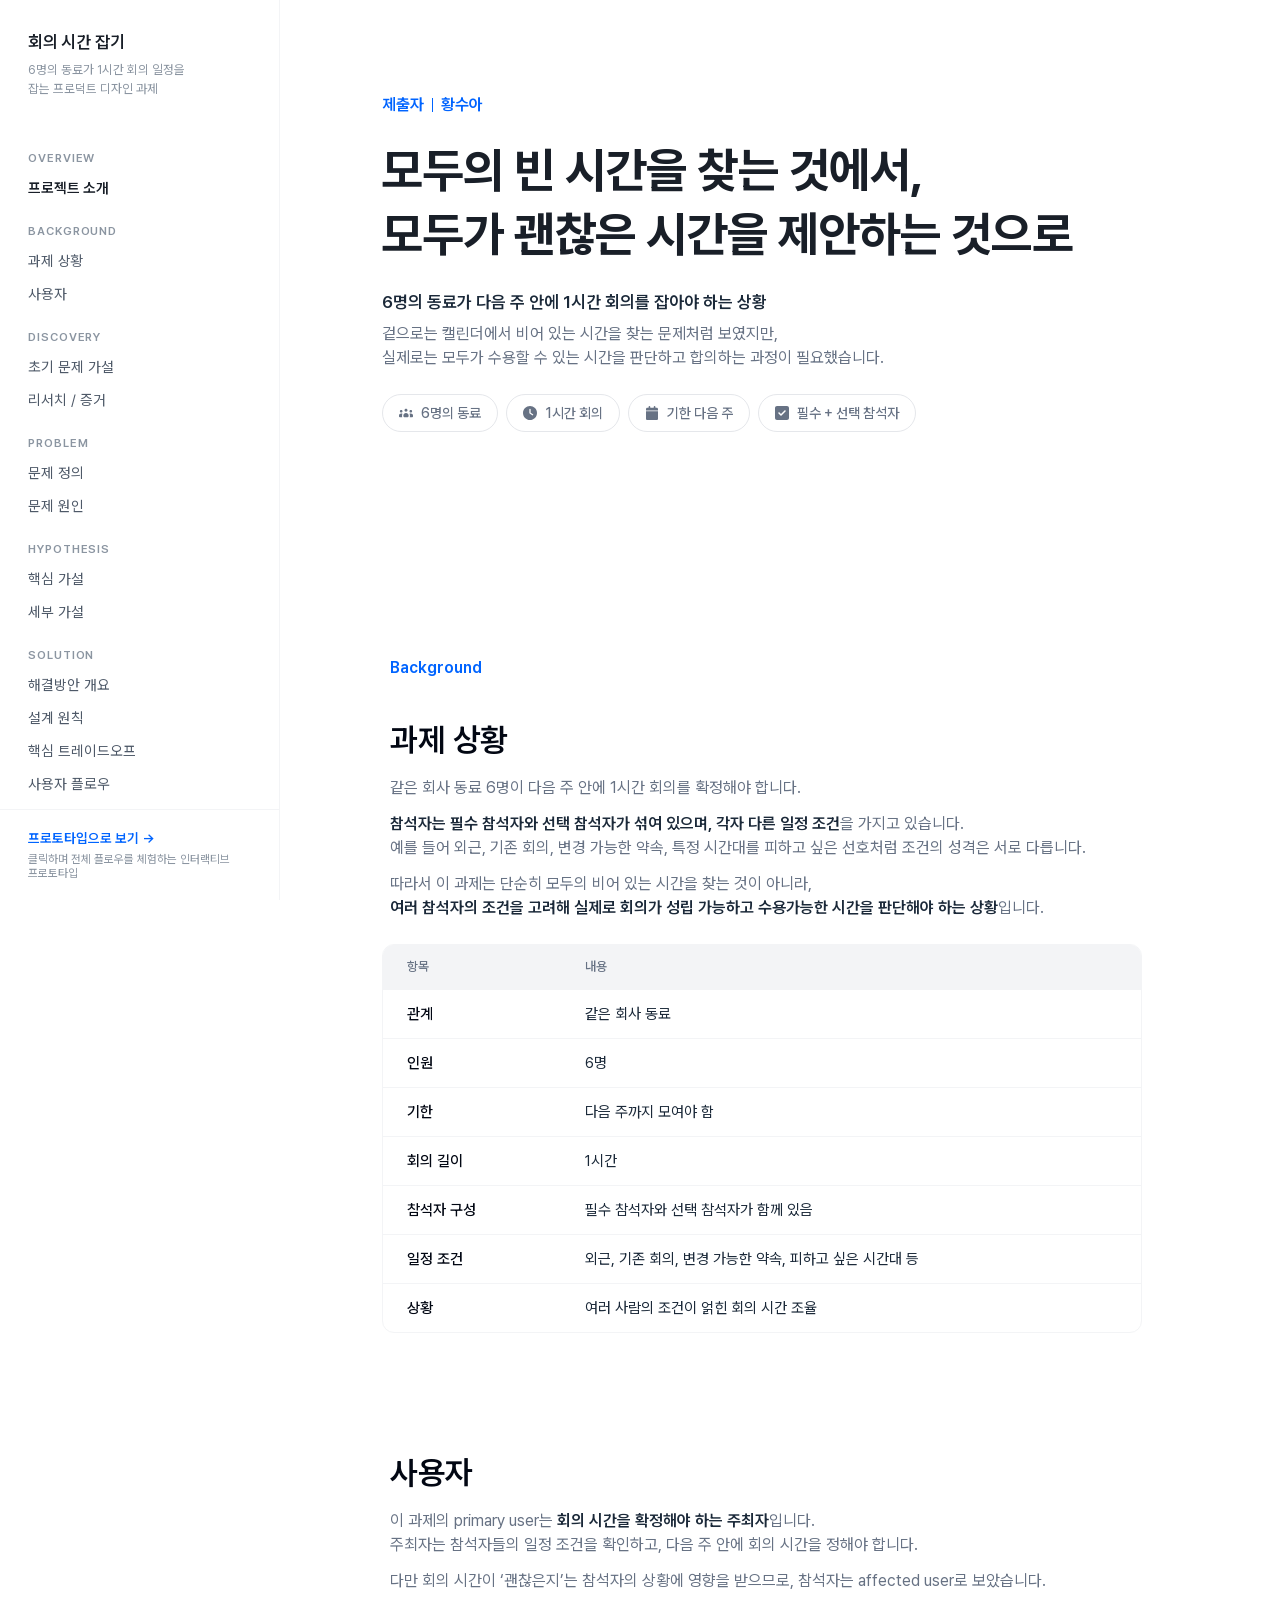
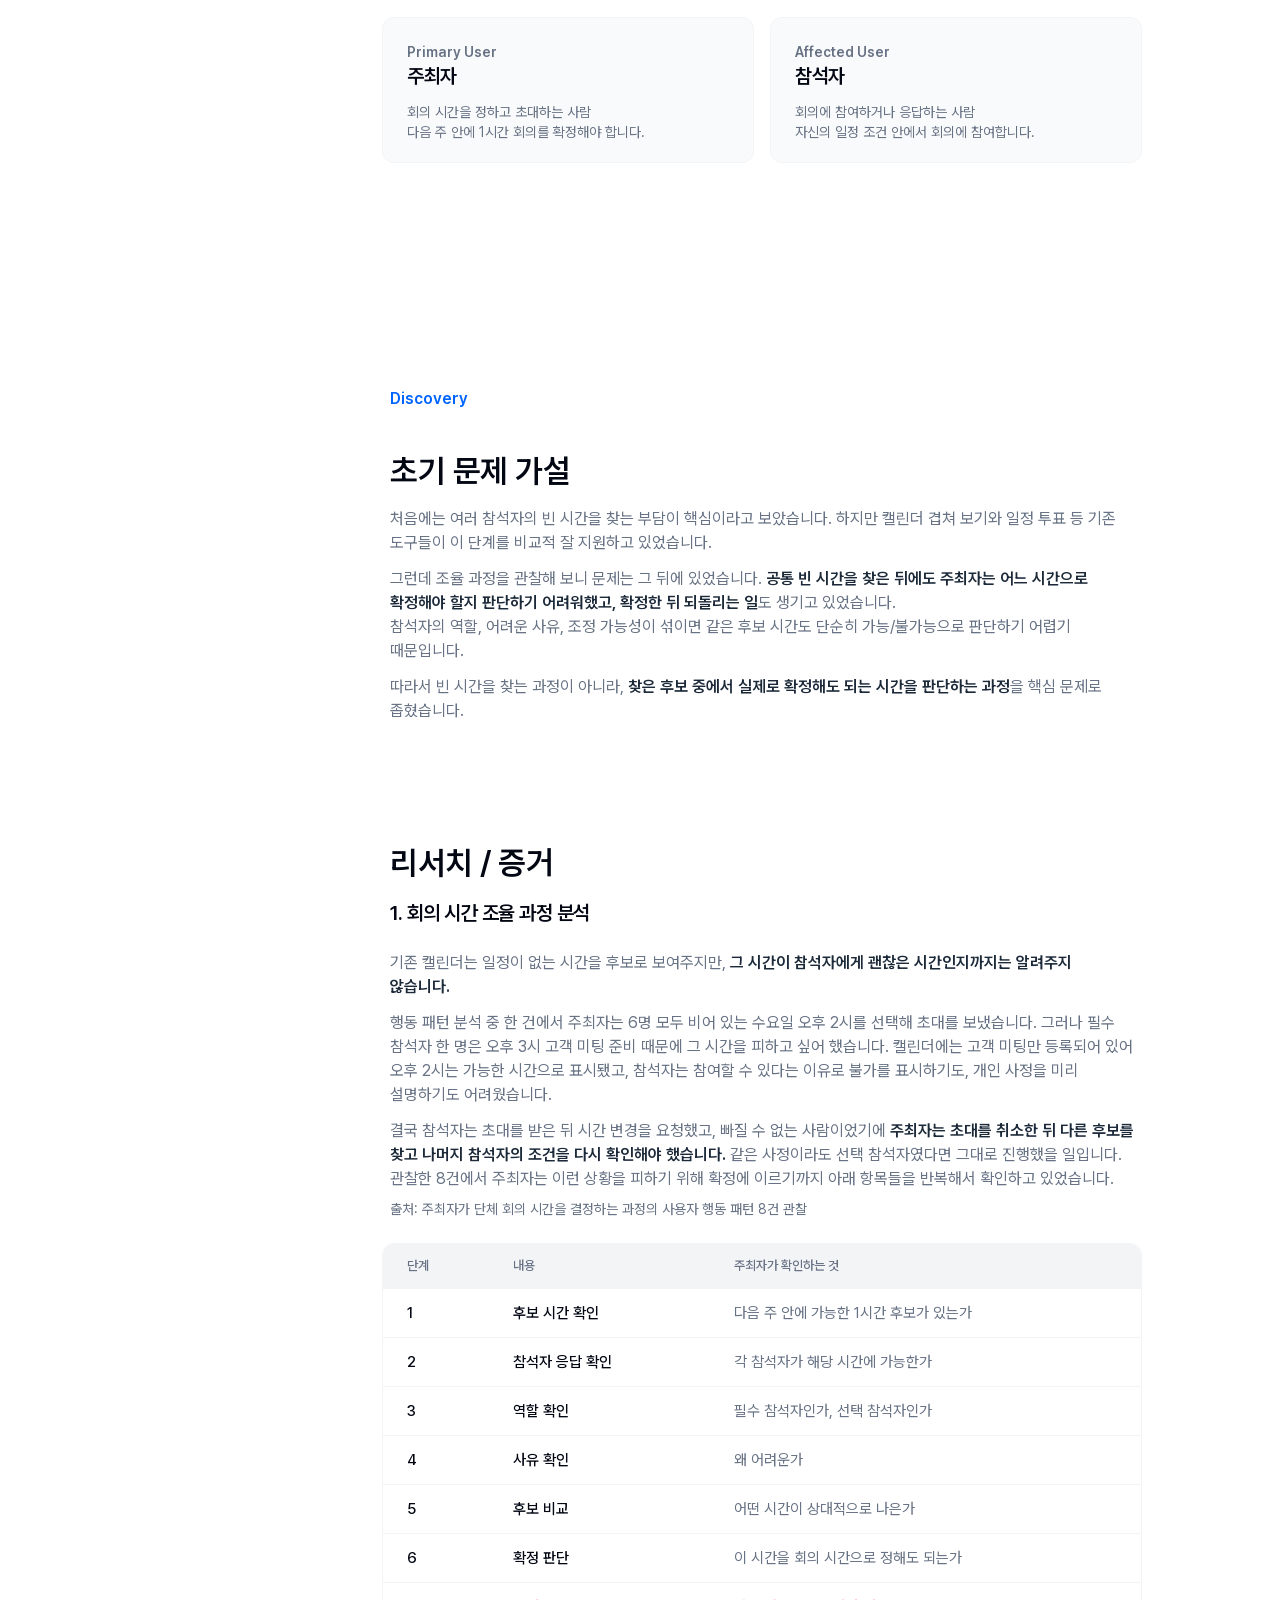
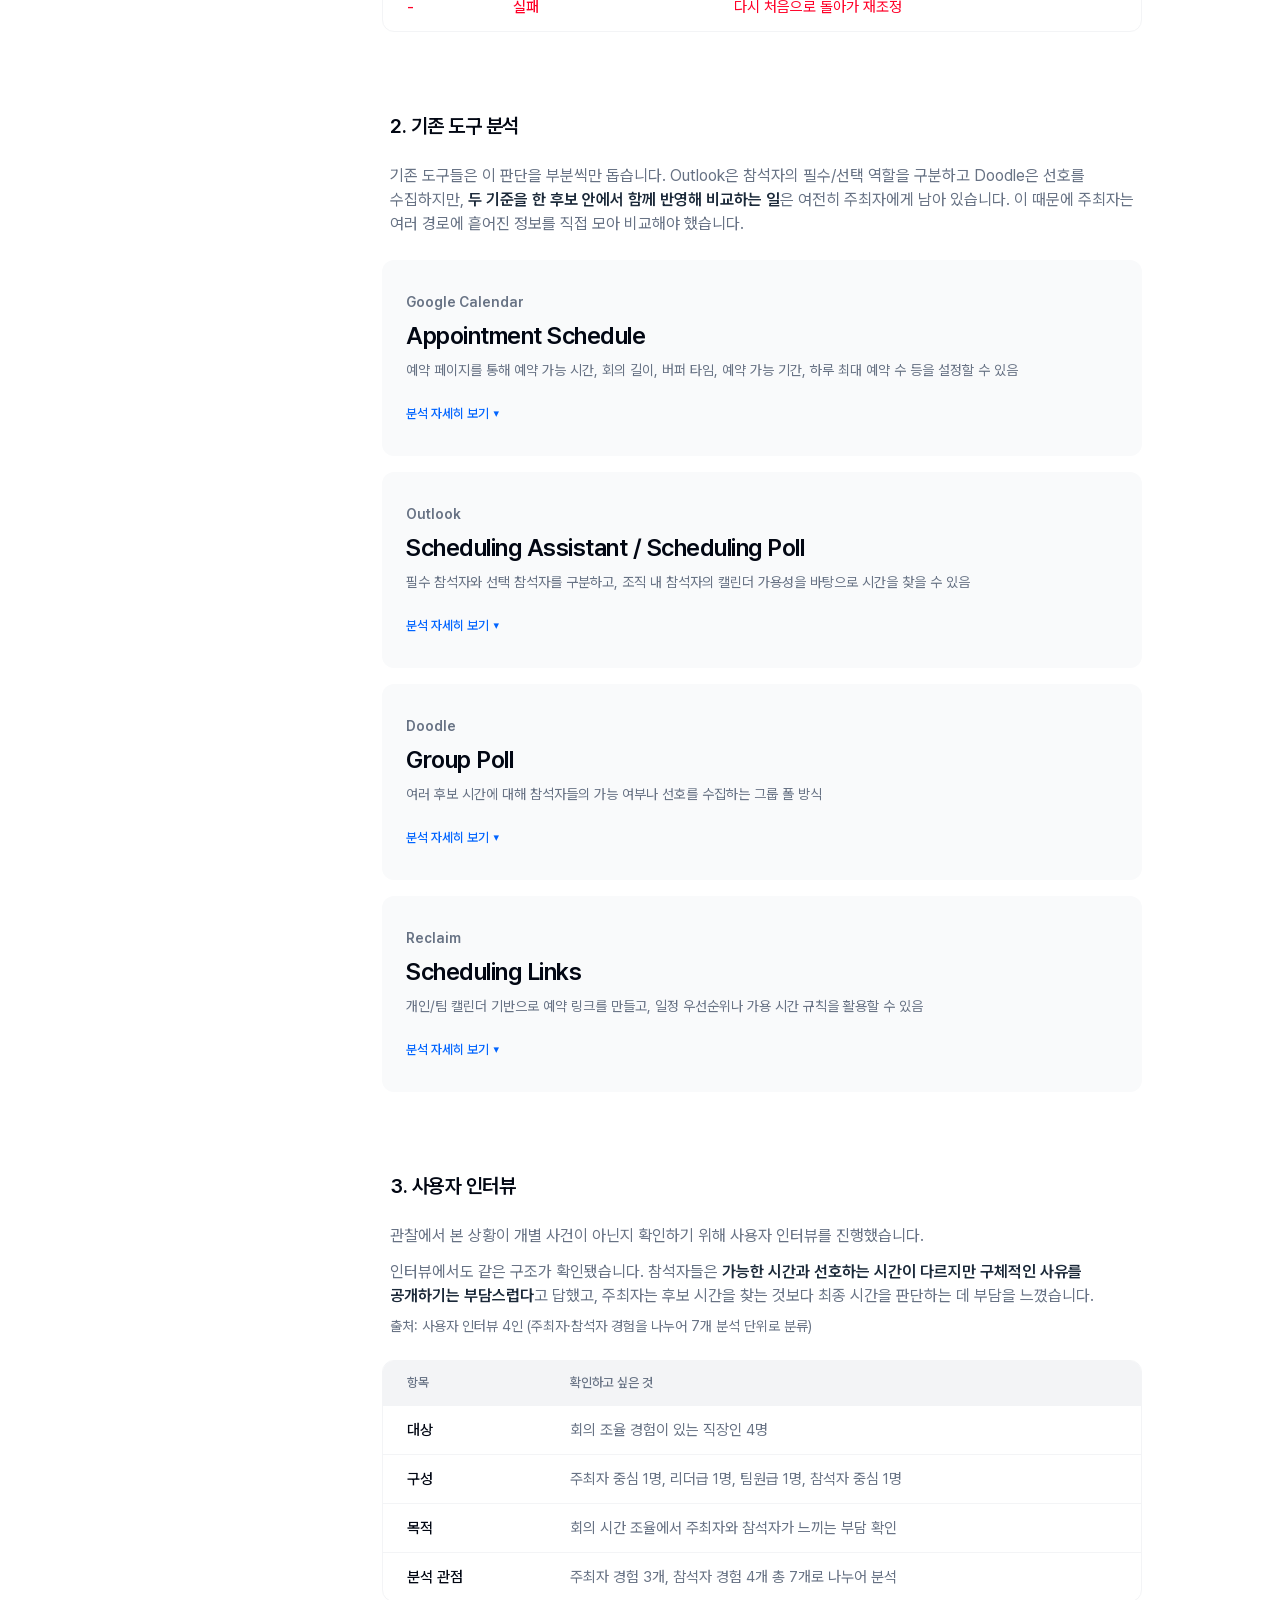
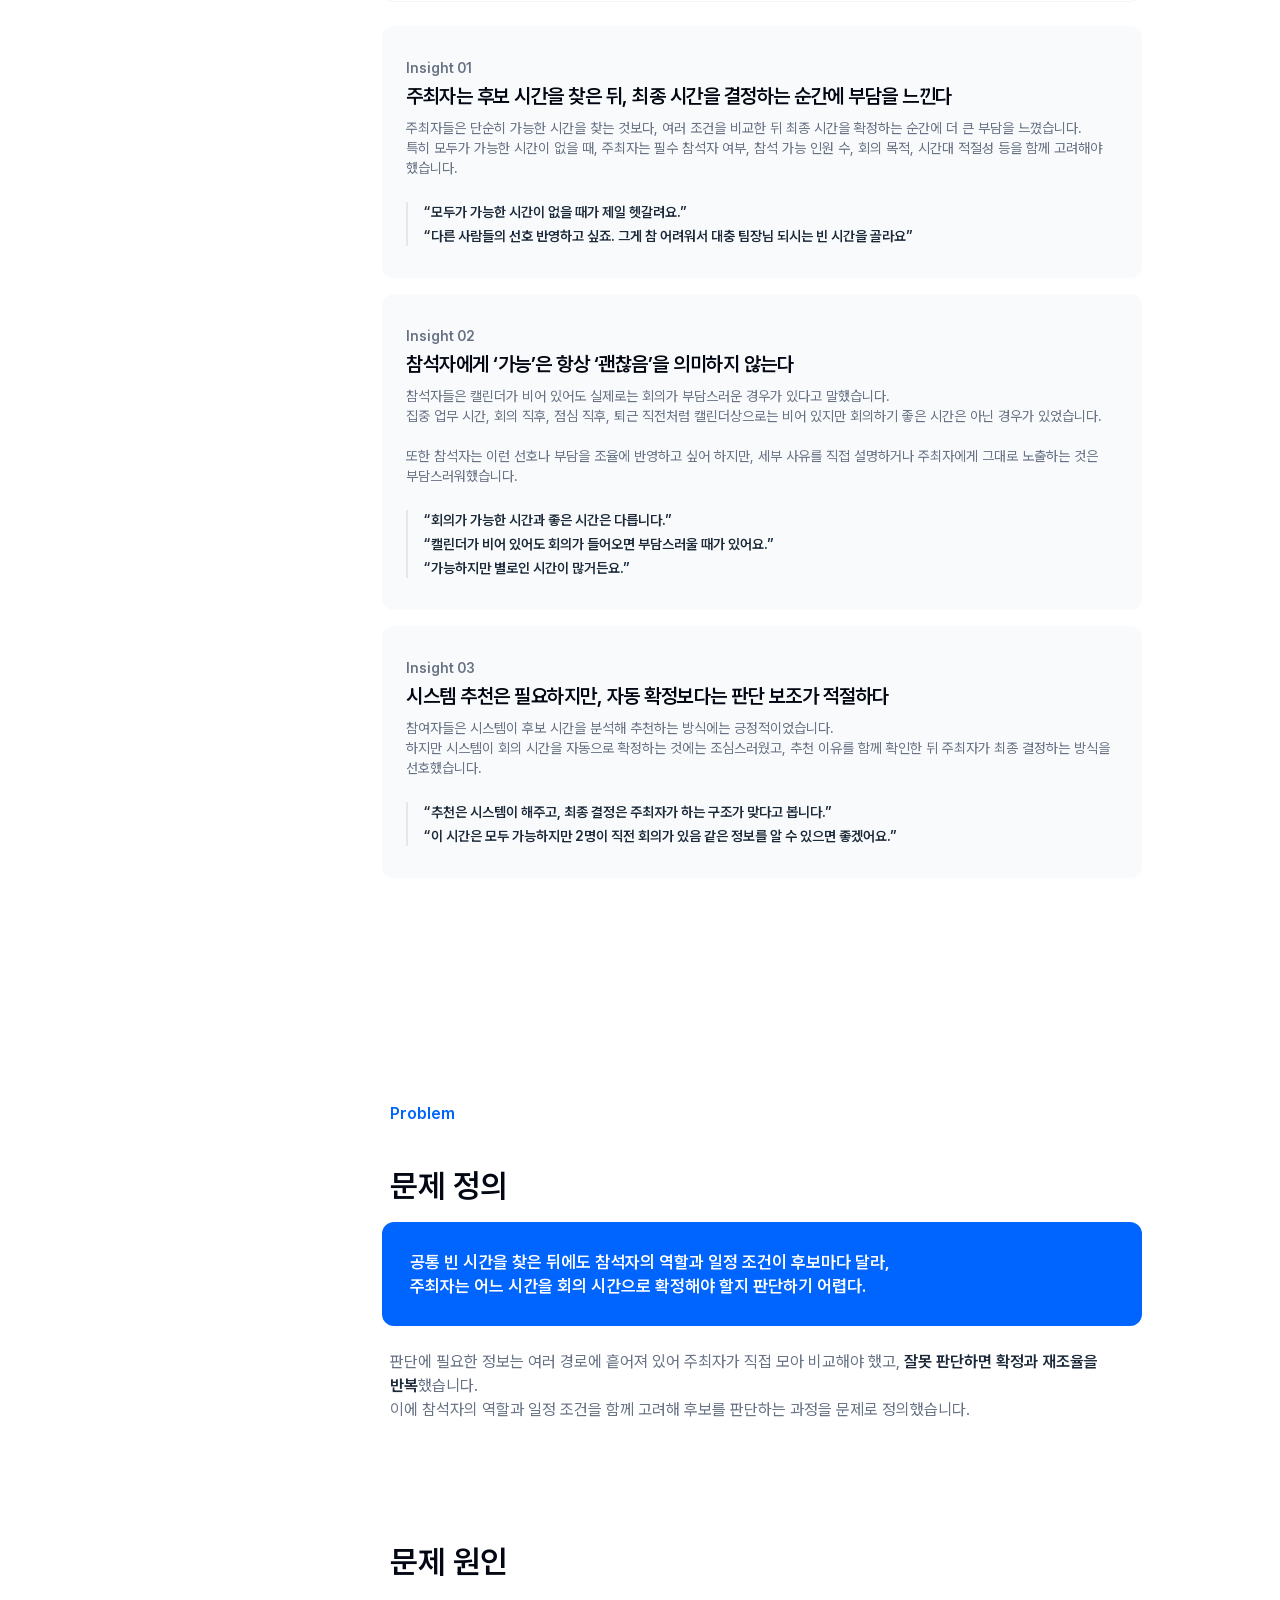
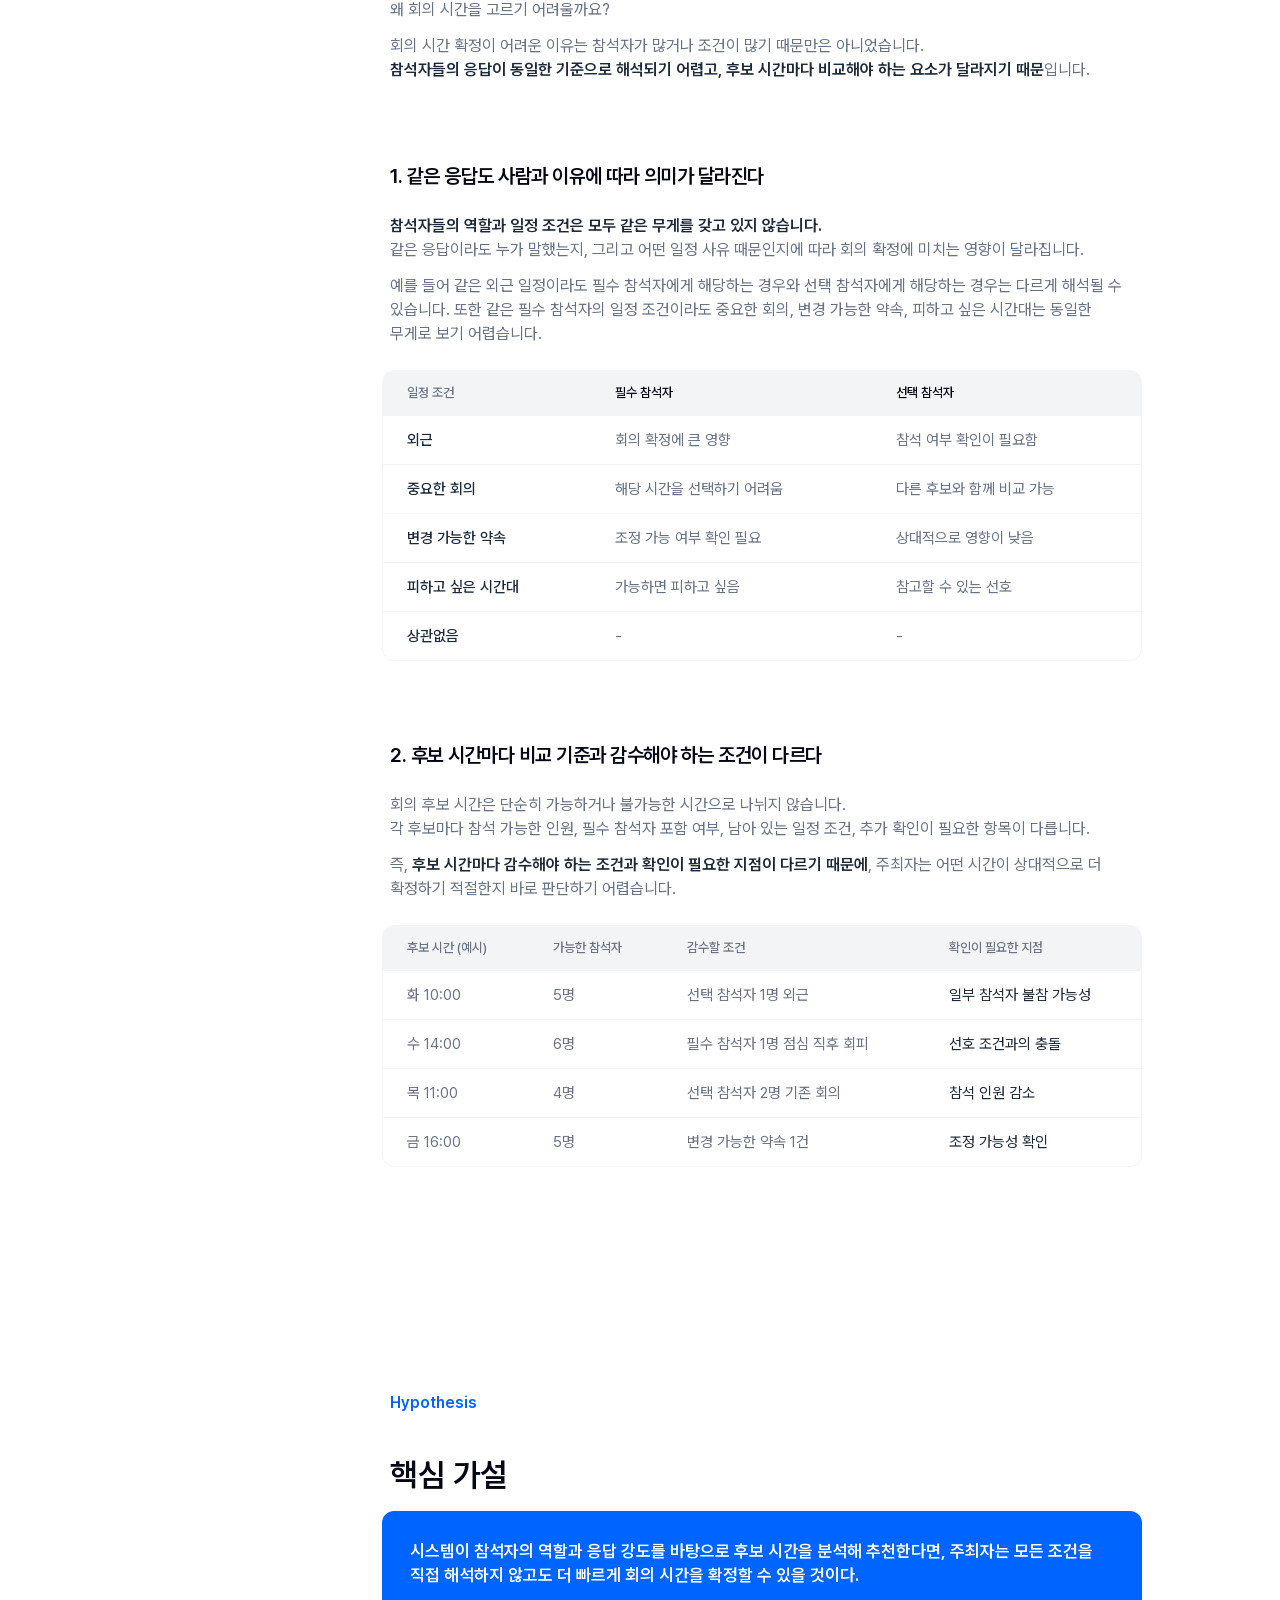
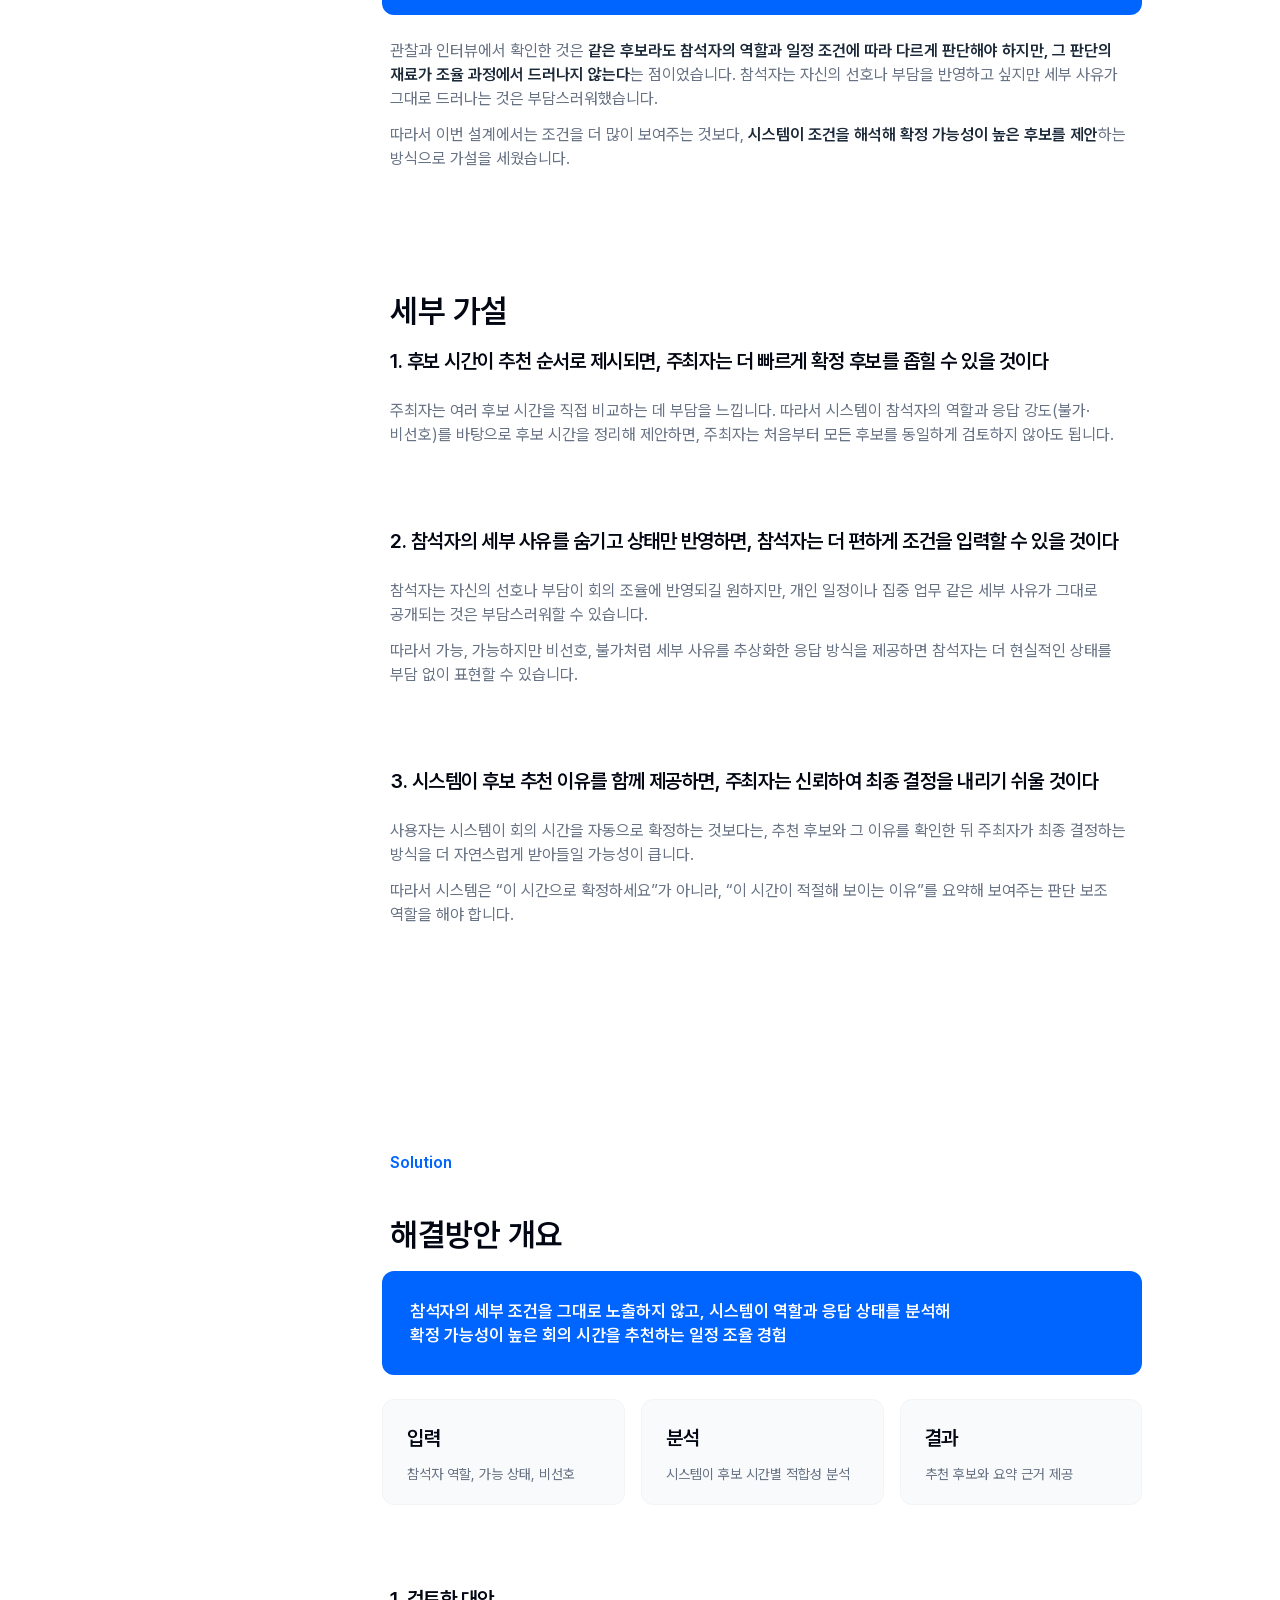
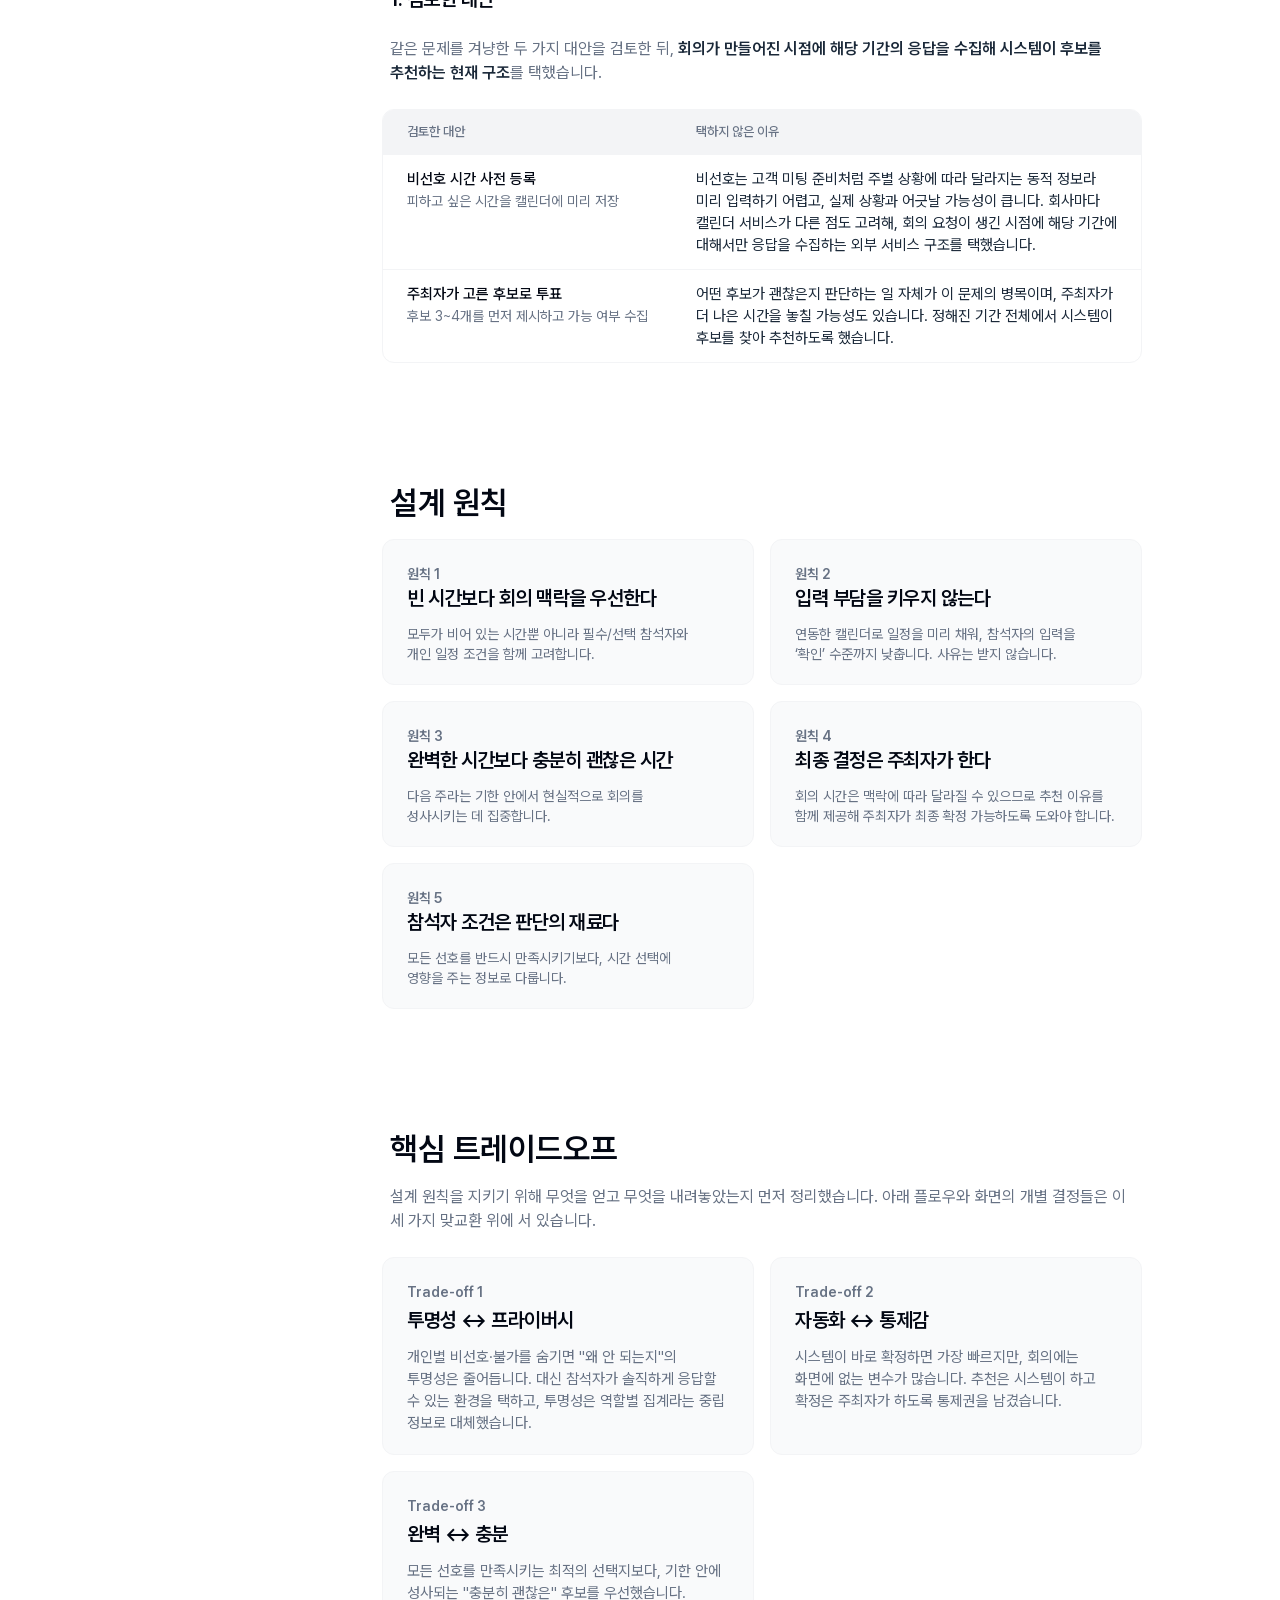
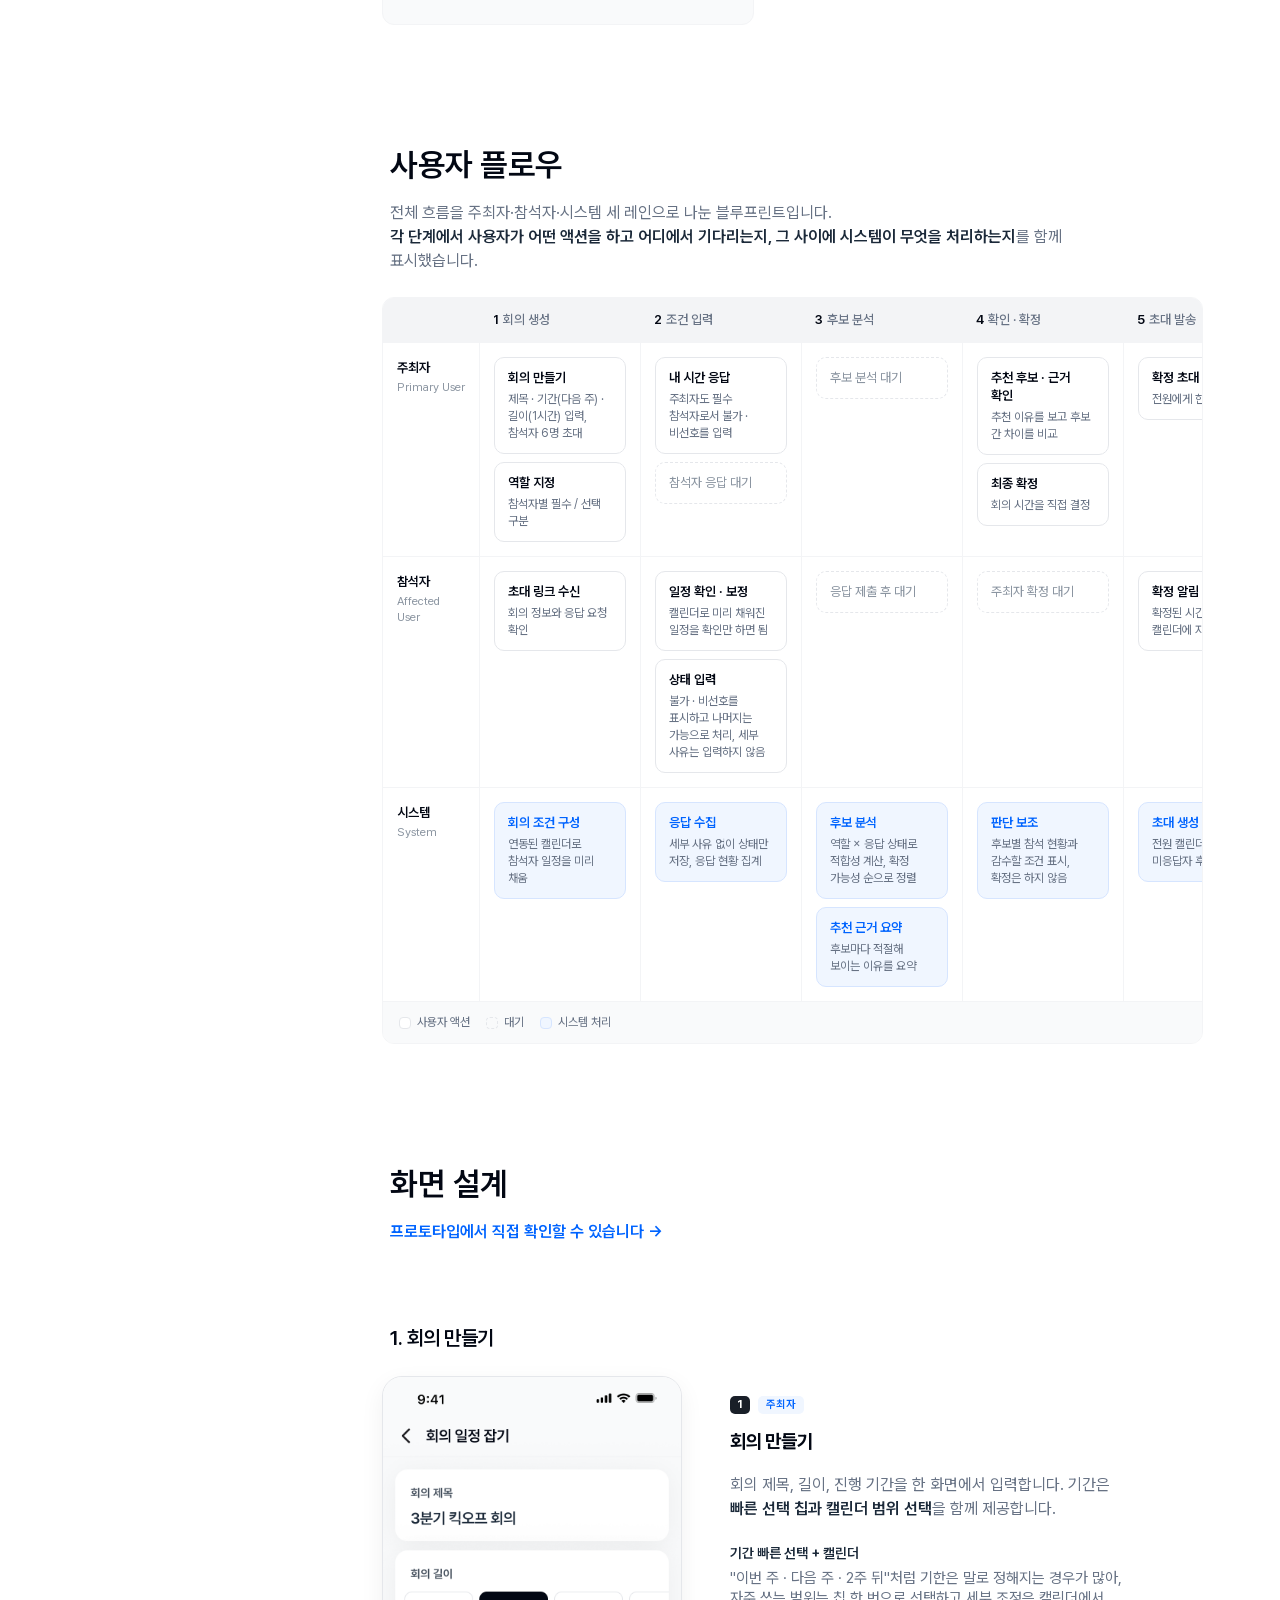
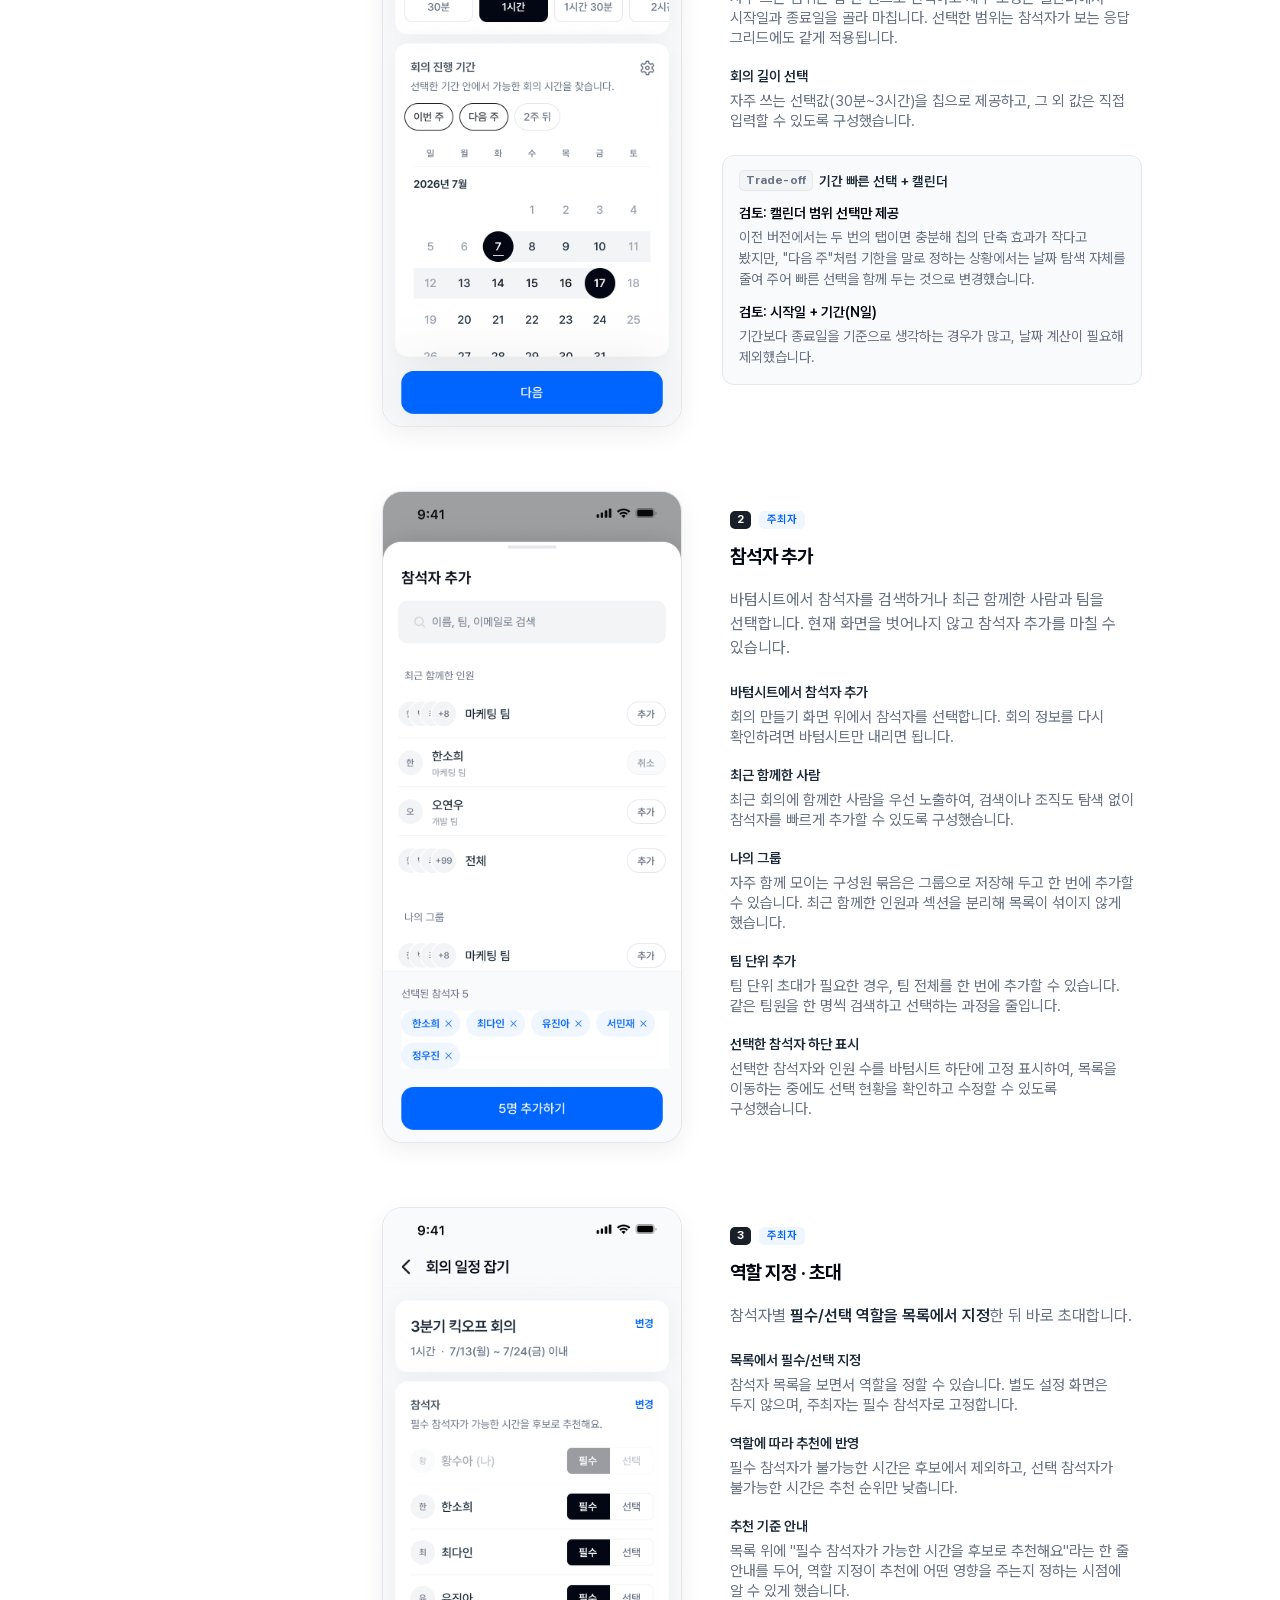
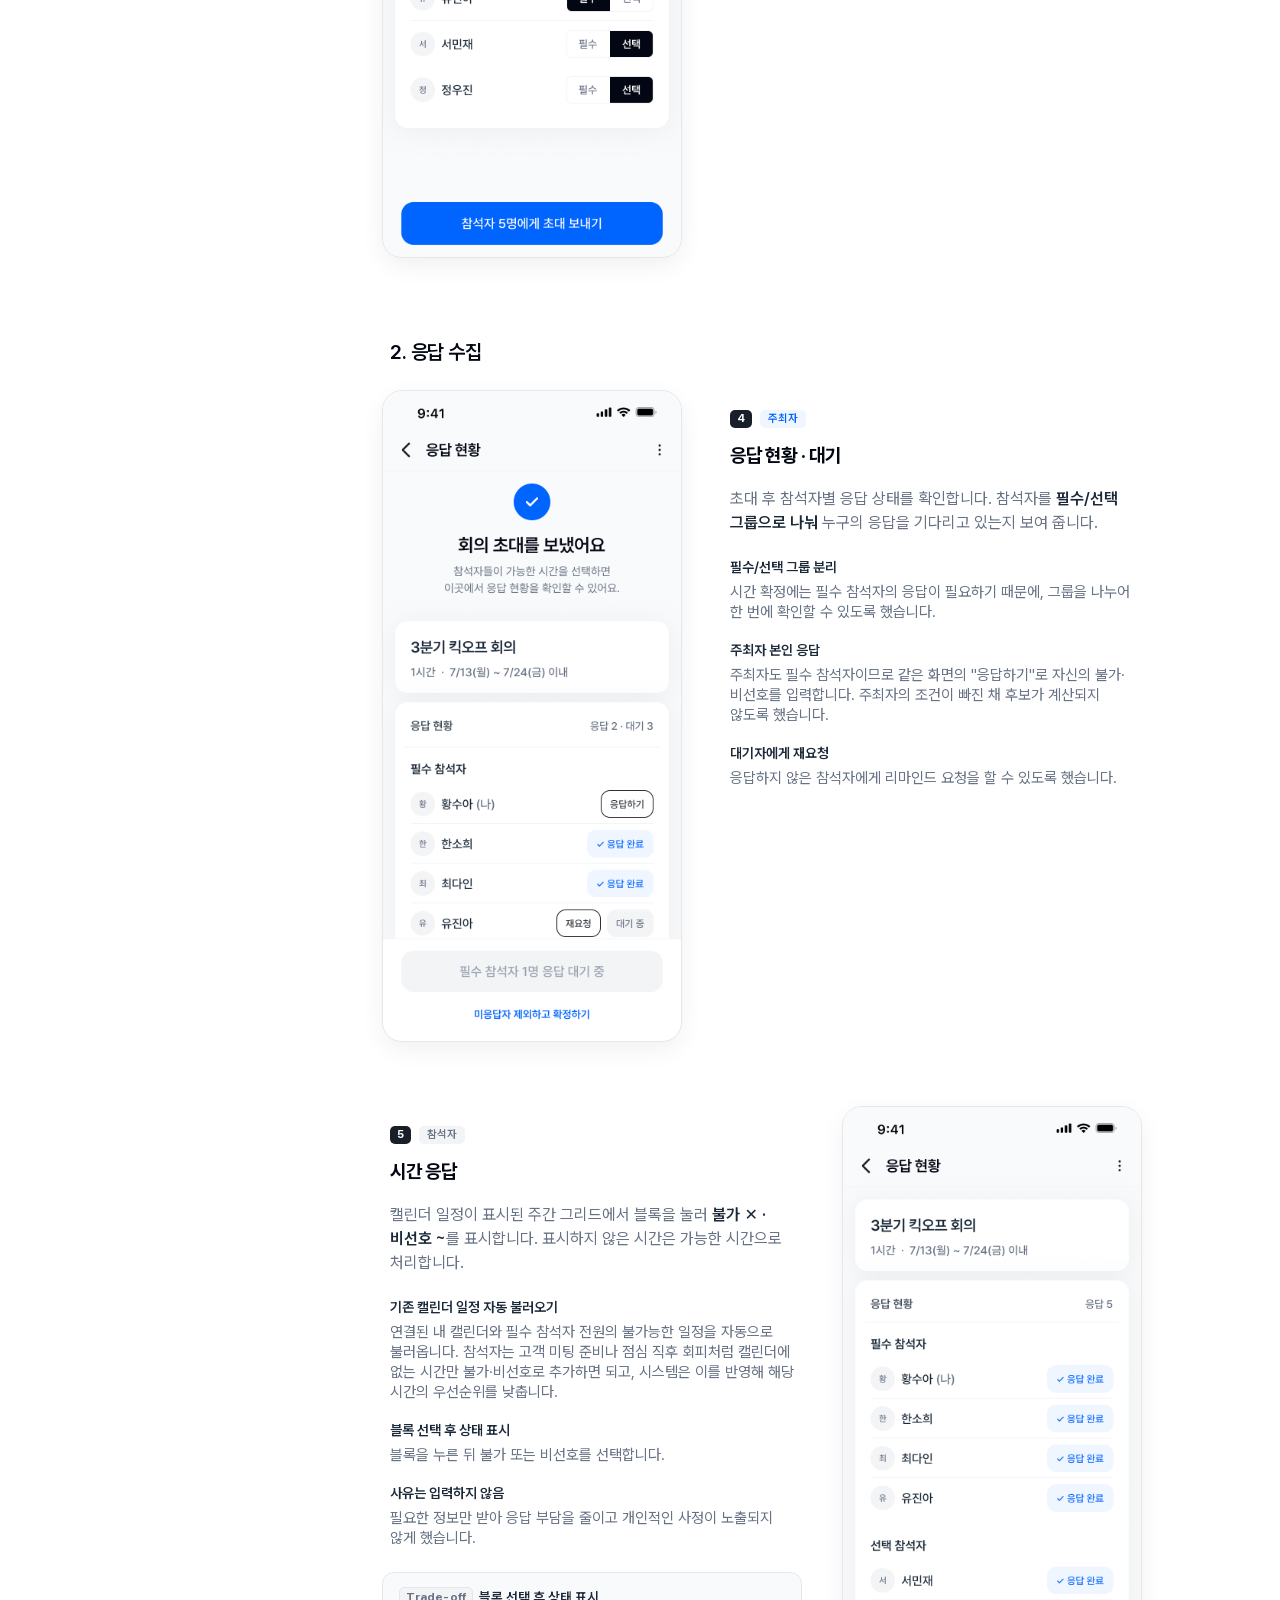
==== final.html @ 7e04132f "Add ver5 case study with new Figma flow images and stable final.html entry - ver3/ver4: snapshots re" ====
<!DOCTYPE html>
<html lang="ko">
<head>
<meta charset="UTF-8">
<meta name="viewport" content="width=device-width, initial-scale=1.0">
<title>회의 시간 잡기 — 프로덕트 디자인 과제</title>
<style>
@font-face{
  font-family:'Pretendard Variable';
  font-weight:45 920;
  font-style:normal;
  font-display:swap;
  src:local('Pretendard Variable'),url('fonts/PretendardVariable.woff2') format('woff2-variations');
}
:root{
  /* Figma Design System tokens */
  --blue:#0064FF;              /* color/azure/50 · Blue Ribbon */
  --text-default:#020713;      /* Typography/default */
  --text-secondary:#1B2939;    /* Typography/secondary */
  --text-subtle:#677284;       /* Typography/subtle */
  --text-error:#FF0028;        /* Typography/error */
  --mirage:#191F28;            /* Mirage */
  --regent:#8B95A1;            /* Regent Gray */
  --trout:#4E5968;             /* Trout */
  --border-default:#E5E7EB;    /* Border/default */
  --border-subtle:#F3F4F6;     /* Border/subtle */
  --surface:#F9FAFB;           /* Fill/surface */
  --surface-raised:#F3F4F6;    /* Fill/surface-raised */
  --sidebar-w:280px;
  --radius:12px;
}
*{margin:0;padding:0;box-sizing:border-box}
html{scroll-behavior:smooth}
body{
  font-family:"Pretendard Variable",Pretendard,-apple-system,BlinkMacSystemFont,"Apple SD Gothic Neo","Malgun Gothic",system-ui,sans-serif;
  font-weight:400;color:var(--text-secondary);background:#fff;
  word-break:keep-all;-webkit-font-smoothing:antialiased;
}
::selection{background:#E8F1FF}
a{color:inherit;text-decoration:none}
img{max-width:100%;display:block}

/* ---------- 타이포 토큰 ---------- */
.h-xl{font-size:32px;line-height:40px;font-weight:600;letter-spacing:-.5px;color:var(--text-default)}
.h-base{font-size:24px;line-height:32px;font-weight:600;letter-spacing:-.5px;color:var(--text-default)}
.h-sm{font-size:20px;line-height:28px;font-weight:600;letter-spacing:-.5px;color:var(--text-default)}
.b-lg-sb{font-size:17px;line-height:24px;font-weight:600}
.b-base{font-size:16px;line-height:24px;font-weight:400;color:var(--text-subtle)}
.b-base-sb{font-size:16px;line-height:24px;font-weight:600}
.b-sm{font-size:15px;line-height:22px;font-weight:400}
.b-sm-md{font-size:15px;line-height:22px;font-weight:500}
.b-xs{font-size:14px;line-height:20px;font-weight:400;color:var(--text-subtle)}
.b-xs-sb{font-size:14px;line-height:20px;font-weight:600}
.b-xs-md{font-size:14px;line-height:20px;font-weight:500}
.cap{font-size:13px;line-height:20px;font-weight:500}
.hl{color:var(--text-secondary);font-weight:600}

/* ---------- 사이드바 ---------- */
#sidebar{
  position:fixed;top:0;left:0;bottom:0;width:var(--sidebar-w);
  border-right:1px solid var(--border-subtle);background:#fff;
  display:flex;flex-direction:column;z-index:50;
}
#sidebar .brand{padding:32px 28px 24px}
#sidebar .brand .logo{font-size:17px;font-weight:600;color:var(--mirage);letter-spacing:-.01em}
#sidebar .brand .sub{font-size:12.5px;line-height:1.55;color:var(--regent);margin-top:8px}
#sidebar nav{flex:1;overflow-y:auto;padding:8px 16px 24px}
#sidebar nav::-webkit-scrollbar{width:4px}
#sidebar nav::-webkit-scrollbar-thumb{background:var(--border-subtle);border-radius:4px}
.nav-group{margin-top:20px}
.nav-group .label{font-size:11.5px;font-weight:600;color:var(--regent);letter-spacing:.08em;padding:0 12px;margin-bottom:6px;text-transform:uppercase}
.nav-item{
  display:block;padding:8px 12px;border-radius:9px;font-size:14.5px;font-weight:400;
  color:var(--trout);transition:background .15s,color .15s;cursor:pointer;
}
.nav-item:hover{background:var(--surface);color:var(--mirage)}
.nav-item.active{color:var(--mirage);font-weight:600}
#sidebar .foot{padding:20px 28px;border-top:1px solid var(--border-subtle)}
#sidebar .foot a{display:flex;align-items:center;gap:6px;font-size:13.5px;font-weight:600;color:var(--blue)}
#sidebar .foot .note{font-size:11.5px;color:var(--regent);margin-top:6px}

/* 모바일 상단바 */
#mobilebar{
  display:none;position:fixed;top:0;left:0;right:0;height:56px;z-index:60;
  background:rgba(255,255,255,.92);backdrop-filter:blur(12px);
  border-bottom:1px solid var(--border-subtle);
  align-items:center;justify-content:space-between;padding:0 20px;
}
#mobilebar .logo{font-size:15px;font-weight:600;color:var(--mirage)}
#menuBtn{border:1px solid var(--border-default);background:#fff;border-radius:9px;padding:7px 14px;font-size:13.5px;font-weight:600;color:var(--text-secondary);font-family:inherit;cursor:pointer}
@media (max-width:960px){
  #sidebar{z-index:70;transform:translateX(-100%);transition:transform .25s ease}
  #sidebar.open{transform:none;box-shadow:0 0 60px rgba(0,0,0,.15)}
  #mobilebar{display:flex}
}

/* ---------- 콘텐츠 레이아웃 ---------- */
#content{margin-left:var(--sidebar-w);padding:0 clamp(28px,6vw,96px) 120px clamp(48px,8vw,128px)}
@media (max-width:960px){#content{margin-left:0;padding-top:56px}}
.doc{max-width:760px;display:flex;flex-direction:column;gap:160px}

/* kicker 섹션 */
.ksec{display:flex;flex-direction:column;gap:40px;padding-top:64px}
.kicker{font-size:16px;line-height:24px;font-weight:600;color:var(--blue);padding:0 8px}
.ksec .contents{display:flex;flex-direction:column;gap:120px}

/* h2 서브섹션 */
.sec{display:flex;flex-direction:column;gap:16px;scroll-margin-top:40px}
#intro{scroll-margin-top:40px}
@media (max-width:960px){.sec,#intro{scroll-margin-top:72px}}
.sec>h2{padding:0 8px}
.sec .body{display:flex;flex-direction:column;gap:80px;counter-reset:h3num}
.sec p{white-space:pre-line}
/* 그룹(소제목 + 관련 콘텐츠 전체) 내부 여백 — 그룹 간 여백(80px)과 분리 */
.grp{display:flex;flex-direction:column;gap:24px}
h3.h-sm{padding:0 8px;counter-increment:h3num}
.grp>h3.h-sm{margin-bottom:0}
h3.h-sm::before{content:counter(h3num)". "}
.pgroup{display:flex;flex-direction:column;gap:12px;padding:0 8px}
.src{margin-top:-16px;padding:0 8px}

/* ---------- 인트로 ---------- */
#intro{padding-top:95px;display:flex;flex-direction:column;gap:24px}
#intro .submitter{display:flex;align-items:center;gap:8px;font-size:16px;font-weight:600;color:var(--blue)}
#intro .submitter .bar{width:1px;height:14px;background:var(--blue)}
#intro h1{font-size:48px;line-height:64px;font-weight:700;letter-spacing:-.5px;color:var(--mirage);white-space:pre-line}
@media (max-width:768px){#intro h1{font-size:34px;line-height:46px}}
#intro .lead{display:flex;flex-direction:column;gap:8px}
#intro .lead .strong{color:var(--text-secondary)}
.tagbar{display:flex;flex-wrap:wrap;gap:8px}
.tag{
  display:flex;align-items:center;gap:8px;padding:8px 16px;
  border:1px solid var(--border-default);border-radius:999px;background:#fff;
}
.tag img{width:14px;height:14px}
.tag span{font-size:14px;line-height:20px;font-weight:500;color:var(--text-subtle)}

/* ---------- 표 ---------- */
.tbl{border:1px solid var(--border-subtle);border-radius:var(--radius);overflow:hidden}
.tbl-scroll{overflow-x:auto}
table{border-collapse:collapse;width:100%}
th{background:var(--surface-raised);padding:12px 24px;text-align:left;font-size:13px;line-height:20px;font-weight:500;color:var(--text-subtle);white-space:nowrap}
th.dark{color:var(--text-default)}
td{padding:13px 24px;border-top:1px solid var(--border-subtle);font-size:15px;line-height:22px;font-weight:400;color:var(--text-subtle);vertical-align:top}
td.key{font-weight:500;color:var(--text-default);white-space:nowrap}
td.key2{font-weight:500;color:var(--text-secondary);white-space:nowrap}
td.hl2{color:var(--text-secondary)}
tr.fail td{color:var(--text-error)}
tr.fail td.key{color:var(--text-error)}
@media (max-width:768px){th,td{padding:12px 16px}}

/* ---------- 카드 ---------- */
.cards2{display:grid;grid-template-columns:1fr 1fr;gap:16px}
.cards1{display:flex;flex-direction:column;gap:16px}
.cards3{display:grid;grid-template-columns:1fr 1fr 1fr;gap:16px}
@media (max-width:768px){.cards2,.cards3{grid-template-columns:1fr}}
.card{
  background:var(--surface);border:1px solid var(--border-subtle);border-radius:var(--radius);
  padding:24px 24px 20px;display:flex;flex-direction:column;gap:12px;
}
.card .label{font-size:14px;line-height:20px;font-weight:600;color:var(--text-subtle)}
.card h4{font-size:20px;line-height:28px;font-weight:600;letter-spacing:-.5px;color:var(--text-default)}
.card p{font-size:14px;line-height:20px;font-weight:400;color:var(--text-subtle);white-space:pre-line}
#edge-cases .cards1 .card p{font-size:15px;line-height:22px}
#tradeoffs .card p{font-size:15px;line-height:22px}
#tradeoffs .card .label{margin-bottom:4px}
.limit-list{display:flex;flex-direction:column;gap:8px;list-style:none}
.limit-list li{position:relative;padding-left:14px;font-size:16px;line-height:24px;color:var(--text-subtle)}
.limit-list li::before{content:"-";position:absolute;left:0;color:var(--text-subtle)}

/* ---------- 콜아웃 ---------- */
.callout{
  background:var(--blue);border-radius:var(--radius);padding:28px;
}
.callout p{font-size:17px;line-height:24px;font-weight:600;color:#fff;white-space:pre-line}
.metric-callout{display:flex;flex-direction:column;gap:6px}
.metric-callout .metric-label{font-size:13px;line-height:20px;font-weight:600;color:rgba(255,255,255,.72)}
.metric-callout .metric-value{font-size:24px;line-height:32px;font-weight:700;letter-spacing:-.4px;color:#fff}
.metric-callout .metric-meta{display:flex;flex-direction:column;gap:8px;margin-top:10px;padding-top:12px;border-top:1px solid rgba(255,255,255,.2)}
.metric-callout .metric-detail{display:grid;grid-template-columns:56px 1fr;gap:10px;align-items:start}
.metric-callout .metric-detail span{font-size:12px;line-height:22px;font-weight:600;color:rgba(255,255,255,.68)}
.metric-callout .metric-detail p{font-size:15px;line-height:22px;font-weight:400;color:rgba(255,255,255,.9);white-space:normal}

/* ---------- 기존 도구 카드 (아코디언) ---------- */
.tools{display:flex;flex-direction:column;gap:16px}
.tool{
  background:var(--surface);border-radius:var(--radius);padding:32px 24px;
  display:flex;flex-direction:column;gap:24px;cursor:pointer;
}
.tool .head{display:flex;flex-direction:column;gap:4px}
.tool .svc{font-size:14px;line-height:20px;font-weight:600;color:var(--text-subtle)}
.tool .head h4{font-size:24px;line-height:32px;font-weight:600;letter-spacing:-.5px;color:var(--text-default);margin:4px 0}
.tool .head .desc{font-size:14px;line-height:20px;font-weight:400;color:var(--text-subtle)}
.tool .detail{display:none;flex-direction:column;gap:24px}
.tool.open .detail{display:flex}
.tool .aspects{display:flex;flex-direction:column;gap:24px}
.tool .aspect{display:flex;flex-direction:column;gap:4px}
.tool .aspect .at{font-size:14px;line-height:20px;font-weight:600;color:var(--text-secondary)}
.tool .aspect .ad{font-size:14px;line-height:20px;font-weight:400;color:var(--text-subtle)}
.tool .shot{border-radius:10px;width:100%;height:auto}
.tool .toggle{
  display:flex;align-items:center;gap:4px;background:none;border:none;cursor:pointer;
  font-family:inherit;font-size:13px;line-height:20px;font-weight:500;color:var(--blue);padding:0;
  align-self:flex-start;
}
.tool .toggle .chev{transition:transform .2s ease;font-size:11px}
.tool.open .toggle .chev{transform:rotate(180deg)}

/* ---------- 사용자 플로우 (블루프린트) ---------- */
.bp-wrap{border:1px solid var(--border-subtle);border-radius:var(--radius);overflow:hidden}
/* 블루프린트는 읽기 컬럼(760px)을 벗어나 오른쪽으로 넓게 펼친다 */
@media (min-width:961px){
  #userflow .bp-wrap{
    width:min(1040px, calc(100vw - var(--sidebar-w) - clamp(48px,8vw,128px) - clamp(28px,6vw,96px)));
  }
}
.bp-scroll{overflow-x:auto}
/* 최소 폭 아래로는 눌러 담지 않고 가로 스크롤로 처리 */
.bp{display:grid;grid-template-columns:96px repeat(5,minmax(0,1fr));min-width:900px}
.bp .bh{
  background:var(--surface-raised);padding:12px 14px;
  font-size:13px;line-height:20px;font-weight:500;color:var(--text-subtle);
}
.bp .bh .no{font-weight:600;color:var(--text-default);margin-right:4px}
.bp .lane{
  padding:16px 14px;border-top:1px solid var(--border-subtle);
  display:flex;flex-direction:column;gap:2px;justify-content:flex-start;
}
.bp .lane .who{font-size:13px;line-height:18px;font-weight:600;color:var(--text-default)}
.bp .lane .en{font-size:11.5px;line-height:16px;color:var(--regent)}
.bp .cell{
  padding:14px;border-top:1px solid var(--border-subtle);border-left:1px solid var(--border-subtle);
  display:flex;flex-direction:column;gap:8px;
}
.bpc{border-radius:10px;padding:11px 13px}
.bpc .t{font-size:13px;line-height:18px;font-weight:600;color:var(--text-default)}
.bpc .d{font-size:12px;line-height:17px;font-weight:400;color:var(--text-subtle);margin-top:4px}
.bpc.act{background:#fff;border:1px solid var(--border-default)}
.bpc.wait{
  border:1px dashed var(--border-default);background:transparent;
  font-size:13px;line-height:18px;color:var(--regent);
}
.bpc.sys{background:#F0F6FF;border:1px solid #D6E5FF}
.bpc.sys .t{color:var(--blue)}
.bp-legend{
  display:flex;flex-wrap:wrap;gap:16px;padding:12px 16px;
  border-top:1px solid var(--border-subtle);background:var(--surface);
}
.bp-legend span{display:flex;align-items:center;gap:6px;font-size:12px;line-height:17px;color:var(--text-subtle)}
.bp-legend i{width:12px;height:12px;border-radius:4px;display:inline-block;flex:none}
.bp-legend .l-act{background:#fff;border:1px solid var(--border-default)}
.bp-legend .l-wait{background:transparent;border:1px dashed var(--border-default)}
.bp-legend .l-sys{background:#F0F6FF;border:1px solid #D6E5FF}

/* ---------- 화면 설계 · 최종 플로우 (이미지 좌 · 설명 우) ---------- */
.flow-stack{display:flex;flex-direction:column;gap:64px}
.flow-block{display:flex;flex-direction:row;gap:40px;align-items:flex-start}
.flow-block.rev{flex-direction:row-reverse}
@media (max-width:768px){.flow-block,.flow-block.rev{flex-direction:column;gap:20px}}
.flow-block .shot{width:100%;max-width:300px;flex:none;border:1px solid var(--border-default);border-radius:20px;display:block;background:#F4F5F7;box-shadow:0 8px 24px rgba(2,7,19,.06)}
.flow-block .finfo{display:flex;flex-direction:column;gap:14px;flex:1;min-width:0;margin-top:20px}
.flow-block .fhead{display:flex;align-items:center;gap:8px;padding:0 8px}
.flow-block .no{font-size:11px;line-height:16px;font-weight:700;color:#fff;background:var(--mirage);border-radius:5px;padding:1px 7px}
.flow-block .fb{font-size:11px;line-height:16px;font-weight:600;border-radius:5px;padding:1px 8px}
.fb.host{background:#F0F6FF;color:var(--blue)}
.fb.guest{background:var(--surface-raised);color:var(--text-subtle)}
.flow-block .ftitle{font-size:19px;line-height:27px;font-weight:700;letter-spacing:-.3px;color:var(--text-default);padding:0 8px}
.flow-block .flead{padding:0 8px;margin-top:4px}
.flow-block ul{list-style:none;margin:8px 0 0;padding:0 8px;display:flex;flex-direction:column;gap:18px}
.flow-block li{font-size:14px;line-height:20px;color:var(--text-subtle)}
.flow-block .ll{display:block;font-weight:600;color:var(--text-secondary);margin-bottom:5px}
.flow-block .ld{display:block;font-size:15px;color:var(--text-subtle)}
/* 화면별 트레이드오프 — 콘텐츠 컬럼 우측 바깥의 사이드 노트 */
.flow-block{position:relative}
.txside{
  position:absolute;left:100%;top:20px;margin-left:40px;width:260px;
  padding:14px 16px 16px;background:var(--surface);border:1px solid var(--border-default);border-radius:12px;
  display:flex;flex-direction:column;gap:12px;
}
.tx-head{display:flex;align-items:center;gap:6px}
.tx-tag{font-size:11.5px;line-height:17px;font-weight:700;letter-spacing:.2px;color:var(--text-subtle);background:var(--surface-raised);border:1px solid var(--border-default);border-radius:5px;padding:1px 6px}
.tx-of{font-size:13.5px;line-height:20px;font-weight:600;color:var(--text-secondary)}
.txitem .alt{font-size:14px;line-height:20px;font-weight:600;color:var(--text-default);margin-bottom:4px}
.txitem p{font-size:14px;line-height:21px;color:var(--text-subtle);margin:0}
/* 우측 여백이 부족하면 본문 아래 인라인 카드로 */
@media (max-width:1459px){
  .txside{position:static;width:auto;margin:10px 0 0}
}
.plink{color:var(--blue);font-weight:600}
.end-proto{display:flex;justify-content:center;margin-top:-64px;padding:0 8px 40px}
.end-proto a{
  position:relative;display:inline-flex;align-items:center;justify-content:center;
  padding:15px 24px;border-radius:10px;background:var(--blue);color:#fff;
  font-size:18px;line-height:26px;font-weight:700;letter-spacing:-.2px;
  box-shadow:0 12px 28px rgba(0,100,255,.24);transition:transform .18s ease,box-shadow .18s ease;
}
.end-proto a:hover{transform:translateY(-2px);box-shadow:0 16px 32px rgba(0,100,255,.3)}

/* ---------- 인사이트 카드 ---------- */
.insights{display:flex;flex-direction:column;gap:16px}
.insight{
  background:var(--surface);border-radius:var(--radius);padding:32px 24px;
  display:flex;flex-direction:column;gap:24px;
}
.insight .label{font-size:14px;line-height:20px;font-weight:600;color:var(--text-subtle)}
.insight h4{font-size:20px;line-height:28px;font-weight:600;letter-spacing:-.5px;color:var(--text-default);margin:4px 0 8px}
.insight .desc{font-size:14px;line-height:20px;font-weight:400;color:var(--text-subtle);white-space:pre-line}
.insight .quotes{display:flex;flex-direction:column;gap:4px;border-left:2px solid var(--border-default);padding-left:16px}
.insight .quotes p{font-size:14px;line-height:20px;font-weight:600;color:var(--text-secondary)}
</style>
</head>
<body>

<!-- ============ 모바일 상단바 ============ -->
<div id="mobilebar">
  <span class="logo">회의 시간 잡기</span>
  <button id="menuBtn" type="button">목차</button>
</div>

<!-- ============ 사이드바 (우측 콘텐츠 구성 기반 목차) ============ -->
<aside id="sidebar">
  <div class="brand">
    <div class="logo">회의 시간 잡기</div>
    <div class="sub">6명의 동료가 1시간 회의 일정을<br>잡는 프로덕트 디자인 과제</div>
  </div>
  <nav id="toc">
    <div class="nav-group">
      <div class="label">OVERVIEW</div>
      <a class="nav-item" href="#intro">프로젝트 소개</a>
    </div>
    <div class="nav-group">
      <div class="label">Background</div>
      <a class="nav-item" href="#context">과제 상황</a>
      <a class="nav-item" href="#users">사용자</a>
    </div>
    <div class="nav-group">
      <div class="label">Discovery</div>
      <a class="nav-item" href="#early-hypothesis">초기 문제 가설</a>
      <a class="nav-item" href="#research">리서치 / 증거</a>
    </div>
    <div class="nav-group">
      <div class="label">Problem</div>
      <a class="nav-item" href="#problem-def">문제 정의</a>
      <a class="nav-item" href="#problem-cause">문제 원인</a>
    </div>
    <div class="nav-group">
      <div class="label">Hypothesis</div>
      <a class="nav-item" href="#hypothesis">핵심 가설</a>
      <a class="nav-item" href="#sub-hypothesis">세부 가설</a>
    </div>
    <div class="nav-group">
      <div class="label">Solution</div>
      <a class="nav-item" href="#solution">해결방안 개요</a>
      <a class="nav-item" href="#principles">설계 원칙</a>
      <a class="nav-item" href="#tradeoffs">핵심 트레이드오프</a>
      <a class="nav-item" href="#userflow">사용자 플로우</a>
      <a class="nav-item" href="#screens">화면 설계</a>
      <a class="nav-item" href="#edge-cases">예외 상황 및 고려사항</a>
    </div>
    <div class="nav-group">
      <div class="label">Measurement</div>
      <a class="nav-item" href="#metrics">성과 측정 기준</a>
    </div>
    <div class="nav-group">
      <div class="label">Reflection</div>
      <a class="nav-item" href="#limits">한계</a>
    </div>
  </nav>
  <div class="foot">
    <a href="prototype-final.html">프로토타입으로 보기 →</a>
    <div class="note">클릭하며 전체 플로우를 체험하는 인터랙티브 프로토타입</div>
  </div>
</aside>

<!-- ============ 콘텐츠 ============ -->
<main id="content">
  <div class="doc">

    <!-- ===== 개요 ===== -->
    <section id="intro">
      <div class="submitter">제출자 <span class="bar"></span> 황수아</div>
      <h1>모두의 빈 시간을 찾는 것에서,
모두가 괜찮은 시간을 제안하는 것으로</h1>
      <div class="lead">
        <p class="b-lg-sb hl">6명의 동료가 다음 주 안에 1시간 회의를 잡아야 하는 상황</p>
        <p class="b-base">겉으로는 캘린더에서 비어 있는 시간을 찾는 문제처럼 보였지만,<br>실제로는 모두가 수용할 수 있는 시간을 판단하고 합의하는 과정이 필요했습니다.</p>
      </div>
      <div class="tagbar">
        <div class="tag"><img src="figma-export/images/vector-21.svg" alt=""><span>6명의 동료</span></div>
        <div class="tag"><img src="figma-export/images/vector-25.svg" alt=""><span>1시간 회의</span></div>
        <div class="tag"><img src="figma-export/images/vector-29.svg" alt=""><span>기한 다음 주</span></div>
        <div class="tag"><img src="figma-export/images/vector-33.svg" alt=""><span>필수 + 선택 참석자</span></div>
      </div>
    </section>

    <!-- ===== Background ===== -->
    <div class="ksec">
      <div class="kicker">Background</div>
      <div class="contents">

        <section class="sec" id="context">
          <h2 class="h-xl">과제 상황</h2>
          <div class="body">
            <div class="grp">
              <div class="pgroup">
                <p class="b-base">같은 회사 동료 6명이 다음 주 안에 1시간 회의를 확정해야 합니다.</p>
                <p class="b-base"><span class="hl">참석자는 필수 참석자와 선택 참석자가 섞여 있으며, 각자 다른 일정 조건</span>을 가지고 있습니다.
예를 들어 외근, 기존 회의, 변경 가능한 약속, 특정 시간대를 피하고 싶은 선호처럼 조건의 성격은 서로 다릅니다.</p>
                <p class="b-base">따라서 이 과제는 단순히 모두의 비어 있는 시간을 찾는 것이 아니라,
<span class="hl">여러 참석자의 조건을 고려해 실제로 회의가 성립 가능하고 수용가능한 시간을 판단해야 하는 상황</span>입니다.</p>
              </div>
              <div class="tbl tbl-scroll">
                <table>
                  <thead><tr><th>항목</th><th>내용</th></tr></thead>
                  <tbody>
                    <tr><td class="key">관계</td><td class="hl2">같은 회사 동료</td></tr>
                    <tr><td class="key">인원</td><td class="hl2">6명</td></tr>
                    <tr><td class="key">기한</td><td class="hl2">다음 주까지 모여야 함</td></tr>
                    <tr><td class="key">회의 길이</td><td class="hl2">1시간</td></tr>
                    <tr><td class="key">참석자 구성</td><td class="hl2">필수 참석자와 선택 참석자가 함께 있음</td></tr>
                    <tr><td class="key">일정 조건</td><td class="hl2">외근, 기존 회의, 변경 가능한 약속, 피하고 싶은 시간대 등</td></tr>
                    <tr><td class="key">상황</td><td class="hl2">여러 사람의 조건이 얽힌 회의 시간 조율</td></tr>
                  </tbody>
                </table>
              </div>
            </div>
          </div>
        </section>

        <section class="sec" id="users">
          <h2 class="h-xl">사용자</h2>
          <div class="body">
            <div class="grp">
              <div class="pgroup">
                <p class="b-base">이 과제의 primary user는 <span class="hl">회의 시간을 확정해야 하는 주최자</span>입니다.
주최자는 참석자들의 일정 조건을 확인하고, 다음 주 안에 회의 시간을 정해야 합니다.</p>
                <p class="b-base">다만 회의 시간이 ‘괜찮은지’는 참석자의 상황에 영향을 받으므로, 참석자는 affected user로 보았습니다.</p>
              </div>
              <div class="cards2">
                <div class="card">
                  <div><div class="label">Primary User</div><h4>주최자</h4></div>
                  <p>회의 시간을 정하고 초대하는 사람
다음 주 안에 1시간 회의를 확정해야 합니다.</p>
                </div>
                <div class="card">
                  <div><div class="label">Affected User</div><h4>참석자</h4></div>
                  <p>회의에 참여하거나 응답하는 사람
자신의 일정 조건 안에서 회의에 참여합니다.</p>
                </div>
              </div>
            </div>
          </div>
        </section>

      </div>
    </div>

    <!-- ===== Discovery ===== -->
    <div class="ksec">
      <div class="kicker">Discovery</div>
      <div class="contents">

        <section class="sec" id="early-hypothesis">
          <h2 class="h-xl">초기 문제 가설</h2>
          <div class="body">
            <div class="grp">
              <div class="pgroup">
                <p class="b-base">처음에는 여러 참석자의 빈 시간을 찾는 부담이 핵심이라고 보았습니다. 하지만 캘린더 겹쳐 보기와 일정 투표 등 기존 도구들이 이 단계를 비교적 잘 지원하고 있었습니다.</p>
                <p class="b-base">그런데 조율 과정을 관찰해 보니 문제는 그 뒤에 있었습니다. <span class="hl">공통 빈 시간을 찾은 뒤에도 주최자는 어느 시간으로 확정해야 할지 판단하기 어려워했고, 확정한 뒤 되돌리는 일</span>도 생기고 있었습니다.
참석자의 역할, 어려운 사유, 조정 가능성이 섞이면 같은 후보 시간도 단순히 가능/불가능으로 판단하기 어렵기 때문입니다.</p>
                <p class="b-base">따라서 빈 시간을 찾는 과정이 아니라, <span class="hl">찾은 후보 중에서 실제로 확정해도 되는 시간을 판단하는 과정</span>을 핵심 문제로 좁혔습니다.</p>
              </div>
            </div>
          </div>
        </section>

        <section class="sec" id="research">
          <h2 class="h-xl">리서치 / 증거</h2>
          <div class="body">

            <div class="grp">
              <h3 class="h-sm">회의 시간 조율 과정 분석</h3>
              <div class="pgroup">
                <p class="b-base">기존 캘린더는 일정이 없는 시간을 후보로 보여주지만, <span class="hl">그 시간이 참석자에게 괜찮은 시간인지까지는 알려주지 않습니다.</span></p>
                <p class="b-base">행동 패턴 분석 중 한 건에서 주최자는 6명 모두 비어 있는 수요일 오후 2시를 선택해 초대를 보냈습니다. 그러나 필수 참석자 한 명은 오후 3시 고객 미팅 준비 때문에 그 시간을 피하고 싶어 했습니다. 캘린더에는 고객 미팅만 등록되어 있어 오후 2시는 가능한 시간으로 표시됐고, 참석자는 참여할 수 있다는 이유로 불가를 표시하기도, 개인 사정을 미리 설명하기도 어려웠습니다.</p>
                <p class="b-base">결국 참석자는 초대를 받은 뒤 시간 변경을 요청했고, 빠질 수 없는 사람이었기에 <span class="hl">주최자는 초대를 취소한 뒤 다른 후보를 찾고 나머지 참석자의 조건을 다시 확인해야 했습니다.</span> 같은 사정이라도 선택 참석자였다면 그대로 진행했을 일입니다. 관찰한 8건에서 주최자는 이런 상황을 피하기 위해 확정에 이르기까지 아래 항목들을 반복해서 확인하고 있었습니다.</p>
              </div>
              <p class="b-xs src">출처: 주최자가 단체 회의 시간을 결정하는 과정의 사용자 행동 패턴 8건 관찰</p>
              <div class="tbl tbl-scroll">
                <table>
                  <thead><tr><th>단계</th><th>내용</th><th>주최자가 확인하는 것</th></tr></thead>
                  <tbody>
                    <tr><td class="key">1</td><td class="key">후보 시간 확인</td><td>다음 주 안에 가능한 1시간 후보가 있는가</td></tr>
                    <tr><td class="key">2</td><td class="key">참석자 응답 확인</td><td>각 참석자가 해당 시간에 가능한가</td></tr>
                    <tr><td class="key">3</td><td class="key">역할 확인</td><td>필수 참석자인가, 선택 참석자인가</td></tr>
                    <tr><td class="key">4</td><td class="key">사유 확인</td><td>왜 어려운가</td></tr>
                    <tr><td class="key">5</td><td class="key">후보 비교</td><td>어떤 시간이 상대적으로 나은가</td></tr>
                    <tr><td class="key">6</td><td class="key">확정 판단</td><td>이 시간을 회의 시간으로 정해도 되는가</td></tr>
                    <tr class="fail"><td class="key">-</td><td class="key">실패</td><td>다시 처음으로 돌아가 재조정</td></tr>
                  </tbody>
                </table>
              </div>
            </div>

            <div class="grp">
              <h3 class="h-sm">기존 도구 분석</h3>
              <div class="pgroup">
                <p class="b-base">기존 도구들은 이 판단을 부분씩만 돕습니다. Outlook은 참석자의 필수/선택 역할을 구분하고 Doodle은 선호를 수집하지만, <span class="hl">두 기준을 한 후보 안에서 함께 반영해 비교하는 일</span>은 여전히 주최자에게 남아 있습니다. 이 때문에 주최자는 여러 경로에 흩어진 정보를 직접 모아 비교해야 했습니다.</p>
              </div>
              <div class="tools">
              <div class="tool">
                <div class="head">
                  <div class="svc">Google Calendar</div>
                  <h4>Appointment Schedule</h4>
                  <p class="desc">예약 페이지를 통해 예약 가능 시간, 회의 길이, 버퍼 타임, 예약 가능 기간, 하루 최대 예약 수 등을 설정할 수 있음</p>
                </div>
                <div class="detail">
                  <div class="aspects">
                    <div class="aspect"><div class="at">이 과제에서 도움 되는 점</div><div class="ad">주최자가 미리 가능한 시간대를 열어두고 상대가 그중 선택하게 하는 흐름으로, 선호시간이나 일정을 반영할 수 있음</div></div>
                    <div class="aspect"><div class="at">이 과제에서 남는 지점</div><div class="ad">6명이 각자의 조건을 내고 필수/선택 역할까지 함께 고려하는 상황에는 한계가 있음</div></div>
                  </div>
                  <img class="shot" src="figma-export/images/image-232.png" alt="Google Calendar Appointment Schedule 화면">
                </div>
                <button class="toggle" type="button"><span class="tlabel">분석 자세히 보기</span> <span class="chev">▾</span></button>
              </div>

              <div class="tool">
                <div class="head">
                  <div class="svc">Outlook</div>
                  <h4>Scheduling Assistant / Scheduling Poll</h4>
                  <p class="desc">필수 참석자와 선택 참석자를 구분하고, 조직 내 참석자의 캘린더 가용성을 바탕으로 시간을 찾을 수 있음</p>
                </div>
                <div class="detail">
                  <div class="aspects">
                    <div class="aspect"><div class="at">이 과제에서 도움 되는 점</div><div class="ad">회사 내부 회의에서 참석자들의 캘린더 기반 가능 시간을 확인하기 좋음</div></div>
                    <div class="aspect"><div class="at">이 과제에서 남는 지점</div><div class="ad">캘린더에 등록된 일정 중심으로 판단하기 때문에, 맥락이 필요한 조건은 별도로 해석해야 함</div></div>
                  </div>
                  <img class="shot" src="figma-export/images/image-251.png" alt="Outlook Scheduling Assistant 화면">
                </div>
                <button class="toggle" type="button"><span class="tlabel">분석 자세히 보기</span> <span class="chev">▾</span></button>
              </div>

              <div class="tool">
                <div class="head">
                  <div class="svc">Doodle</div>
                  <h4>Group Poll</h4>
                  <p class="desc">여러 후보 시간에 대해 참석자들의 가능 여부나 선호를 수집하는 그룹 폴 방식</p>
                </div>
                <div class="detail">
                  <div class="aspects">
                    <div class="aspect"><div class="at">이 과제에서 도움 되는 점</div><div class="ad">참석자 응답을 한곳에 모으고, 후보 시간별 선호를 비교하기 좋음</div></div>
                    <div class="aspect"><div class="at">이 과제에서 남는 지점</div><div class="ad">참석자가 필수인지 선택인지, 같은 불가능 응답이 어떤 사유에서 나온 것인지까지 반영하기는 어려움</div></div>
                  </div>
                  <img class="shot" src="figma-export/images/image-270.png" alt="Doodle Group Poll 화면">
                </div>
                <button class="toggle" type="button"><span class="tlabel">분석 자세히 보기</span> <span class="chev">▾</span></button>
              </div>

              <div class="tool">
                <div class="head">
                  <div class="svc">Reclaim</div>
                  <h4>Scheduling Links</h4>
                  <p class="desc">개인/팀 캘린더 기반으로 예약 링크를 만들고, 일정 우선순위나 가용 시간 규칙을 활용할 수 있음</p>
                </div>
                <div class="detail">
                  <div class="aspects">
                    <div class="aspect"><div class="at">이 과제에서 도움 되는 점</div><div class="ad">개인의 일정 우선순위와 가용 시간 관리를 세밀하게 다루는 데 강함</div></div>
                    <div class="aspect"><div class="at">이 과제에서 남는 지점</div><div class="ad">특정 회의 안에서 참석자별 역할과 사유를 함께 해석해, 후보 시간의 적절성을 설명하는 데는 추가 판단이 필요함</div></div>
                  </div>
                  <img class="shot" src="figma-export/images/image-289.png" alt="Reclaim Scheduling Links 화면">
                </div>
                <button class="toggle" type="button"><span class="tlabel">분석 자세히 보기</span> <span class="chev">▾</span></button>
              </div>
              </div>
            </div>

            <div class="grp">
              <h3 class="h-sm">사용자 인터뷰</h3>
              <div class="pgroup">
                <p class="b-base">관찰에서 본 상황이 개별 사건이 아닌지 확인하기 위해 사용자 인터뷰를 진행했습니다.</p>
                <p class="b-base">인터뷰에서도 같은 구조가 확인됐습니다. 참석자들은 <span class="hl">가능한 시간과 선호하는 시간이 다르지만 구체적인 사유를 공개하기는 부담스럽다</span>고 답했고, 주최자는 후보 시간을 찾는 것보다 최종 시간을 판단하는 데 부담을 느꼈습니다.</p>
              </div>
              <p class="b-xs src">출처: 사용자 인터뷰 4인 (주최자·참석자 경험을 나누어 7개 분석 단위로 분류)</p>
              <div class="tbl tbl-scroll">
                <table>
                  <thead><tr><th>항목</th><th>확인하고 싶은 것</th></tr></thead>
                  <tbody>
                    <tr><td class="key">대상</td><td>회의 조율 경험이 있는 직장인 4명</td></tr>
                    <tr><td class="key">구성</td><td>주최자 중심 1명, 리더급 1명, 팀원급 1명, 참석자 중심 1명</td></tr>
                    <tr><td class="key">목적</td><td>회의 시간 조율에서 주최자와 참석자가 느끼는 부담 확인</td></tr>
                    <tr><td class="key">분석 관점</td><td>주최자 경험 3개, 참석자 경험 4개 총 7개로 나누어 분석</td></tr>
                  </tbody>
                </table>
              </div>

              <div class="insights">
              <div class="insight">
                <div>
                  <div class="label">Insight 01</div>
                  <h4>주최자는 후보 시간을 찾은 뒤, 최종 시간을 결정하는 순간에 부담을 느낀다</h4>
                  <p class="desc">주최자들은 단순히 가능한 시간을 찾는 것보다, 여러 조건을 비교한 뒤 최종 시간을 확정하는 순간에 더 큰 부담을 느꼈습니다.
특히 모두가 가능한 시간이 없을 때, 주최자는 필수 참석자 여부, 참석 가능 인원 수, 회의 목적, 시간대 적절성 등을 함께 고려해야 했습니다.</p>
                </div>
                <div class="quotes">
                  <p>“모두가 가능한 시간이 없을 때가 제일 헷갈려요.”</p>
                  <p>“다른 사람들의 선호 반영하고 싶죠. 그게 참 어려워서 대충 팀장님 되시는 빈 시간을 골라요”</p>
                </div>
              </div>
              <div class="insight">
                <div>
                  <div class="label">Insight 02</div>
                  <h4>참석자에게 ‘가능’은 항상 ‘괜찮음’을 의미하지 않는다</h4>
                  <p class="desc">참석자들은 캘린더가 비어 있어도 실제로는 회의가 부담스러운 경우가 있다고 말했습니다.
집중 업무 시간, 회의 직후, 점심 직후, 퇴근 직전처럼 캘린더상으로는 비어 있지만 회의하기 좋은 시간은 아닌 경우가 있었습니다.

또한 참석자는 이런 선호나 부담을 조율에 반영하고 싶어 하지만, 세부 사유를 직접 설명하거나 주최자에게 그대로 노출하는 것은 부담스러워했습니다.</p>
                </div>
                <div class="quotes">
                  <p>“회의가 가능한 시간과 좋은 시간은 다릅니다.”</p>
                  <p>“캘린더가 비어 있어도 회의가 들어오면 부담스러울 때가 있어요.”</p>
                  <p>“가능하지만 별로인 시간이 많거든요.”</p>
                </div>
              </div>
              <div class="insight">
                <div>
                  <div class="label">Insight 03</div>
                  <h4>시스템 추천은 필요하지만, 자동 확정보다는 판단 보조가 적절하다</h4>
                  <p class="desc">참여자들은 시스템이 후보 시간을 분석해 추천하는 방식에는 긍정적이었습니다.
하지만 시스템이 회의 시간을 자동으로 확정하는 것에는 조심스러웠고, 추천 이유를 함께 확인한 뒤 주최자가 최종 결정하는 방식을 선호했습니다.</p>
                </div>
                <div class="quotes">
                  <p>“추천은 시스템이 해주고, 최종 결정은 주최자가 하는 구조가 맞다고 봅니다.”</p>
                  <p>“이 시간은 모두 가능하지만 2명이 직전 회의가 있음 같은 정보를 알 수 있으면 좋겠어요.”</p>
                </div>
              </div>
              </div>
            </div>

          </div>
        </section>

      </div>
    </div>

    <!-- ===== Problem ===== -->
    <div class="ksec">
      <div class="kicker">Problem</div>
      <div class="contents">

        <section class="sec" id="problem-def">
          <h2 class="h-xl">문제 정의</h2>
          <div class="body">
            <div class="grp">
              <div class="callout">
                <p>공통 빈 시간을 찾은 뒤에도 참석자의 역할과 일정 조건이 후보마다 달라,
주최자는 어느 시간을 회의 시간으로 확정해야 할지 판단하기 어렵다.</p>
              </div>
              <div class="pgroup">
                <p class="b-base">판단에 필요한 정보는 여러 경로에 흩어져 있어 주최자가 직접 모아 비교해야 했고, <span class="hl">잘못 판단하면 확정과 재조율을 반복</span>했습니다.
이에 참석자의 역할과 일정 조건을 함께 고려해 후보를 판단하는 과정을 문제로 정의했습니다.</p>
              </div>
            </div>
          </div>
        </section>

        <section class="sec" id="problem-cause">
          <h2 class="h-xl">문제 원인</h2>
          <div class="body">
            <div class="grp">
              <div class="pgroup">
                <p class="b-base">왜 회의 시간을 고르기 어려울까요?</p>
                <p class="b-base">회의 시간 확정이 어려운 이유는 참석자가 많거나 조건이 많기 때문만은 아니었습니다.
<span class="hl">참석자들의 응답이 동일한 기준으로 해석되기 어렵고, 후보 시간마다 비교해야 하는 요소가 달라지기 때문</span>입니다.</p>
              </div>
            </div>

            <div class="grp">
              <h3 class="h-sm">같은 응답도 사람과 이유에 따라 의미가 달라진다</h3>
              <div class="pgroup">
                <p class="b-base"><span class="hl">참석자들의 역할과 일정 조건은 모두 같은 무게를 갖고 있지 않습니다.</span>
같은 응답이라도 누가 말했는지, 그리고 어떤 일정 사유 때문인지에 따라 회의 확정에 미치는 영향이 달라집니다.</p>
                <p class="b-base">예를 들어 같은 외근 일정이라도 필수 참석자에게 해당하는 경우와 선택 참석자에게 해당하는 경우는 다르게 해석될 수 있습니다. 또한 같은 필수 참석자의 일정 조건이라도 중요한 회의, 변경 가능한 약속, 피하고 싶은 시간대는 동일한 무게로 보기 어렵습니다.</p>
              </div>
              <div class="tbl tbl-scroll">
                <table>
                  <thead><tr><th>일정 조건</th><th class="dark">필수 참석자</th><th class="dark">선택 참석자</th></tr></thead>
                  <tbody>
                    <tr><td class="key2">외근</td><td>회의 확정에 큰 영향</td><td>참석 여부 확인이 필요함</td></tr>
                    <tr><td class="key2">중요한 회의</td><td>해당 시간을 선택하기 어려움</td><td>다른 후보와 함께 비교 가능</td></tr>
                    <tr><td class="key2">변경 가능한 약속</td><td>조정 가능 여부 확인 필요</td><td>상대적으로 영향이 낮음</td></tr>
                    <tr><td class="key2">피하고 싶은 시간대</td><td>가능하면 피하고 싶음</td><td>참고할 수 있는 선호</td></tr>
                    <tr><td class="key2">상관없음</td><td>-</td><td>-</td></tr>
                  </tbody>
                </table>
              </div>
            </div>

            <div class="grp">
              <h3 class="h-sm">후보 시간마다 비교 기준과 감수해야 하는 조건이 다르다</h3>
              <div class="pgroup">
                <p class="b-base">회의 후보 시간은 단순히 가능하거나 불가능한 시간으로 나뉘지 않습니다.
각 후보마다 참석 가능한 인원, 필수 참석자 포함 여부, 남아 있는 일정 조건, 추가 확인이 필요한 항목이 다릅니다.</p>
                <p class="b-base">즉, <span class="hl">후보 시간마다 감수해야 하는 조건과 확인이 필요한 지점이 다르기 때문에</span>, 주최자는 어떤 시간이 상대적으로 더 확정하기 적절한지 바로 판단하기 어렵습니다.</p>
              </div>
              <div class="tbl tbl-scroll">
                <table>
                  <thead><tr><th>후보 시간 (예시)</th><th>가능한 참석자</th><th>감수할 조건</th><th>확인이 필요한 지점</th></tr></thead>
                  <tbody>
                    <tr><td>화 10:00</td><td>5명</td><td>선택 참석자 1명 외근</td><td class="hl2">일부 참석자 불참 가능성</td></tr>
                    <tr><td>수 14:00</td><td>6명</td><td>필수 참석자 1명 점심 직후 회피</td><td class="hl2">선호 조건과의 충돌</td></tr>
                    <tr><td>목 11:00</td><td>4명</td><td>선택 참석자 2명 기존 회의</td><td class="hl2">참석 인원 감소</td></tr>
                    <tr><td>금 16:00</td><td>5명</td><td>변경 가능한 약속 1건</td><td class="hl2">조정 가능성 확인</td></tr>
                  </tbody>
                </table>
              </div>
            </div>

          </div>
        </section>

      </div>
    </div>

    <!-- ===== Hypothesis ===== -->
    <div class="ksec">
      <div class="kicker">Hypothesis</div>
      <div class="contents">

        <section class="sec" id="hypothesis">
          <h2 class="h-xl">핵심 가설</h2>
          <div class="body">
            <div class="grp">
              <div class="callout">
                <p>시스템이 참석자의 역할과 응답 강도를 바탕으로 후보 시간을 분석해 추천한다면, 주최자는 모든 조건을 직접 해석하지 않고도 더 빠르게 회의 시간을 확정할 수 있을 것이다.</p>
              </div>
              <div class="pgroup">
                <p class="b-base">관찰과 인터뷰에서 확인한 것은 <span class="hl">같은 후보라도 참석자의 역할과 일정 조건에 따라 다르게 판단해야 하지만, 그 판단의 재료가 조율 과정에서 드러나지 않는다</span>는 점이었습니다. 참석자는 자신의 선호나 부담을 반영하고 싶지만 세부 사유가 그대로 드러나는 것은 부담스러워했습니다.</p>
                <p class="b-base">따라서 이번 설계에서는 조건을 더 많이 보여주는 것보다, <span class="hl">시스템이 조건을 해석해 확정 가능성이 높은 후보를 제안</span>하는 방식으로 가설을 세웠습니다.</p>
              </div>
            </div>
          </div>
        </section>

        <section class="sec" id="sub-hypothesis">
          <h2 class="h-xl">세부 가설</h2>
          <div class="body">
            <div class="grp">
              <h3 class="h-sm">후보 시간이 추천 순서로 제시되면, 주최자는 더 빠르게 확정 후보를 좁힐 수 있을 것이다</h3>
              <div class="pgroup">
                <p class="b-base">주최자는 여러 후보 시간을 직접 비교하는 데 부담을 느낍니다. 따라서 시스템이 참석자의 역할과 응답 강도(불가·비선호)를 바탕으로 후보 시간을 정리해 제안하면, 주최자는 처음부터 모든 후보를 동일하게 검토하지 않아도 됩니다.</p>
              </div>
            </div>
            <div class="grp">
              <h3 class="h-sm">참석자의 세부 사유를 숨기고 상태만 반영하면, 참석자는 더 편하게 조건을 입력할 수 있을 것이다</h3>
              <div class="pgroup">
                <p class="b-base">참석자는 자신의 선호나 부담이 회의 조율에 반영되길 원하지만, 개인 일정이나 집중 업무 같은 세부 사유가 그대로 공개되는 것은 부담스러워할 수 있습니다.</p>
                <p class="b-base">따라서 가능, 가능하지만 비선호, 불가처럼 세부 사유를 추상화한 응답 방식을 제공하면 참석자는 더 현실적인 상태를 부담 없이 표현할 수 있습니다.</p>
              </div>
            </div>
            <div class="grp">
              <h3 class="h-sm">시스템이 후보 추천 이유를 함께 제공하면, 주최자는 신뢰하여 최종 결정을 내리기 쉬울 것이다</h3>
              <div class="pgroup">
                <p class="b-base">사용자는 시스템이 회의 시간을 자동으로 확정하는 것보다는, 추천 후보와 그 이유를 확인한 뒤 주최자가 최종 결정하는 방식을 더 자연스럽게 받아들일 가능성이 큽니다.</p>
                <p class="b-base">따라서 시스템은 “이 시간으로 확정하세요”가 아니라, “이 시간이 적절해 보이는 이유”를 요약해 보여주는 판단 보조 역할을 해야 합니다.</p>
              </div>
            </div>
          </div>
        </section>

      </div>
    </div>

    <!-- ===== Solution ===== -->
    <div class="ksec">
      <div class="kicker">Solution</div>
      <div class="contents">

        <section class="sec" id="solution">
          <h2 class="h-xl">해결방안 개요</h2>
          <div class="body">
            <div class="grp">
              <div class="callout">
                <p>참석자의 세부 조건을 그대로 노출하지 않고, 시스템이 역할과 응답 상태를 분석해
확정 가능성이 높은 회의 시간을 추천하는 일정 조율 경험</p>
              </div>
              <div class="cards3">
                <div class="card">
                  <h4 class="b-base-sb" style="color:var(--text-default)">입력</h4>
                  <p>참석자 역할, 가능 상태, 비선호</p>
                </div>
                <div class="card">
                  <h4 class="b-base-sb" style="color:var(--text-default)">분석</h4>
                  <p>시스템이 후보 시간별 적합성 분석</p>
                </div>
                <div class="card">
                  <h4 class="b-base-sb" style="color:var(--text-default)">결과</h4>
                  <p>추천 후보와 요약 근거 제공</p>
                </div>
              </div>
            </div>
            <div class="grp">
              <h3 class="h-sm">검토한 대안</h3>
              <div class="pgroup">
                <p class="b-base">같은 문제를 겨냥한 두 가지 대안을 검토한 뒤, <span class="hl">회의가 만들어진 시점에 해당 기간의 응답을 수집해 시스템이 후보를 추천하는 현재 구조</span>를 택했습니다.</p>
              </div>
              <div class="tbl tbl-scroll">
                <table>
                  <thead><tr><th>검토한 대안</th><th>택하지 않은 이유</th></tr></thead>
                  <tbody>
                    <tr><td class="key">비선호 시간 사전 등록<br><span class="b-xs">피하고 싶은 시간을 캘린더에 미리 저장</span></td><td class="hl2">비선호는 고객 미팅 준비처럼 주별 상황에 따라 달라지는 동적 정보라 미리 입력하기 어렵고, 실제 상황과 어긋날 가능성이 큽니다. 회사마다 캘린더 서비스가 다른 점도 고려해, 회의 요청이 생긴 시점에 해당 기간에 대해서만 응답을 수집하는 외부 서비스 구조를 택했습니다.</td></tr>
                    <tr><td class="key">주최자가 고른 후보로 투표<br><span class="b-xs">후보 3~4개를 먼저 제시하고 가능 여부 수집</span></td><td class="hl2">어떤 후보가 괜찮은지 판단하는 일 자체가 이 문제의 병목이며, 주최자가 더 나은 시간을 놓칠 가능성도 있습니다. 정해진 기간 전체에서 시스템이 후보를 찾아 추천하도록 했습니다.</td></tr>
                  </tbody>
                </table>
              </div>
            </div>
          </div>
        </section>

        <section class="sec" id="principles">
          <h2 class="h-xl">설계 원칙</h2>
          <div class="body">
            <div class="cards2">
              <div class="card">
                <div><div class="label">원칙 1</div><h4>빈 시간보다 회의 맥락을 우선한다</h4></div>
                <p>모두가 비어 있는 시간뿐 아니라 필수/선택 참석자와
개인 일정 조건을 함께 고려합니다.</p>
              </div>
              <div class="card">
                <div><div class="label">원칙 2</div><h4>입력 부담을 키우지 않는다</h4></div>
                <p>연동한 캘린더로 일정을 미리 채워, 참석자의 입력을
‘확인’ 수준까지 낮춥니다. 사유는 받지 않습니다.</p>
              </div>
              <div class="card">
                <div><div class="label">원칙 3</div><h4>완벽한 시간보다 충분히 괜찮은 시간</h4></div>
                <p>다음 주라는 기한 안에서 현실적으로 회의를
성사시키는 데 집중합니다.</p>
              </div>
              <div class="card">
                <div><div class="label">원칙 4</div><h4>최종 결정은 주최자가 한다</h4></div>
                <p>회의 시간은 맥락에 따라 달라질 수 있으므로 추천 이유를 함께 제공해 주최자가 최종 확정 가능하도록 도와야 합니다.</p>
              </div>
              <div class="card">
                <div><div class="label">원칙 5</div><h4>참석자 조건은 판단의 재료다</h4></div>
                <p>모든 선호를 반드시 만족시키기보다, 시간 선택에
영향을 주는 정보로 다룹니다.</p>
              </div>
            </div>
          </div>
        </section>

        <section class="sec" id="tradeoffs">
          <h2 class="h-xl">핵심 트레이드오프</h2>
          <div class="body">
            <div class="grp">
              <div class="pgroup">
                <p class="b-base">설계 원칙을 지키기 위해 무엇을 얻고 무엇을 내려놓았는지 먼저 정리했습니다. 아래 플로우와 화면의 개별 결정들은 이 세 가지 맞교환 위에 서 있습니다.</p>
              </div>
              <div class="cards2">
                <div class="card">
                  <div><div class="label">Trade-off 1</div><h4>투명성 ↔ 프라이버시</h4></div>
                  <p>개인별 비선호·불가를 숨기면 "왜 안 되는지"의 투명성은 줄어듭니다. 대신 참석자가 솔직하게 응답할 수 있는 환경을 택하고, 투명성은 역할별 집계라는 중립 정보로 대체했습니다.</p>
                </div>
                <div class="card">
                  <div><div class="label">Trade-off 2</div><h4>자동화 ↔ 통제감</h4></div>
                  <p>시스템이 바로 확정하면 가장 빠르지만, 회의에는 화면에 없는 변수가 많습니다. 추천은 시스템이 하고 확정은 주최자가 하도록 통제권을 남겼습니다.</p>
                </div>
                <div class="card">
                  <div><div class="label">Trade-off 3</div><h4>완벽 ↔ 충분</h4></div>
                  <p>모든 선호를 만족시키는 최적의 선택지보다, 기한 안에 성사되는 "충분히 괜찮은" 후보를 우선했습니다.</p>
                </div>
              </div>
            </div>
          </div>
        </section>

        <section class="sec" id="userflow">
          <h2 class="h-xl">사용자 플로우</h2>
          <div class="body">
            <div class="grp">
              <div class="pgroup">
                <p class="b-base">전체 흐름을 주최자·참석자·시스템 세 레인으로 나눈 블루프린트입니다.
<span class="hl">각 단계에서 사용자가 어떤 액션을 하고 어디에서 기다리는지, 그 사이에 시스템이 무엇을 처리하는지</span>를 함께 표시했습니다.</p>
              </div>
              <div class="bp-wrap">
              <div class="bp-scroll">
                <div class="bp">
                  <!-- 헤더 -->
                  <div class="bh"></div>
                  <div class="bh"><span class="no">1</span>회의 생성</div>
                  <div class="bh"><span class="no">2</span>조건 입력</div>
                  <div class="bh"><span class="no">3</span>후보 분석</div>
                  <div class="bh"><span class="no">4</span>확인 · 확정</div>
                  <div class="bh"><span class="no">5</span>초대 발송</div>

                  <!-- 주최자 레인 -->
                  <div class="lane"><span class="who">주최자</span><span class="en">Primary User</span></div>
                  <div class="cell">
                    <div class="bpc act"><div class="t">회의 만들기</div><div class="d">제목 · 기간(다음 주) · 길이(1시간) 입력, 참석자 6명 초대</div></div>
                    <div class="bpc act"><div class="t">역할 지정</div><div class="d">참석자별 필수 / 선택 구분</div></div>
                  </div>
                  <div class="cell">
                    <div class="bpc act"><div class="t">내 시간 응답</div><div class="d">주최자도 필수 참석자로서 불가 · 비선호를 입력</div></div>
                    <div class="bpc wait">참석자 응답 대기</div>
                  </div>
                  <div class="cell">
                    <div class="bpc wait">후보 분석 대기</div>
                  </div>
                  <div class="cell">
                    <div class="bpc act"><div class="t">추천 후보 · 근거 확인</div><div class="d">추천 이유를 보고 후보 간 차이를 비교</div></div>
                    <div class="bpc act"><div class="t">최종 확정</div><div class="d">회의 시간을 직접 결정</div></div>
                  </div>
                  <div class="cell">
                    <div class="bpc act"><div class="t">확정 초대 발송</div><div class="d">전원에게 한 번에 공유</div></div>
                  </div>

                  <!-- 참석자 레인 -->
                  <div class="lane"><span class="who">참석자</span><span class="en">Affected User</span></div>
                  <div class="cell">
                    <div class="bpc act"><div class="t">초대 링크 수신</div><div class="d">회의 정보와 응답 요청 확인</div></div>
                  </div>
                  <div class="cell">
                    <div class="bpc act"><div class="t">일정 확인 · 보정</div><div class="d">캘린더로 미리 채워진 일정을 확인만 하면 됨</div></div>
                    <div class="bpc act"><div class="t">상태 입력</div><div class="d">불가 · 비선호를 표시하고 나머지는 가능으로 처리, 세부 사유는 입력하지 않음</div></div>
                  </div>
                  <div class="cell">
                    <div class="bpc wait">응답 제출 후 대기</div>
                  </div>
                  <div class="cell">
                    <div class="bpc wait">주최자 확정 대기</div>
                  </div>
                  <div class="cell">
                    <div class="bpc act"><div class="t">확정 알림 수신</div><div class="d">확정된 시간이 캘린더에 자동 등록</div></div>
                  </div>

                  <!-- 시스템 레인 -->
                  <div class="lane"><span class="who">시스템</span><span class="en">System</span></div>
                  <div class="cell">
                    <div class="bpc sys"><div class="t">회의 조건 구성</div><div class="d">연동된 캘린더로 참석자 일정을 미리 채움</div></div>
                  </div>
                  <div class="cell">
                    <div class="bpc sys"><div class="t">응답 수집</div><div class="d">세부 사유 없이 상태만 저장, 응답 현황 집계</div></div>
                  </div>
                  <div class="cell">
                    <div class="bpc sys"><div class="t">후보 분석</div><div class="d">역할 × 응답 상태로 적합성 계산, 확정 가능성 순으로 정렬</div></div>
                    <div class="bpc sys"><div class="t">추천 근거 요약</div><div class="d">후보마다 적절해 보이는 이유를 요약</div></div>
                  </div>
                  <div class="cell">
                    <div class="bpc sys"><div class="t">판단 보조</div><div class="d">후보별 참석 현황과 감수할 조건 표시, 확정은 하지 않음</div></div>
                  </div>
                  <div class="cell">
                    <div class="bpc sys"><div class="t">초대 생성</div><div class="d">전원 캘린더 등록, 미응답자 후속 안내</div></div>
                  </div>
                </div>
              </div>
              <div class="bp-legend">
                <span><i class="l-act"></i>사용자 액션</span>
                <span><i class="l-wait"></i>대기</span>
                <span><i class="l-sys"></i>시스템 처리</span>
              </div>
              </div>
            </div>
          </div>
        </section>

        <section class="sec" id="screens">
          <h2 class="h-xl">화면 설계</h2>
          <div class="body">
            <div class="pgroup">
              <p class="b-base"><a class="plink" href="prototype-final.html">프로토타입에서 직접 확인할 수 있습니다 →</a></p>
            </div>

            <!-- 1~3 · 회의 만들기 -->
            <div class="grp">
              <h3 class="h-sm">회의 만들기</h3>
              <div class="flow-stack">

                <div class="flow-block">
                  <img class="shot" src="figma-flow-v5/flow-01.png" alt="1단계 회의 만들기 화면" loading="lazy">
                  <div class="finfo">
                      <div class="fhead"><span class="no">1</span><span class="fb host">주최자</span></div>

                      <div class="ftitle">회의 만들기</div>
                      <p class="b-base flead">회의 제목, 길이, 진행 기간을 한 화면에서 입력합니다. 기간은 <span class="hl">빠른 선택 칩과 캘린더 범위 선택</span>을 함께 제공합니다.</p>
                      <ul>
                      <li><span class="ll">기간 빠른 선택 + 캘린더</span><span class="ld">"이번 주 · 다음 주 · 2주 뒤"처럼 기한은 말로 정해지는 경우가 많아, 자주 쓰는 범위는 칩 한 번으로 선택하고 세부 조정은 캘린더에서 시작일과 종료일을 골라 마칩니다. 선택한 범위는 참석자가 보는 응답 그리드에도 같게 적용됩니다.</span></li>
                      <li><span class="ll">회의 길이 선택</span><span class="ld">자주 쓰는 선택값(30분~3시간)을 칩으로 제공하고, 그 외 값은 직접 입력할 수 있도록 구성했습니다.</span></li>
                      </ul>
                      <aside class="txside">
                        <div class="tx-head"><span class="tx-tag">Trade-off</span><span class="tx-of">기간 빠른 선택 + 캘린더</span></div>
                        <div class="txitem"><div class="alt">검토: 캘린더 범위 선택만 제공</div><p>이전 버전에서는 두 번의 탭이면 충분해 칩의 단축 효과가 작다고 봤지만, "다음 주"처럼 기한을 말로 정하는 상황에서는 날짜 탐색 자체를 줄여 주어 빠른 선택을 함께 두는 것으로 변경했습니다.</p></div>
                        <div class="txitem"><div class="alt">검토: 시작일 + 기간(N일)</div><p>기간보다 종료일을 기준으로 생각하는 경우가 많고, 날짜 계산이 필요해 제외했습니다.</p></div>
                      </aside>
                  </div>
                </div>

                <div class="flow-block">
                  <img class="shot" src="figma-flow-v5/flow-02.png" alt="2단계 참석자 추가 바텀시트" loading="lazy">
                  <div class="finfo">
                      <div class="fhead"><span class="no">2</span><span class="fb host">주최자</span></div>

                      <div class="ftitle">참석자 추가</div>
                      <p class="b-base flead">바텀시트에서 참석자를 검색하거나 최근 함께한 사람과 팀을 선택합니다. 현재 화면을 벗어나지 않고 참석자 추가를 마칠 수 있습니다.</p>
                      <ul>
                      <li><span class="ll">바텀시트에서 참석자 추가</span><span class="ld">회의 만들기 화면 위에서 참석자를 선택합니다. 회의 정보를 다시 확인하려면 바텀시트만 내리면 됩니다.</span></li>
                      <li><span class="ll">최근 함께한 사람</span><span class="ld">최근 회의에 함께한 사람을 우선 노출하여, 검색이나 조직도 탐색 없이 참석자를 빠르게 추가할 수 있도록 구성했습니다.</span></li>
                      <li><span class="ll">나의 그룹</span><span class="ld">자주 함께 모이는 구성원 묶음은 그룹으로 저장해 두고 한 번에 추가할 수 있습니다. 최근 함께한 인원과 섹션을 분리해 목록이 섞이지 않게 했습니다.</span></li>
                      <li><span class="ll">팀 단위 추가</span><span class="ld">팀 단위 초대가 필요한 경우, 팀 전체를 한 번에 추가할 수 있습니다. 같은 팀원을 한 명씩 검색하고 선택하는 과정을 줄입니다.</span></li>
                      <li><span class="ll">선택한 참석자 하단 표시</span><span class="ld">선택한 참석자와 인원 수를 바텀시트 하단에 고정 표시하여, 목록을 이동하는 중에도 선택 현황을 확인하고 수정할 수 있도록 구성했습니다.</span></li>
                      </ul>
                  </div>
                </div>

                <div class="flow-block">
                  <img class="shot" src="figma-flow-v5/flow-03.png" alt="3단계 역할 지정 및 초대 화면" loading="lazy">
                  <div class="finfo">
                      <div class="fhead"><span class="no">3</span><span class="fb host">주최자</span></div>

                      <div class="ftitle">역할 지정 · 초대</div>
                      <p class="b-base flead">참석자별 <span class="hl">필수/선택 역할을 목록에서 지정</span>한 뒤 바로 초대합니다.</p>
                      <ul>
                      <li><span class="ll">목록에서 필수/선택 지정</span><span class="ld">참석자 목록을 보면서 역할을 정할 수 있습니다. 별도 설정 화면은 두지 않으며, 주최자는 필수 참석자로 고정합니다.</span></li>
                      <li><span class="ll">역할에 따라 추천에 반영</span><span class="ld">필수 참석자가 불가능한 시간은 후보에서 제외하고, 선택 참석자가 불가능한 시간은 추천 순위만 낮춥니다.</span></li>
                      <li><span class="ll">추천 기준 안내</span><span class="ld">목록 위에 "필수 참석자가 가능한 시간을 후보로 추천해요"라는 한 줄 안내를 두어, 역할 지정이 추천에 어떤 영향을 주는지 정하는 시점에 알 수 있게 했습니다.</span></li>
                      </ul>
                  </div>
                </div>

              </div>
            </div>

            <!-- 4~6 · 응답 수집 -->
            <div class="grp">
              <h3 class="h-sm">응답 수집</h3>
              <div class="flow-stack">

                <div class="flow-block">
                  <img class="shot" src="figma-flow-v5/flow-04.png" alt="4단계 응답 현황 대기 화면" loading="lazy">
                  <div class="finfo">
                      <div class="fhead"><span class="no">4</span><span class="fb host">주최자</span></div>

                      <div class="ftitle">응답 현황 · 대기</div>
                      <p class="b-base flead">초대 후 참석자별 응답 상태를 확인합니다. 참석자를 <span class="hl">필수/선택 그룹으로 나눠</span> 누구의 응답을 기다리고 있는지 보여 줍니다.</p>
                      <ul>
                      <li><span class="ll">필수/선택 그룹 분리</span><span class="ld">시간 확정에는 필수 참석자의 응답이 필요하기 때문에, 그룹을 나누어 한 번에 확인할 수 있도록 했습니다.</span></li>
                      <li><span class="ll">주최자 본인 응답</span><span class="ld">주최자도 필수 참석자이므로 같은 화면의 "응답하기"로 자신의 불가·비선호를 입력합니다. 주최자의 조건이 빠진 채 후보가 계산되지 않도록 했습니다.</span></li>
                      <li><span class="ll">대기자에게 재요청</span><span class="ld">응답하지 않은 참석자에게 리마인드 요청을 할 수 있도록 했습니다.</span></li>
                      </ul>
                  </div>
                </div>

                <div class="flow-block rev">
                  <img class="shot" src="figma-flow-v5/flow-05.png" alt="5단계 참석자 시간 응답 화면" loading="lazy">
                  <div class="finfo">
                      <div class="fhead"><span class="no">5</span><span class="fb guest">참석자</span></div>

                      <div class="ftitle">시간 응답</div>
                      <p class="b-base flead">캘린더 일정이 표시된 주간 그리드에서 블록을 눌러 <span class="hl">불가 ✕ · 비선호 ~</span>를 표시합니다. 표시하지 않은 시간은 가능한 시간으로 처리합니다.</p>
                      <ul>
                      <li><span class="ll">기존 캘린더 일정 자동 불러오기</span><span class="ld">연결된 내 캘린더와 필수 참석자 전원의 불가능한 일정을 자동으로 불러옵니다. 참석자는 고객 미팅 준비나 점심 직후 회피처럼 캘린더에 없는 시간만 불가·비선호로 추가하면 되고, 시스템은 이를 반영해 해당 시간의 우선순위를 낮춥니다.</span></li>
                      <li><span class="ll">블록 선택 후 상태 표시</span><span class="ld">블록을 누른 뒤 불가 또는 비선호를 선택합니다.</span></li>
                      <li><span class="ll">사유는 입력하지 않음</span><span class="ld">필요한 정보만 받아 응답 부담을 줄이고 개인적인 사정이 노출되지 않게 했습니다.</span></li>
                      </ul>
                      <aside class="txside">
                        <div class="tx-head"><span class="tx-tag">Trade-off</span><span class="tx-of">블록 선택 후 상태 표시</span></div>
                        <div class="txitem"><div class="alt">검토: 상태 선택 후 여러 블록 표시</div><p>예외 시간은 일부만 입력할 가능성이 높아, 블록 선택 후 상태를 지정하도록 구성했습니다. (UT 검증 필요)</p></div>
                        <div class="txitem"><div class="alt">검토: 불가·비선호 사전 저장</div><p>비선호는 주별 상황에 따라 달라지는 동적 정보라 미리 저장한 값이 실제와 어긋나기 쉽습니다. 회의가 생긴 시점에 해당 기간만 응답받는 방식을 택했습니다.</p></div>
                      </aside>
                  </div>
                </div>

                <div class="flow-block">
                  <img class="shot" src="figma-flow-v5/flow-06.png" alt="6단계 응답 완료 화면" loading="lazy">
                  <div class="finfo">
                      <div class="fhead"><span class="no">6</span><span class="fb host">주최자</span></div>

                      <div class="ftitle">응답 현황 · 완료</div>
                      <p class="b-base flead">모든 참석자가 응답하면 같은 화면이 완료 상태로 바뀌고, "시간 확정하러 가기" 버튼이 활성화됩니다.</p>
                  </div>
                </div>

              </div>
            </div>

            <!-- 7~9 · 시간 확정 -->
            <div class="grp">
              <h3 class="h-sm">시간 확정</h3>
              <div class="flow-stack">

                <div class="flow-block">
                  <img class="shot" src="figma-flow-v5/flow-07.png" alt="7단계 시간 확정 화면" loading="lazy">
                  <div class="finfo">
                      <div class="fhead"><span class="no">7</span><span class="fb host">주최자</span></div>

                      <div class="ftitle">시간 확정</div>
                      <p class="b-base flead">모든 응답이 모이면 참석자 역할과 응답을 반영해 <span class="hl">추천 순서대로 시간 후보를 보여 주고, 후보마다 순위의 근거를 요약해 함께 표시합니다.</span></p>
                      <ul>
                      <li><span class="ll">역할별 집계 근거 표시</span><span class="ld">"비선호 없음", "필수 1명 비선호", "선택 1명 불참"처럼 개인을 특정하지 않는 집계 수준의 근거를 후보마다 붙입니다. 참석 인원이 같은 후보끼리 순위가 갈리는 이유를 주최자가 이해하고 결정할 수 있습니다.</span></li>
                      <li><span class="ll">개인별 응답은 비노출</span><span class="ld">누가 불가·비선호를 표시했는지는 보여 주지 않습니다. 개인 응답은 추천 순위와 집계 근거를 만드는 데만 사용합니다.</span></li>
                      <li><span class="ll">주최자가 직접 확정</span><span class="ld">첫 번째 후보를 자동으로 확정하지 않습니다. 화면에 담기 어려운 일정과 상황을 고려해 주최자가 최종 시간을 고릅니다.</span></li>
                      <li><span class="ll">선택한 시간을 버튼에 표시</span><span class="ld">버튼에 선택한 날짜와 시간을 표시합니다. 확정 전에 선택 내용을 최종적으로 확인할 수 있도록 했습니다.</span></li>
                      </ul>
                      <aside class="txside">
                        <div class="tx-head"><span class="tx-tag">Trade-off</span><span class="tx-of">역할별 집계 근거 표시</span></div>
                        <div class="txitem"><div class="alt">검토: 참석 가능 인원만 표시</div><p>이전 버전에서는 노출 부담을 줄이기 위해 인원수만 표시했지만, 인원이 같은 후보의 순위 차이를 설명하지 못해 추천을 신뢰하기 어려웠습니다. 개인을 특정하지 않는 집계 근거로 대체했습니다.</p></div>
                        <div class="txitem"><div class="alt">검토: 개인별 응답 표</div><p>개인별 응답이 노출되면 참석자가 비선호를 솔직하게 표시하기 어려워, 집계 수준까지만 보여 줍니다.</p></div>
                        <div class="txitem"><div class="alt">검토: 주간 히트맵</div><p>모든 시간대를 직접 비교해야 해 추천 후보 목록을 선택했습니다.</p></div>
                      </aside>
                  </div>
                </div>

                <div class="flow-block">
                  <img class="shot" src="figma-flow-v5/flow-08.png" alt="8단계 확정 확인 바텀시트" loading="lazy">
                  <div class="finfo">
                      <div class="fhead"><span class="no">8</span><span class="fb host">주최자</span></div>

                      <div class="ftitle">확정 확인</div>
                      <p class="b-base flead">확정 버튼을 누르면 바텀시트에서 선택한 시간과 처리 내용을 확인합니다.</p>
                      <ul>
                      <li><span class="ll">확정 전 최종 확인</span><span class="ld">확정하면 참석자 캘린더에 일정이 등록되고 알림이 발송됩니다. 되돌리기 어려운 작업이므로 실행 전에 한 번 확인합니다.</span></li>
                      </ul>
                  </div>
                </div>

                <div class="flow-block">
                  <img class="shot" src="figma-flow-v5/flow-09.png" alt="9단계 확정 완료 화면" loading="lazy">
                  <div class="finfo">
                      <div class="fhead"><span class="no">9</span><span class="fb host">주최자</span></div>

                      <div class="ftitle">확정 완료</div>
                      <p class="b-base flead">시간을 확정하면 참석자 캘린더 등록과 알림 발송을 함께 처리합니다. 주최자가 일정을 따로 공유할 필요가 없습니다.</p>
                  </div>
                </div>

              </div>
            </div>

          </div>
        </section>

        <section class="sec" id="edge-cases">
          <h2 class="h-xl">예외 상황 및 고려사항</h2>
          <div class="body">
            <div class="grp">
              <h3 class="h-sm">예외 상황</h3>
              <div class="pgroup">
                <p class="b-base">회의 조율 과정에서 예외 상황이 발생할 경우 <span class="hl">설계 원칙에 따라</span> 다음과 같은 설계로 대응하도록 정리했습니다.</p>
              </div>
              <div class="tbl tbl-scroll">
                <table>
                  <thead><tr><th>상황</th><th>설계 대응</th><th>적용 원칙</th></tr></thead>
                  <tbody>
                    <tr><td class="key">기한 내 전원 가능한 시간이 없음</td><td class="hl2">조건을 한 단계 완화한 차선 후보(예: 선택 참석자 1명 불참)를 참석 가능 인원과 함께 제시</td><td>완벽한 시간보다 충분히 괜찮은 시간</td></tr>
                    <tr><td class="key">필수 참석자가 끝내 무응답</td><td class="hl2">주최자가 "미응답자 제외하고 확정" 또는 "응답 마감"을 선택 (프로토타입에 구현)</td><td>최종 결정은 주최자가 한다</td></tr>
                    <tr><td class="key">불가 없이 비선호만 존재</td><td class="hl2">모든 후보가 성립 가능한 상태 (비선호가 가장 적은 시간을 1순위로 추천)</td><td>참석자 조건은 판단의 재료다</td></tr>
                    <tr><td class="key">확정 후 참석자 사정 변경</td><td class="hl2">확정 화면에서 재조율 진입점 제공 (다음 단계 후보)</td><td>최종 결정은 주최자가 한다</td></tr>
                  </tbody>
                </table>
              </div>
            </div>
            <div class="grp">
              <h3 class="h-sm">설계 고려사항</h3>
              <div class="pgroup">
                <p class="b-base">참석자가 이 경험에 진입하는 방식도 함께 고려하여 화면을 설계했습니다.</p>
              </div>
              <div class="cards1">
                <div class="card">
                  <div><div class="label">고려 1</div><h4>기존 캘린더 연동</h4></div>
                  <p>이미 다양한 캘린더 서비스가 널리 쓰이고 있는 상황에서, 별도의 독립 캘린더를 새로 만들지 않고<br>기존 캘린더(Google, Outlook 등)와 연동해 참석자의 일정을 가져오는 방식으로 구성했습니다.<br>회사·개인마다 쓰는 캘린더가 달라도 조율할 수 있도록, 회의 시점에 필요한 기간의 응답만 수집하는 외부 서비스 구조를 전제했습니다.</p>
                </div>
                <div class="card">
                  <div><div class="label">고려 2</div><h4>기존 알림 채널 활용</h4></div>
                  <p>초대·재요청·확정 알림을 위한 별도 알림 시스템을 새로 구축하지 않고,<br>조직이 이미 쓰는 채널(이메일, 사내 협업 툴 등)에 올라타는 방식을 전제했습니다.</p>
                </div>
              </div>
            </div>
          </div>
        </section>

      </div>
    </div>

    <!-- ===== Measurement ===== -->
    <div class="ksec">
      <div class="kicker">Measurement</div>
      <div class="contents">

        <section class="sec" id="metrics">
          <h2 class="h-xl">성과 측정 기준</h2>
          <div class="body">
            <div class="grp">
              <div class="pgroup">
                <p class="b-base">이 설계의 목표는 정해진 기간 안에 회의 시간을 빠르게 확정하면서도, 참석자의 응답 부담과 확정 후 재조율을 줄이는 것입니다. 이를 확인하기 위한 <span class="hl">성과 측정 기준</span>을 다음과 같이 정의했습니다.</p>
              </div>
              <div class="callout metric-callout">
                <span class="metric-label">핵심 성과 지표</span>
                <strong class="metric-value">기한 내 회의 확정률</strong>
                <div class="metric-meta">
                  <div class="metric-detail"><span>정의</span><p>초대를 보낸 회의 중 후보 기간이 끝나기 전까지 확정된 비율입니다. 회의 자체가 취소된 건은 별도로 구분합니다.</p></div>
                  <div class="metric-detail"><span>선정 이유</span><p>완벽한 시간을 찾는 것보다 정해진 기간 안에 회의를 성사시키는 것이 이번 설계의 핵심이기 때문입니다.</p></div>
                </div>
              </div>
              <div class="tbl tbl-scroll">
                <table>
                  <thead><tr><th>항목</th><th>지표</th><th>설정 이유</th></tr></thead>
                  <tbody>
                    <tr><td class="key">세부 지표 1</td><td>추천 후보 확인 후 확정까지 걸린 시간</td><td class="hl2">응답 대기를 제외하고, 주최자가 후보를 비교하고 결정하는 데 걸린 시간을 확인하기 위해</td></tr>
                    <tr><td class="key">세부 지표 2</td><td>확정 후 시간 변경률<br><span class="b-xs">확정된 회의 중 시작 전에 시간이 변경된 비율</span></td><td class="hl2">빠른 확정이 다시 시간을 조율하는 상황으로 이어지지 않았는지 확인하기 위해</td></tr>
                  </tbody>
                </table>
              </div>
              <div class="pgroup">
                <p class="b-base">참석자의 응답 부담과 주최자의 추천 이유 이해도는 로그만으로 판단하기 어려워, UT나 설문을 통해 보조적으로 확인할 수 있습니다.</p>
              </div>
            </div>
          </div>
        </section>

      </div>
    </div>

    <!-- ===== Reflection ===== -->
    <div class="ksec">
      <div class="kicker">Reflection</div>
      <div class="contents">

        <section class="sec" id="limits">
          <h2 class="h-xl">한계</h2>
          <div class="body">
            <div class="grp">
              <div class="pgroup">
                <p class="b-base">이번 과제는 제한된 조건 안에서 "빈 시간을 찾는 도구"를 <span class="hl">"괜찮은 시간을 제안하는 경험"</span>으로 다시 정의하는 데 집중했습니다.</p>
              </div>
              <ul class="limit-list">
                <li>기존 캘린더 연동을 전제로 설계해, 캘린더를 사용하지 않거나 일정이 최신 상태로 관리되지 않는 경우 추천 정확도가 낮아질 수 있습니다.</li>
                <li>6명·단발성·같은 조직이라는 과제 조건에 맞춘 설계로, 대규모 인원·반복 회의·외부 참석자·타임존이 다른 상황은 고려하지 않았습니다.</li>
              </ul>
            </div>
          </div>
        </section>

      </div>
    </div>

    <div class="end-proto">
      <a href="prototype-final.html">프로토타입으로 보기 →</a>
    </div>

  </div>
</main>

<script>
(function(){
  const sidebar = document.getElementById('sidebar');
  const links = [...document.querySelectorAll('.nav-item')];
  const map = {};
  links.forEach(a=>{ map[a.getAttribute('href').slice(1)] = a; });

  function setActive(link){
    links.forEach(a=>a.classList.remove('active'));
    link?.classList.add('active');
  }

  /* 클릭 시 해당 섹션으로 이동 */
  let clickLock = 0;
  links.forEach(a=>{
    a.addEventListener('click', e=>{
      e.preventDefault();
      const id = a.getAttribute('href').slice(1);
      const sec = document.getElementById(id);
      if(!sec) return;
      setActive(a);
      clickLock = Date.now() + 800;
      sec.scrollIntoView({behavior:'smooth', block:'start'});
      history.replaceState(null, '', '#'+id);
      sidebar.classList.remove('open');
    });
  });

  /* 스크롤스파이 */
  const io = new IntersectionObserver(entries=>{
    if(Date.now() < clickLock) return;
    entries.forEach(e=>{
      if(e.isIntersecting) setActive(map[e.target.id]);
    });
  },{rootMargin:'-15% 0px -70% 0px'});
  links.forEach(a=>{
    const sec = document.getElementById(a.getAttribute('href').slice(1));
    if(sec) io.observe(sec);
  });

  /* 기존 도구 카드 접기/펼치기 — 카드 전체를 클릭해도 토글됨 */
  document.querySelectorAll('.tool').forEach(tool=>{
    tool.addEventListener('click', ()=>{
      tool.classList.toggle('open');
      const label = tool.querySelector('.toggle .tlabel');
      if(label) label.textContent = tool.classList.contains('open') ? '접기' : '분석 자세히 보기';
    });
  });

  /* 모바일 목차 토글 */
  document.getElementById('menuBtn').addEventListener('click', ()=>sidebar.classList.toggle('open'));

  /* 프로토타입에서 돌아올 때 현재 읽던 위치 복원 */
  document.querySelectorAll('a[href="prototype-final.html"]').forEach(a=>{
    a.addEventListener('click', ()=>{
      sessionStorage.setItem('caseStudyReturnPending','1');
      sessionStorage.setItem('caseStudyScrollY',String(window.scrollY));
    });
  });
  window.addEventListener('pageshow', ()=>{
    if(sessionStorage.getItem('caseStudyReturnPending')!=='1') return;
    const y=Number(sessionStorage.getItem('caseStudyScrollY'));
    sessionStorage.removeItem('caseStudyReturnPending');
    sessionStorage.removeItem('caseStudyScrollY');
    if(Number.isFinite(y)) requestAnimationFrame(()=>window.scrollTo(0,y));
  });
})();
</script>
</body>
</html>
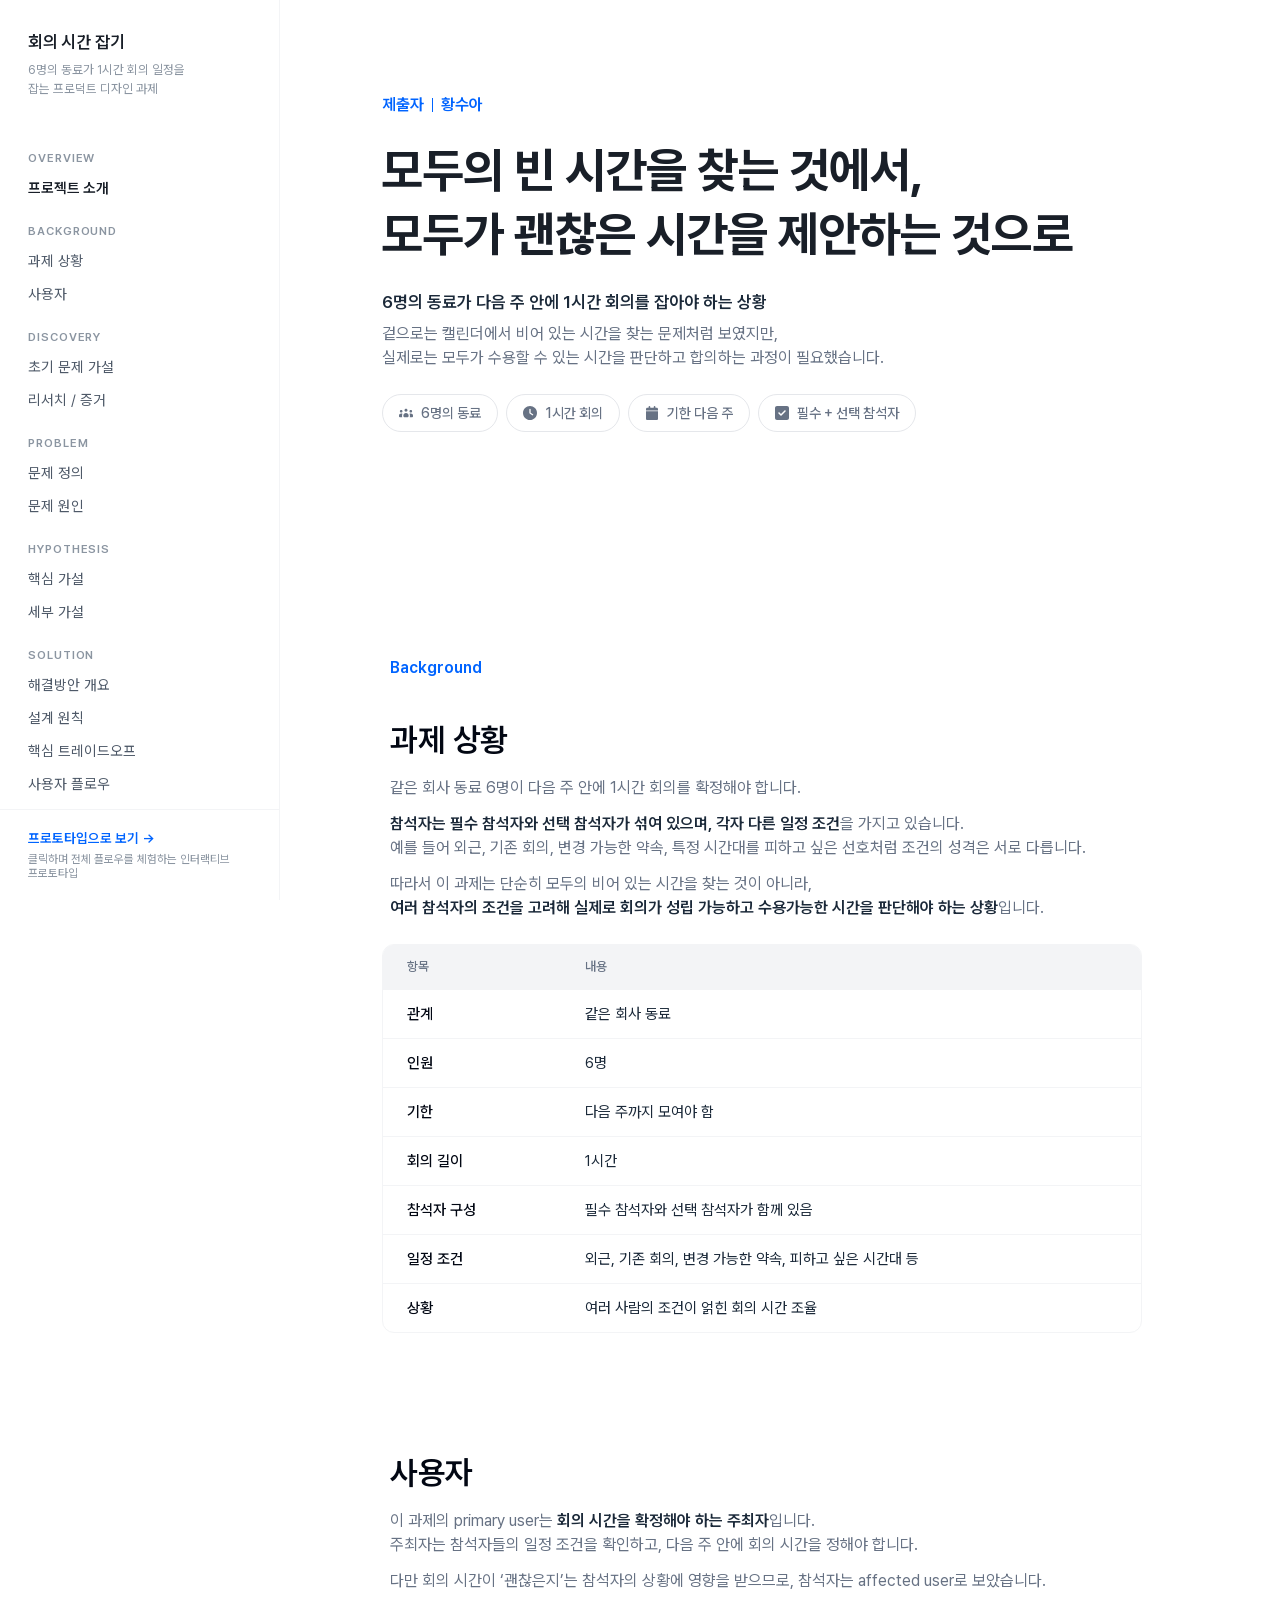
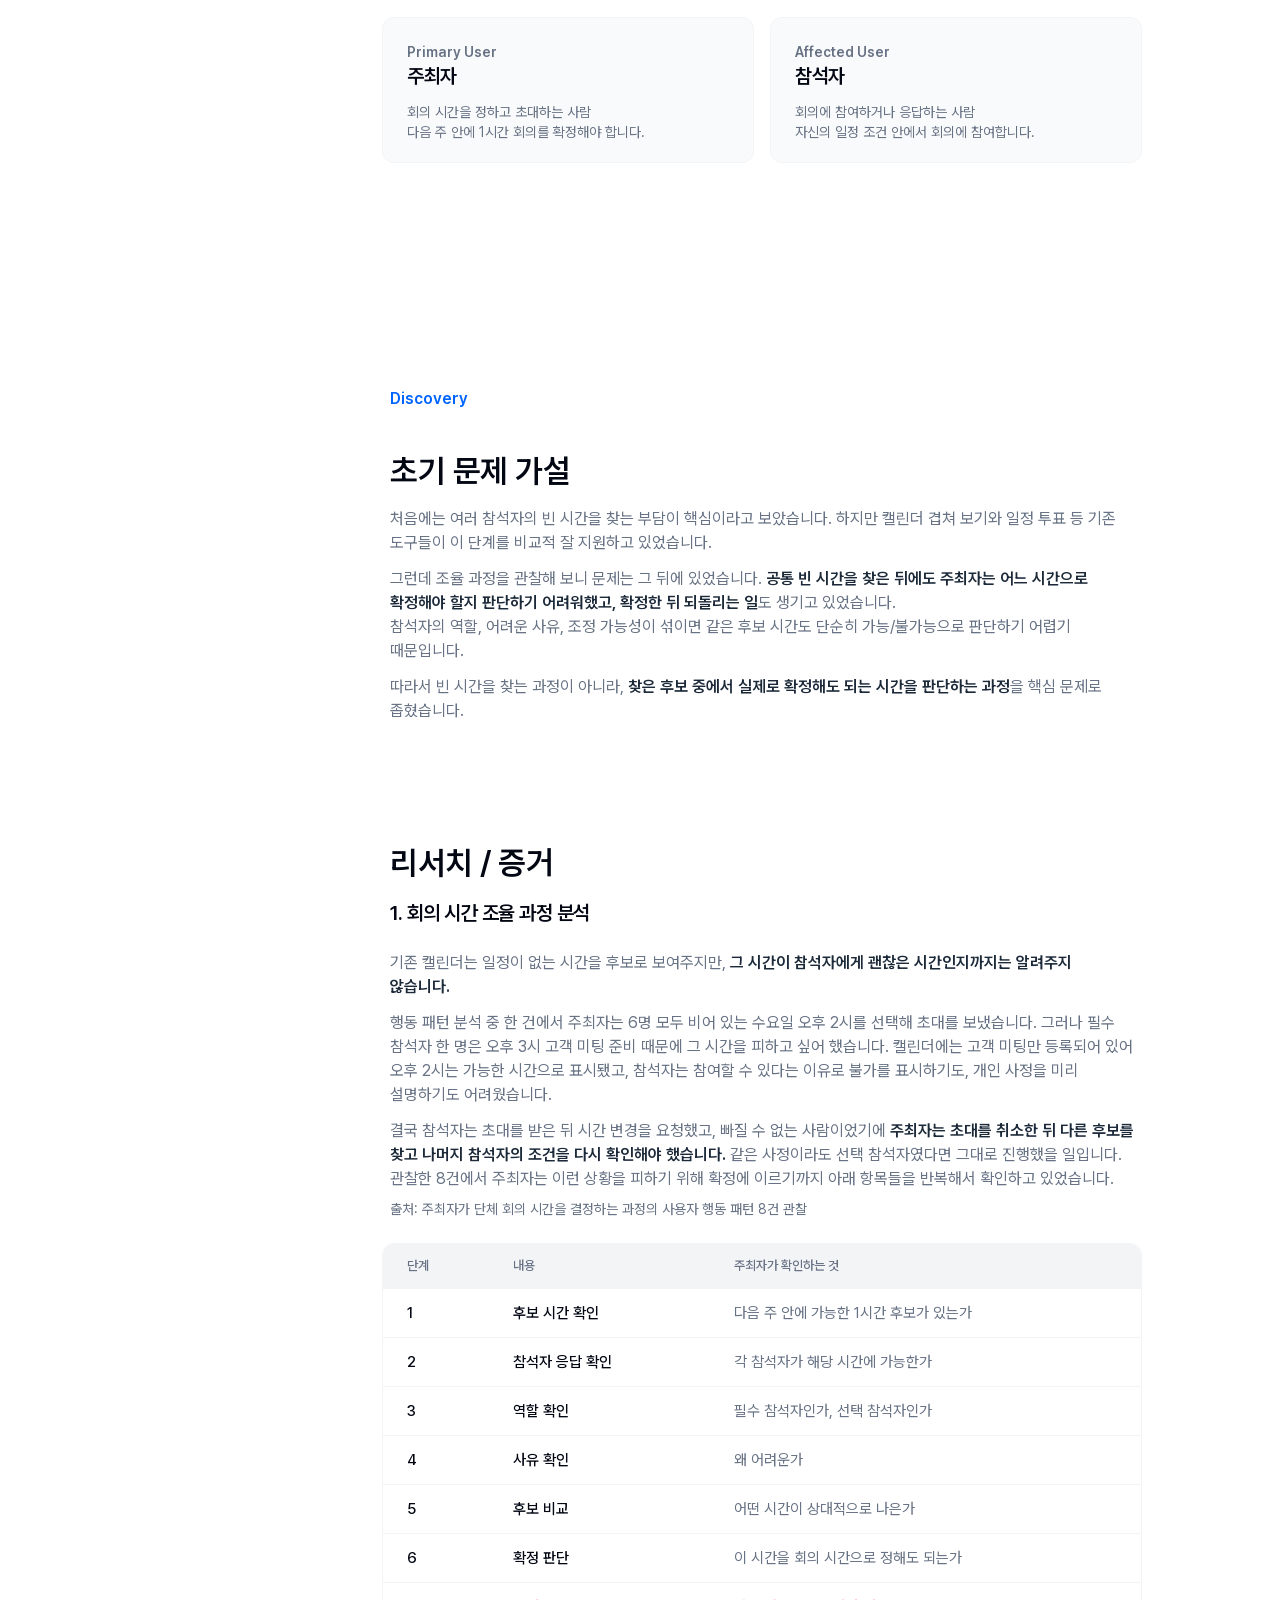
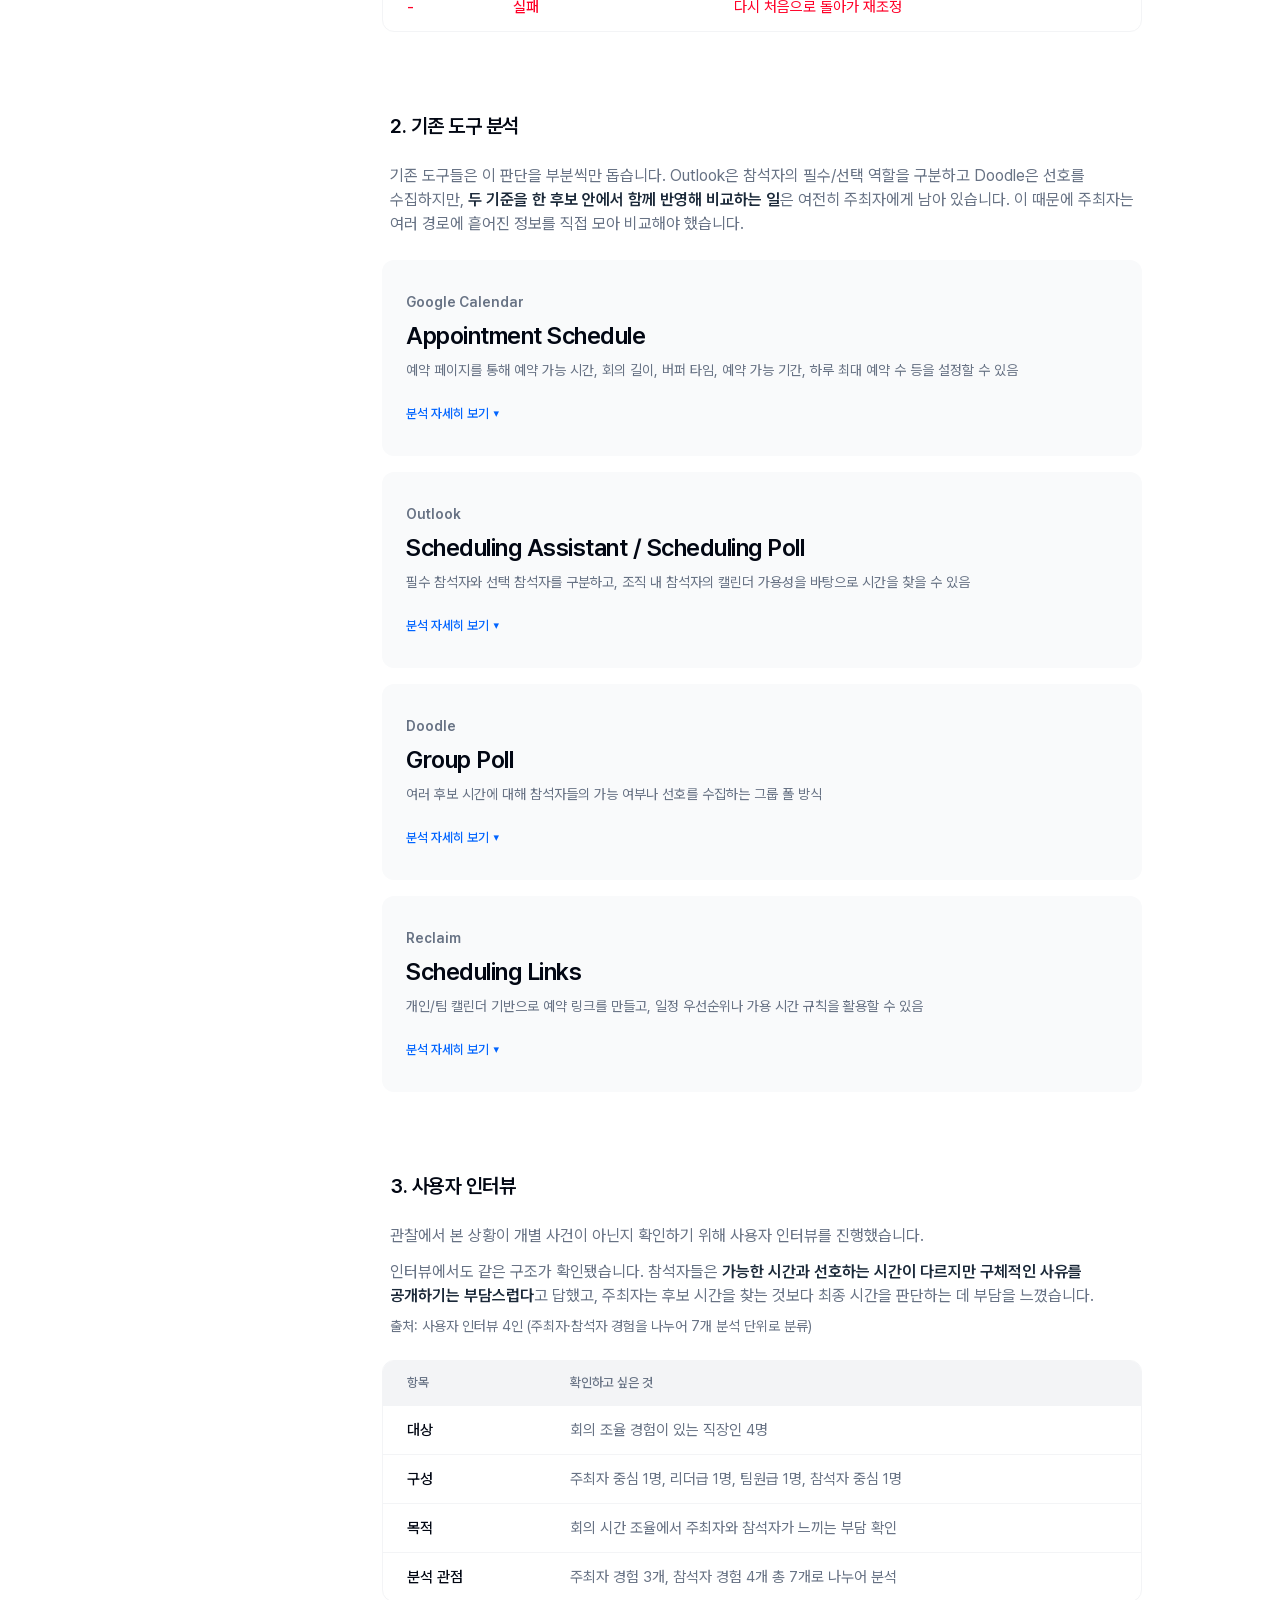
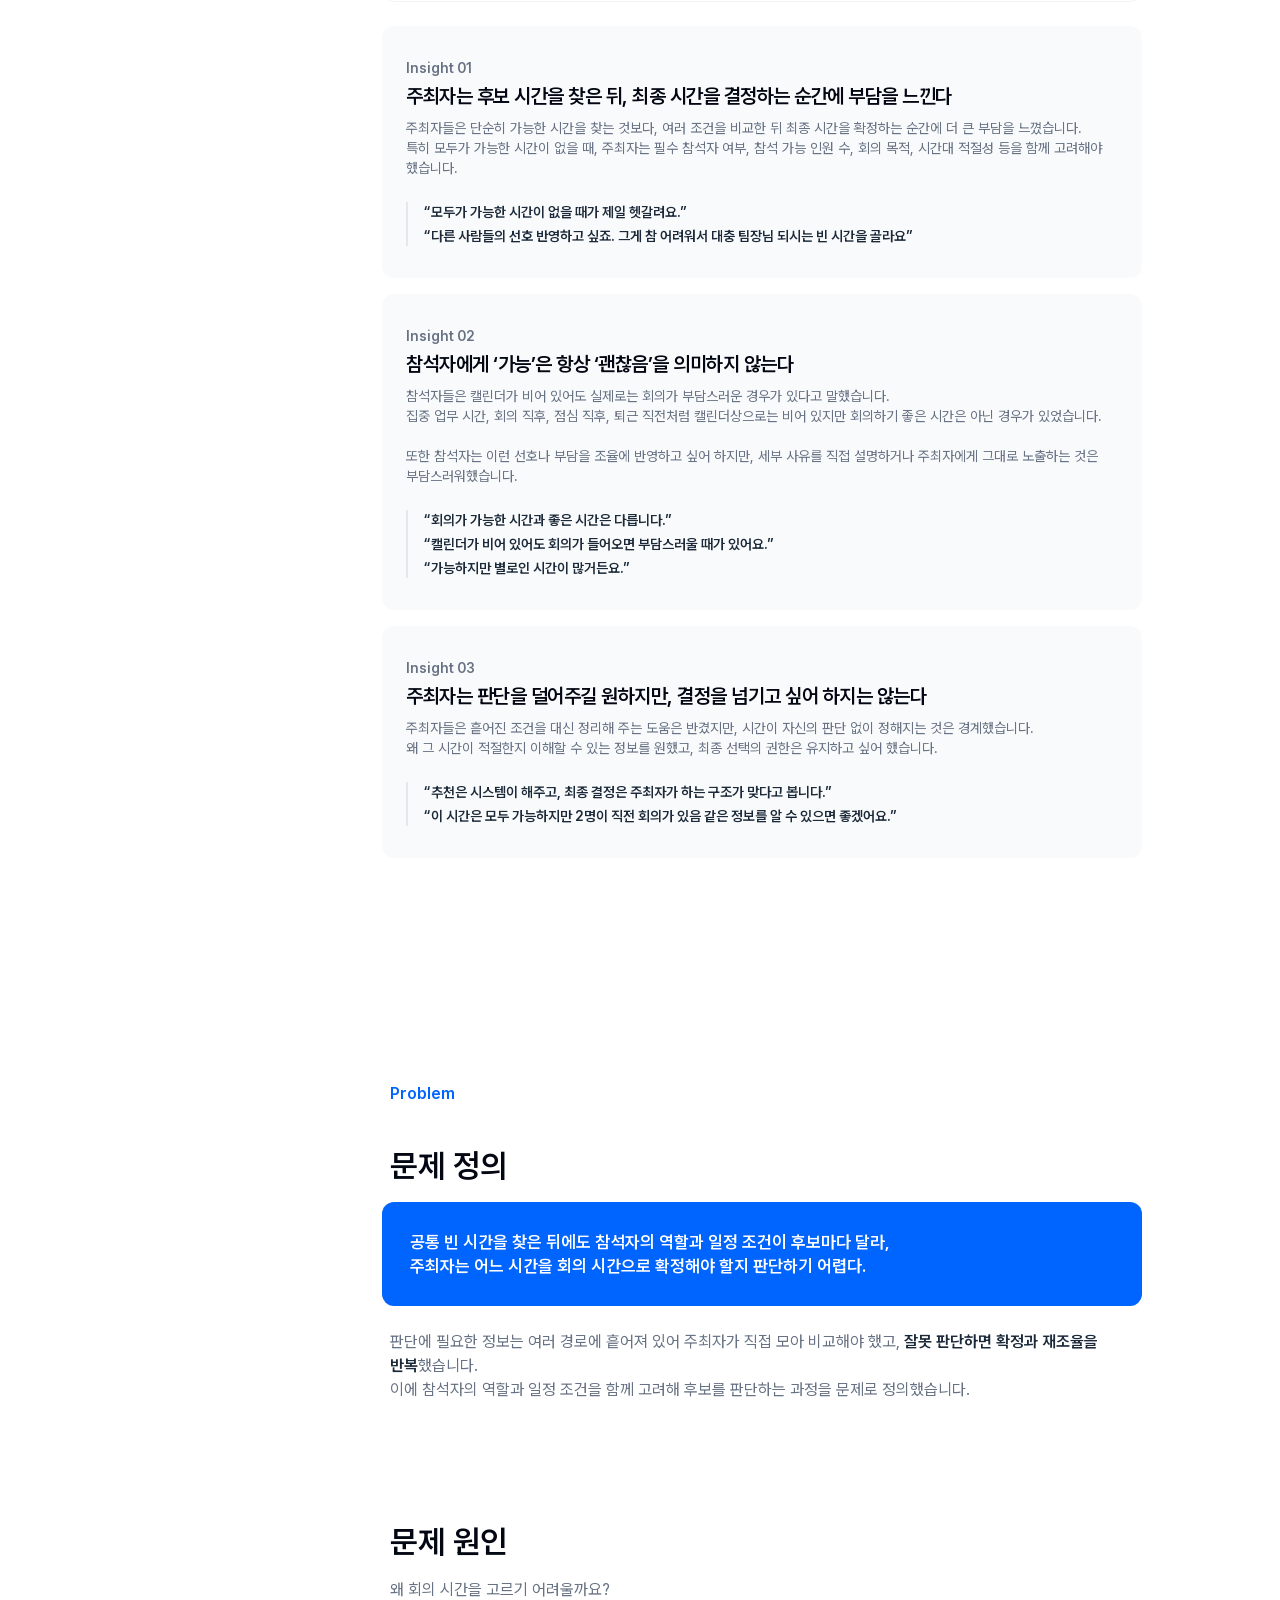
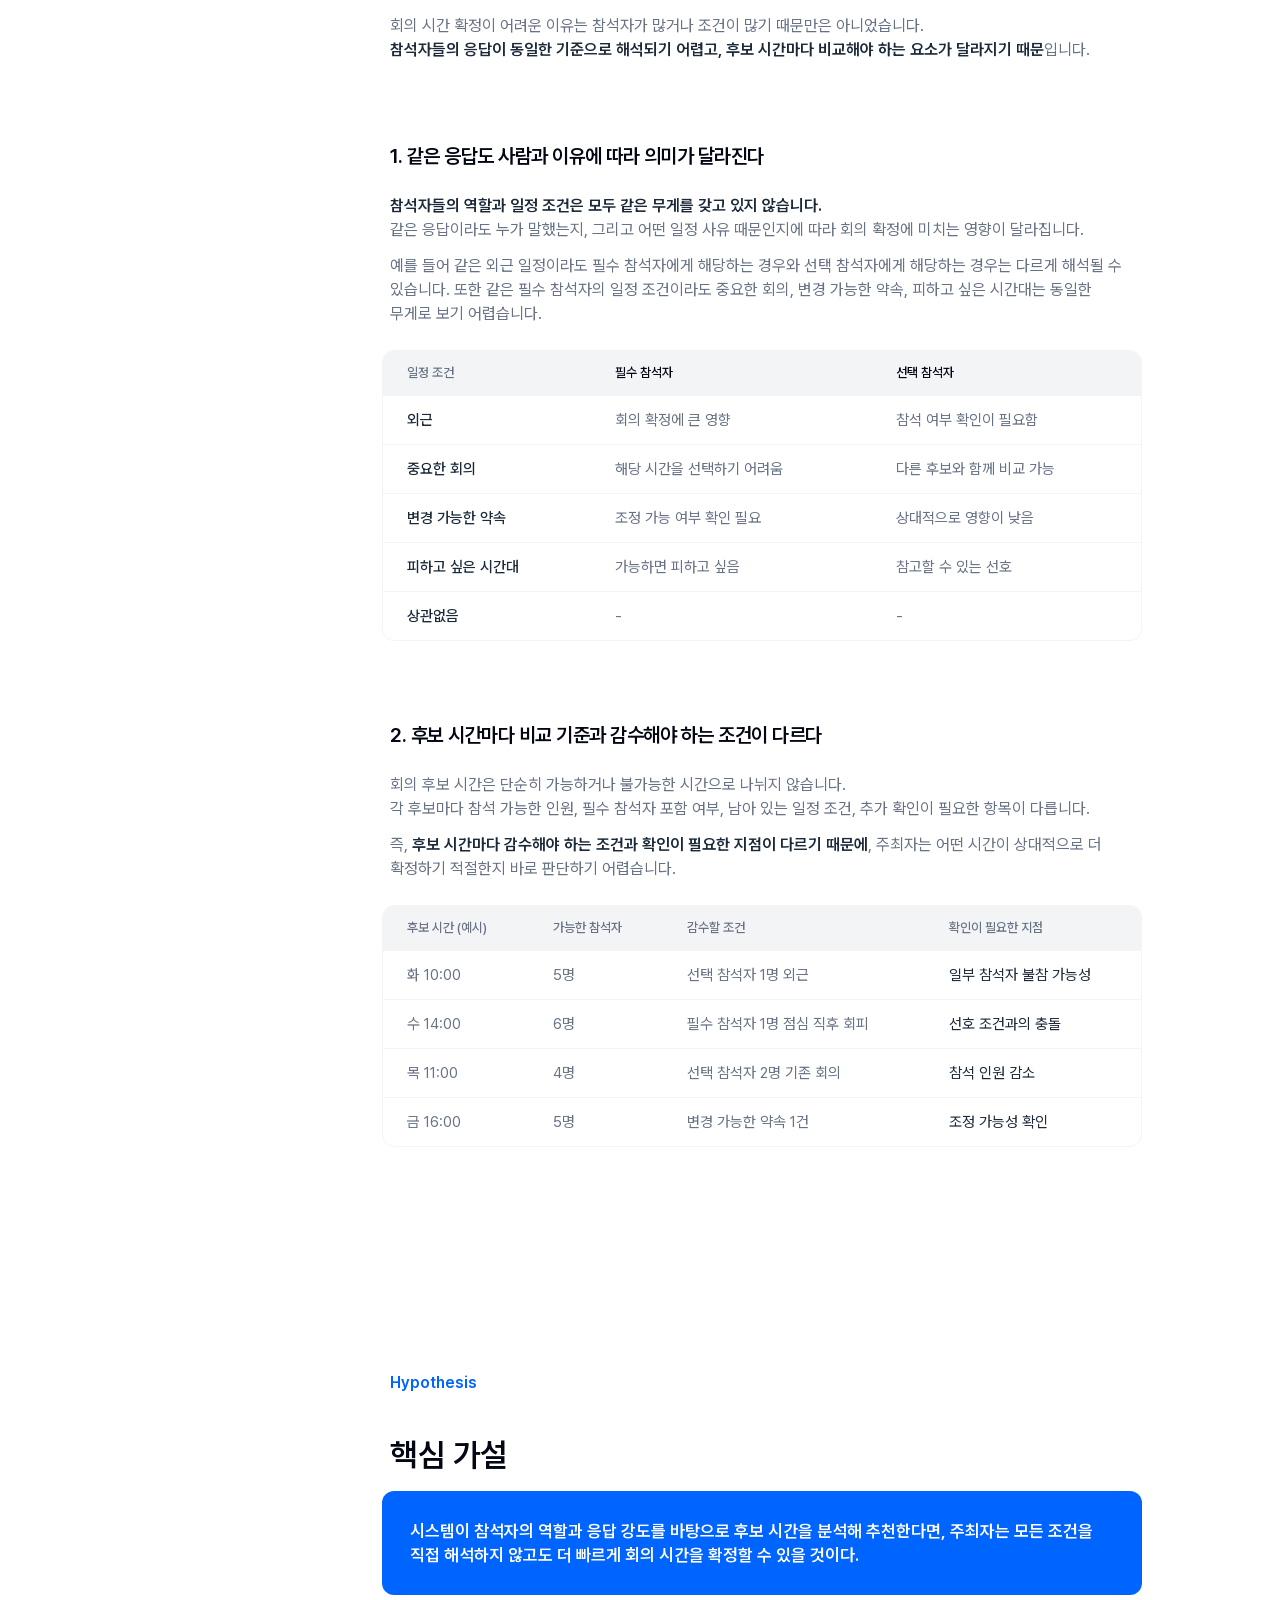
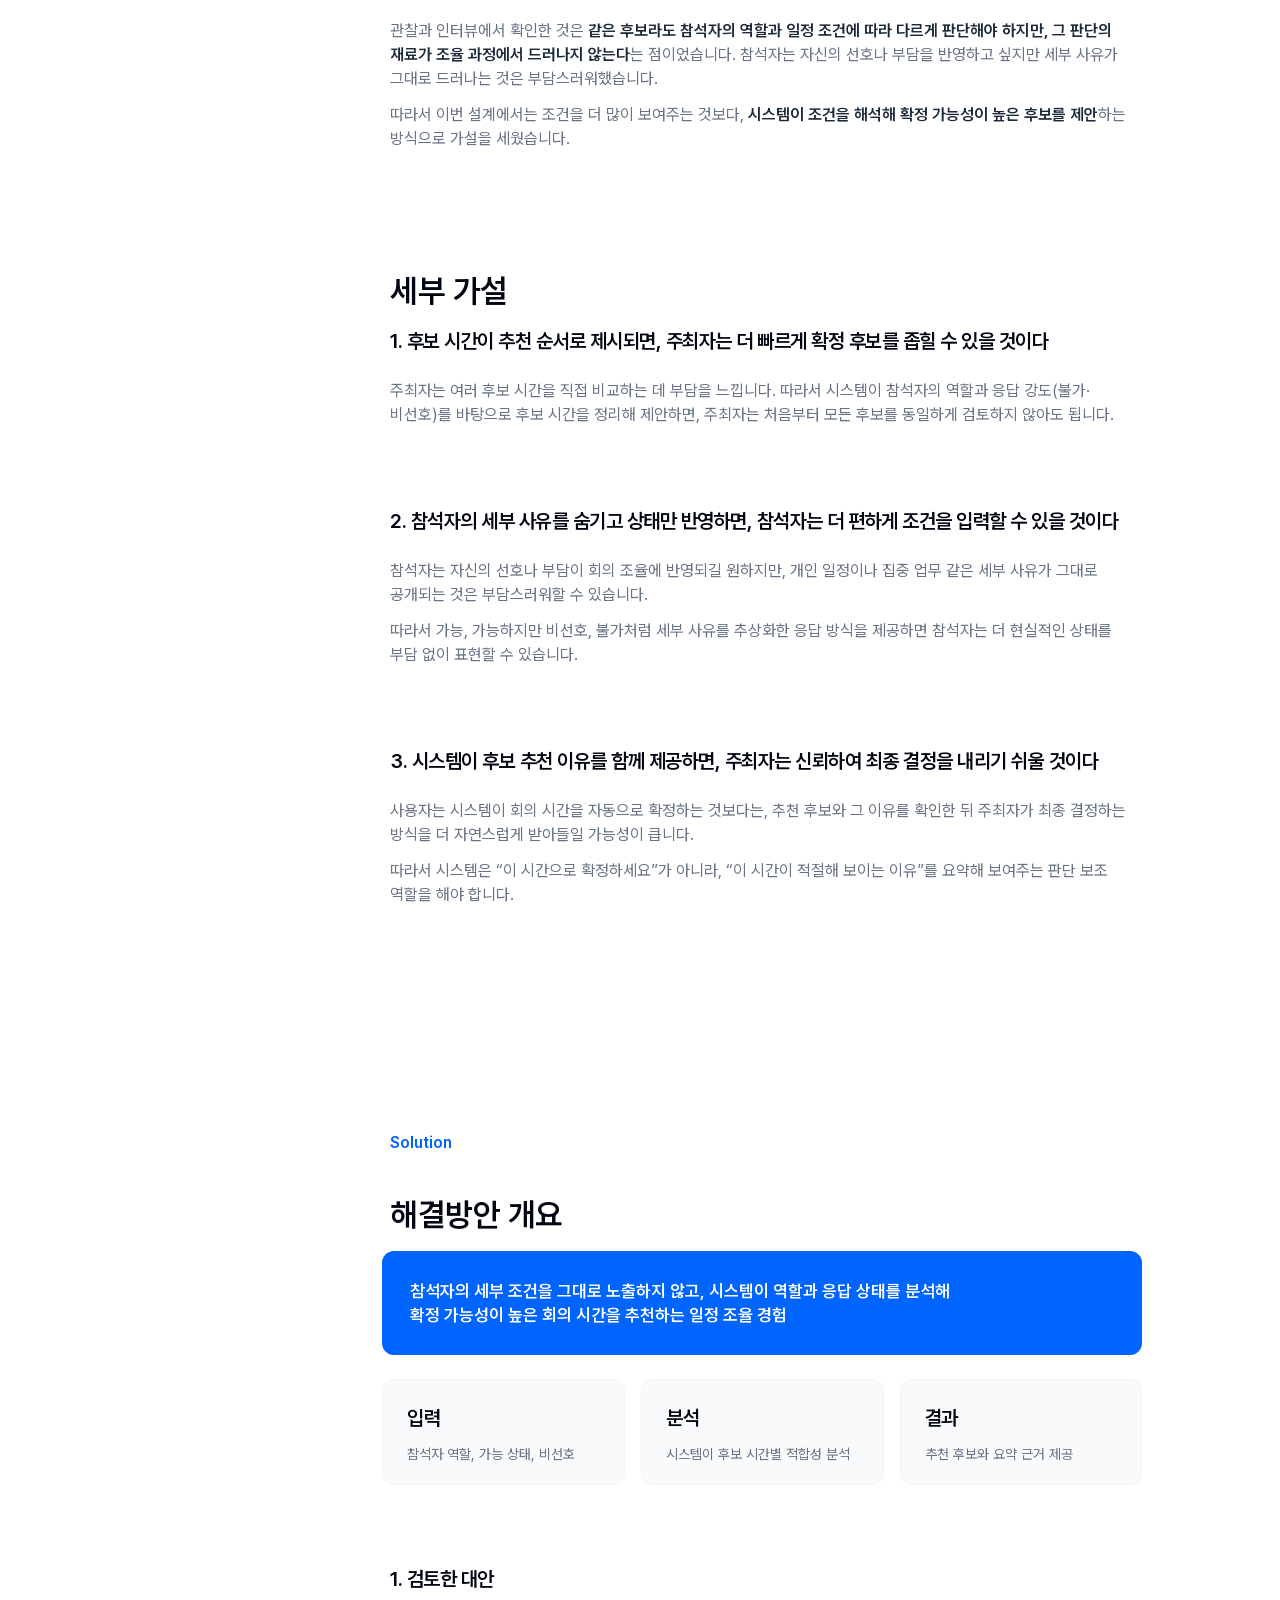
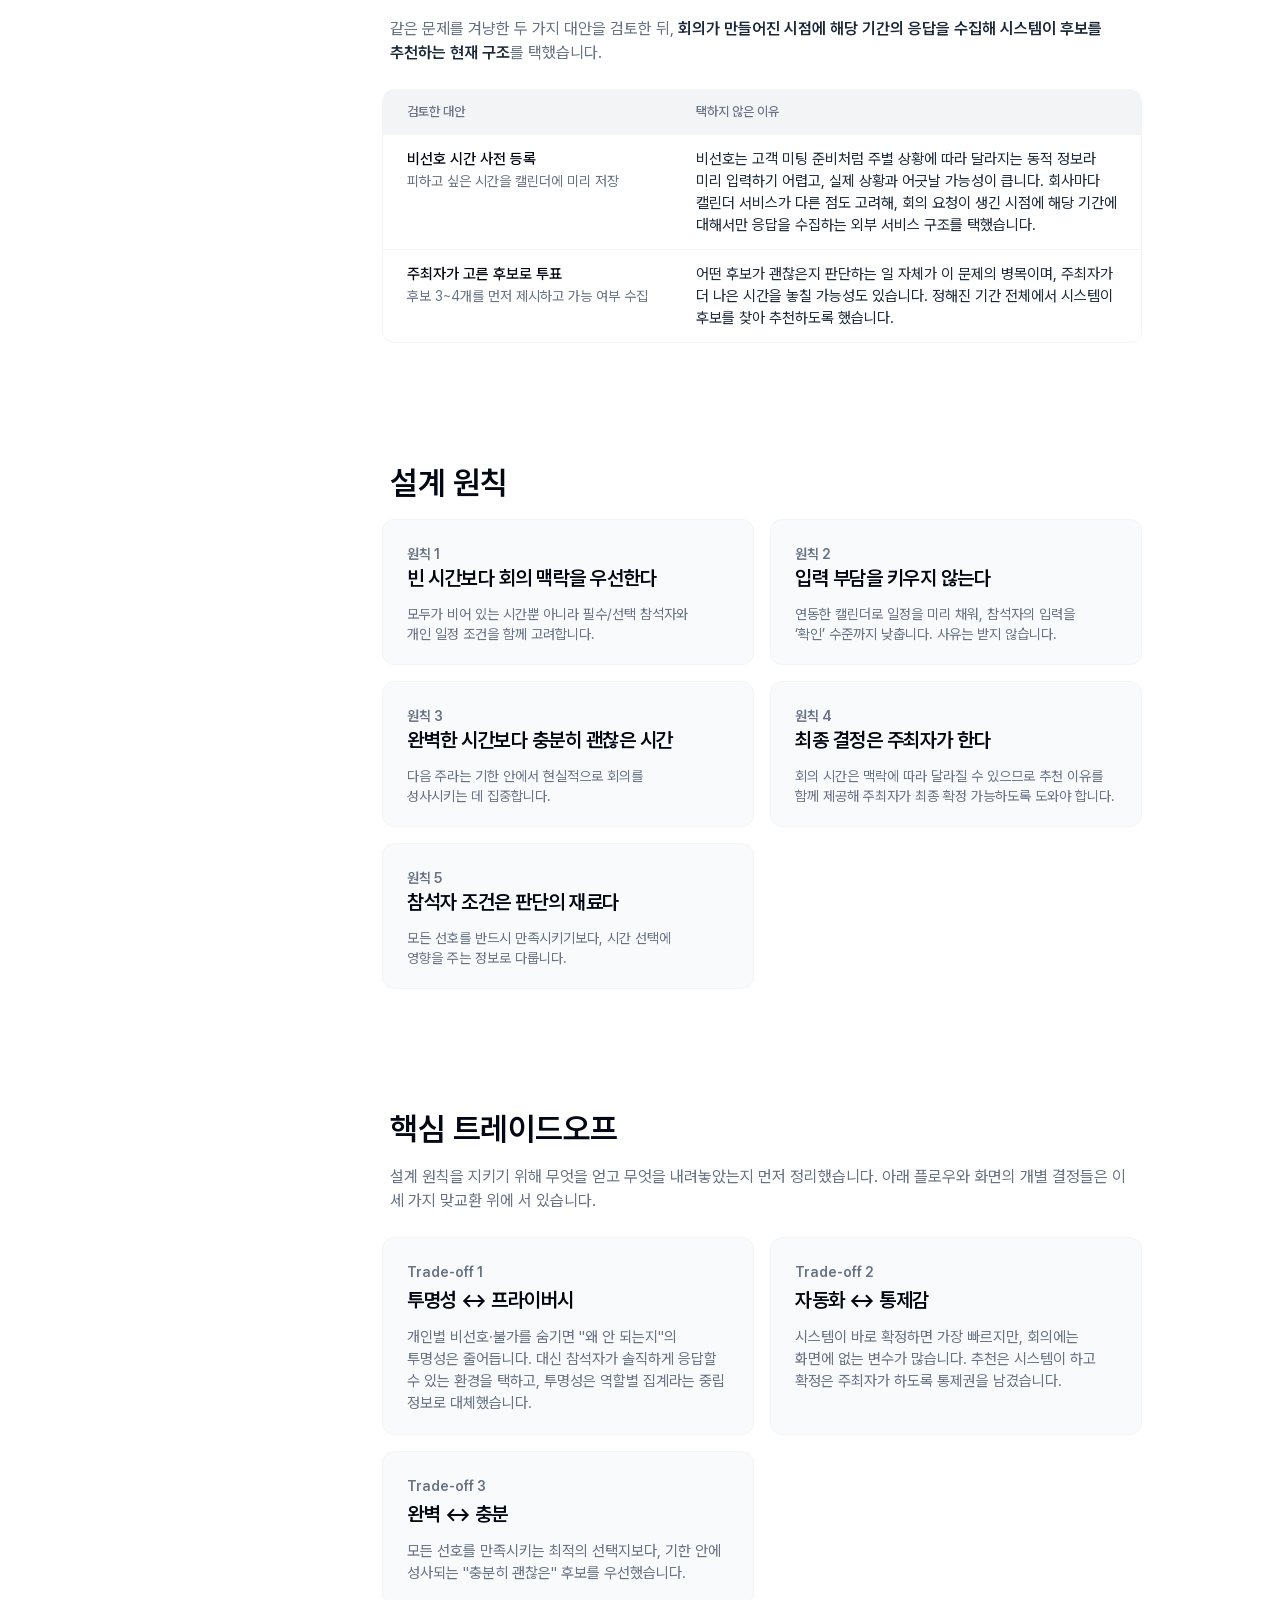
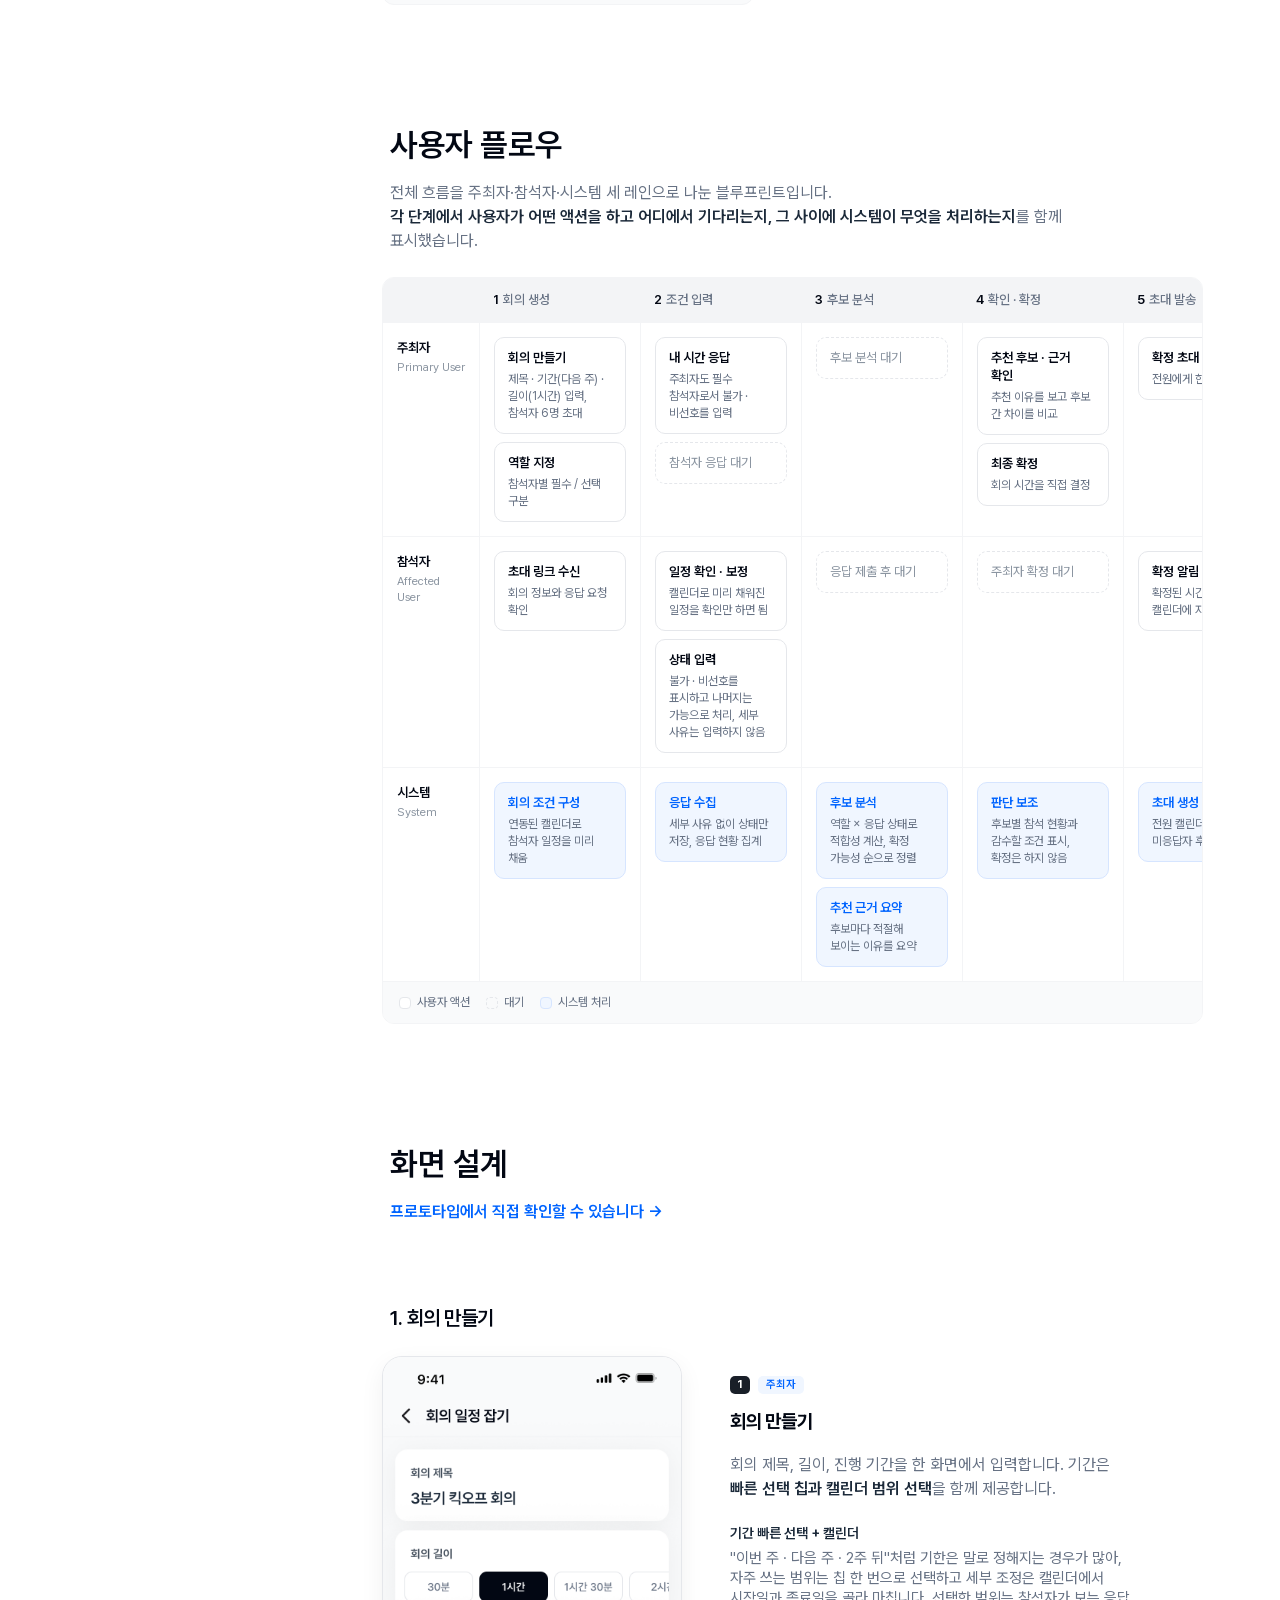
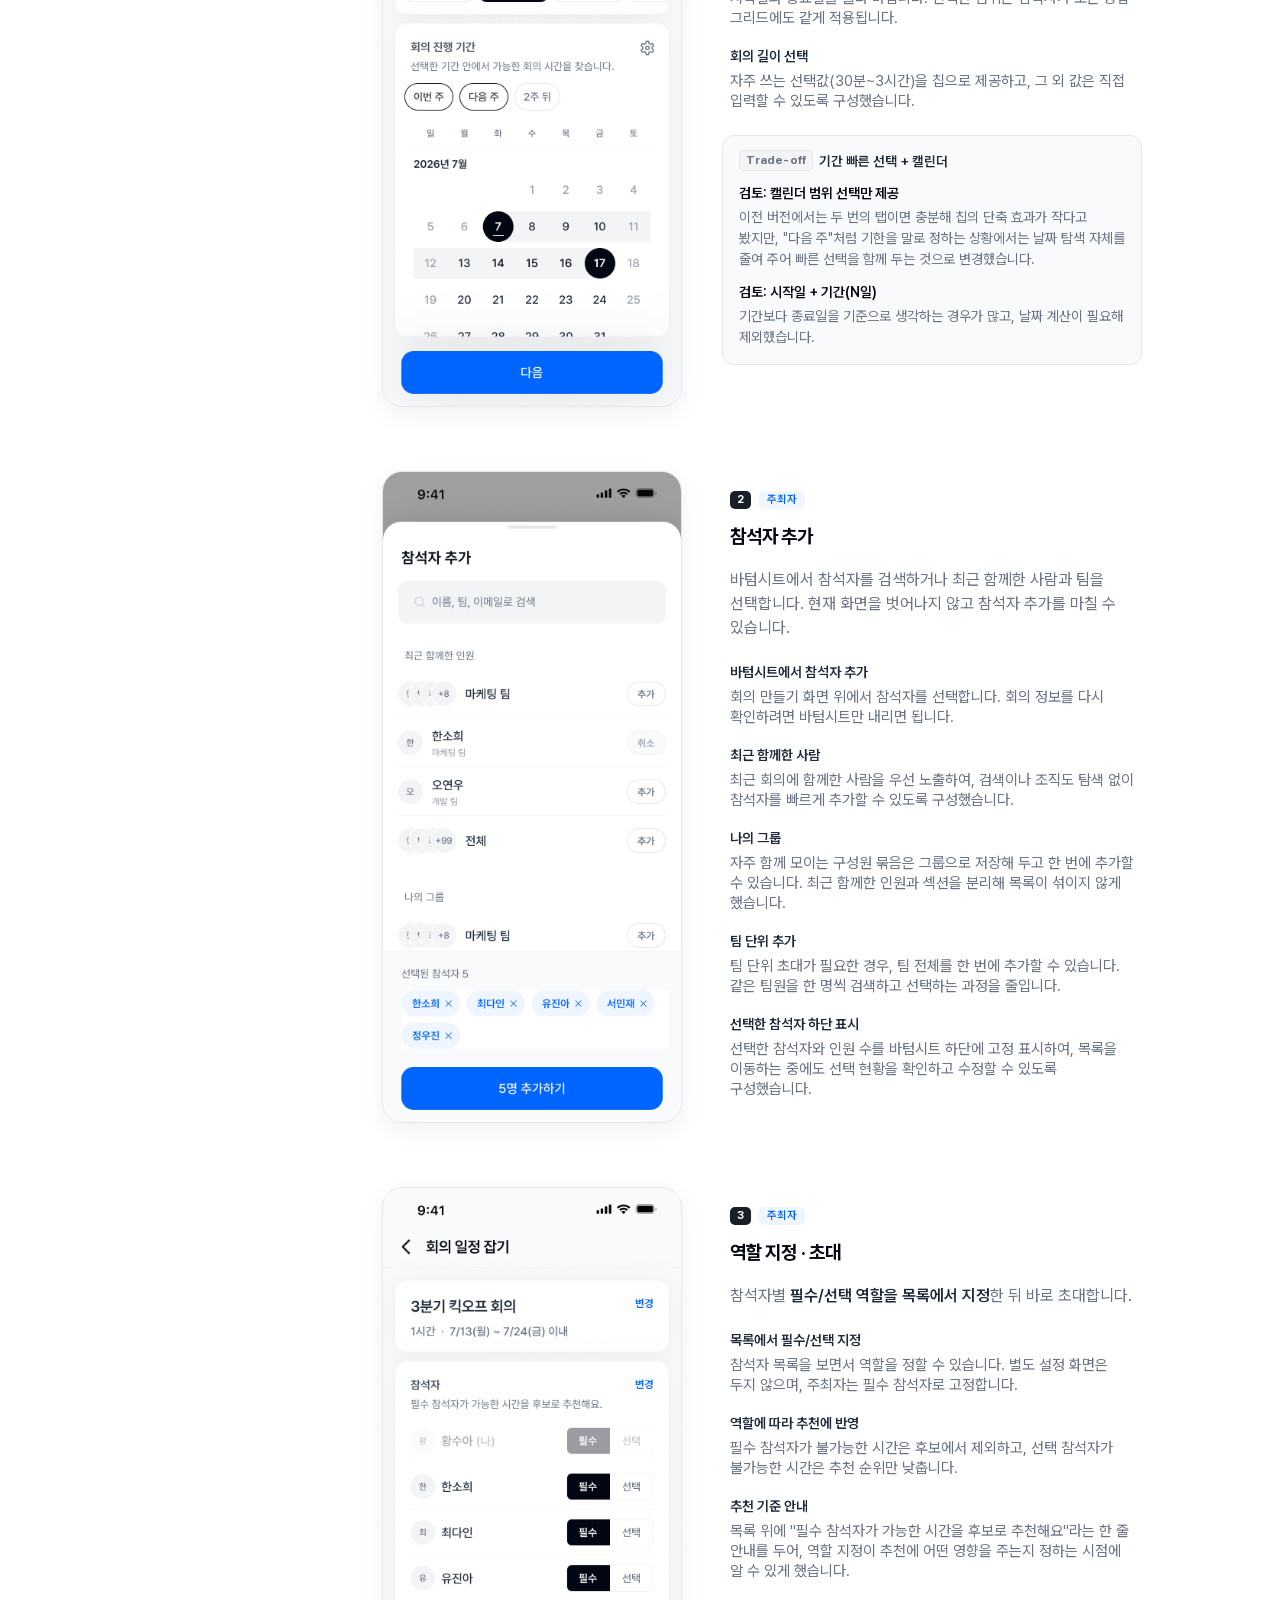
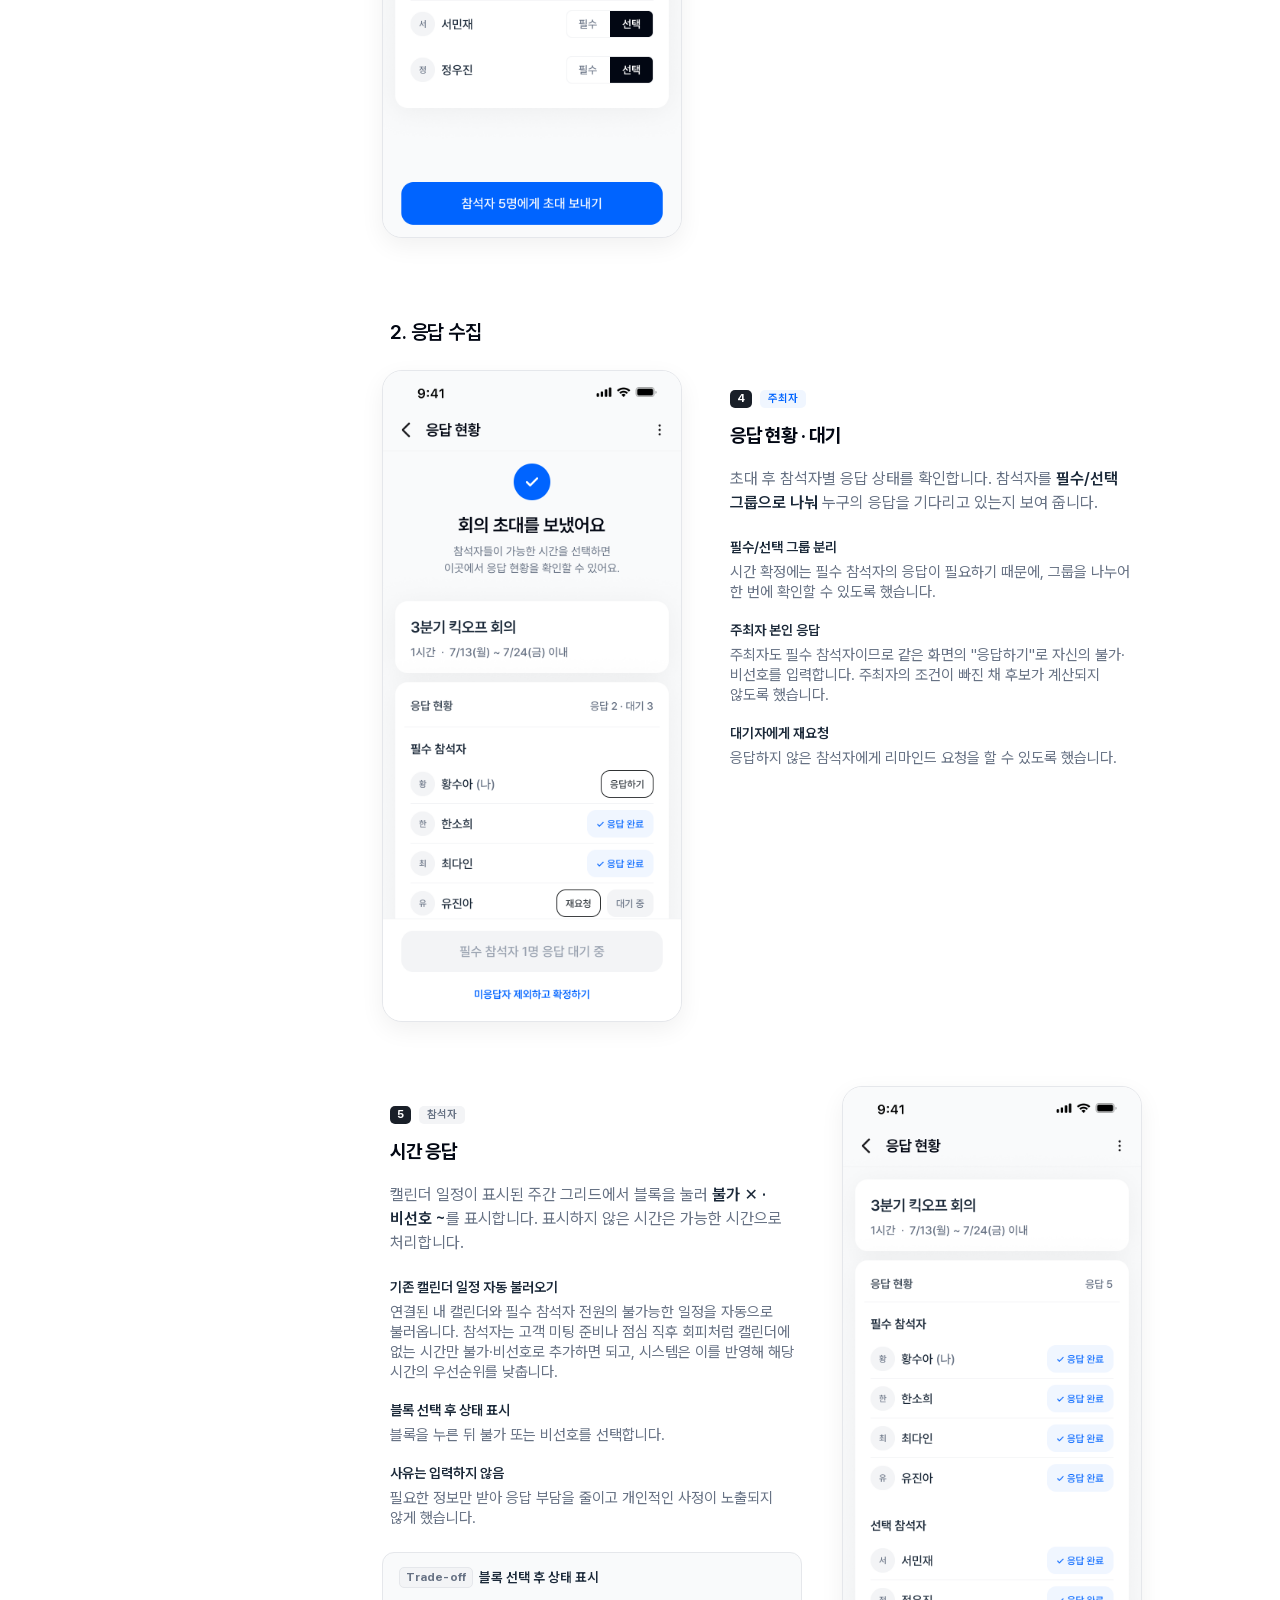
==== commit d44bc802: "Reframe Insight 03 as user need instead of solution reaction Title and description now speak to the " ====
--- a/final.html
+++ b/final.html
@@ -624,9 +624,9 @@
               <div class="insight">
                 <div>
                   <div class="label">Insight 03</div>
-                  <h4>시스템 추천은 필요하지만, 자동 확정보다는 판단 보조가 적절하다</h4>
-                  <p class="desc">참여자들은 시스템이 후보 시간을 분석해 추천하는 방식에는 긍정적이었습니다.
-하지만 시스템이 회의 시간을 자동으로 확정하는 것에는 조심스러웠고, 추천 이유를 함께 확인한 뒤 주최자가 최종 결정하는 방식을 선호했습니다.</p>
+                  <h4>주최자는 판단을 덜어주길 원하지만, 결정을 넘기고 싶어 하지는 않는다</h4>
+                  <p class="desc">주최자들은 흩어진 조건을 대신 정리해 주는 도움은 반겼지만, 시간이 자신의 판단 없이 정해지는 것은 경계했습니다.
+왜 그 시간이 적절한지 이해할 수 있는 정보를 원했고, 최종 선택의 권한은 유지하고 싶어 했습니다.</p>
                 </div>
                 <div class="quotes">
                   <p>“추천은 시스템이 해주고, 최종 결정은 주최자가 하는 구조가 맞다고 봅니다.”</p>
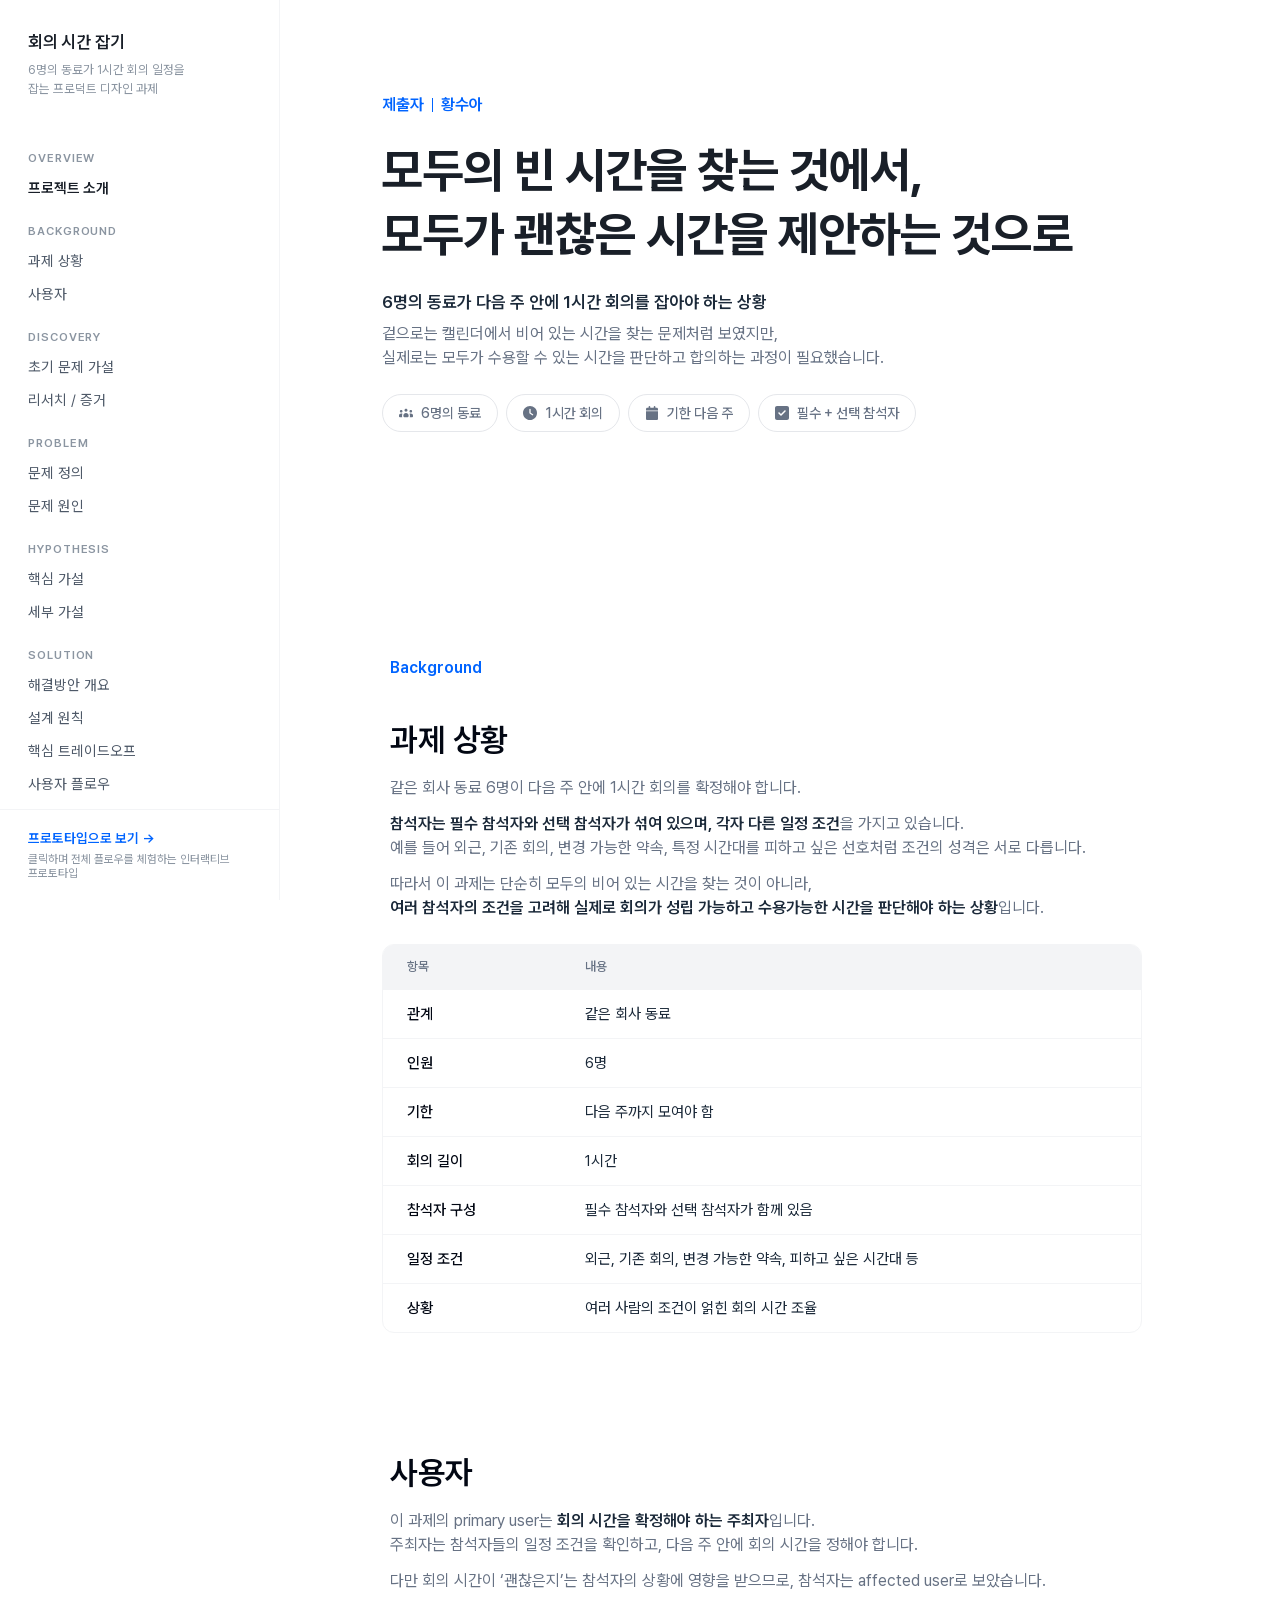
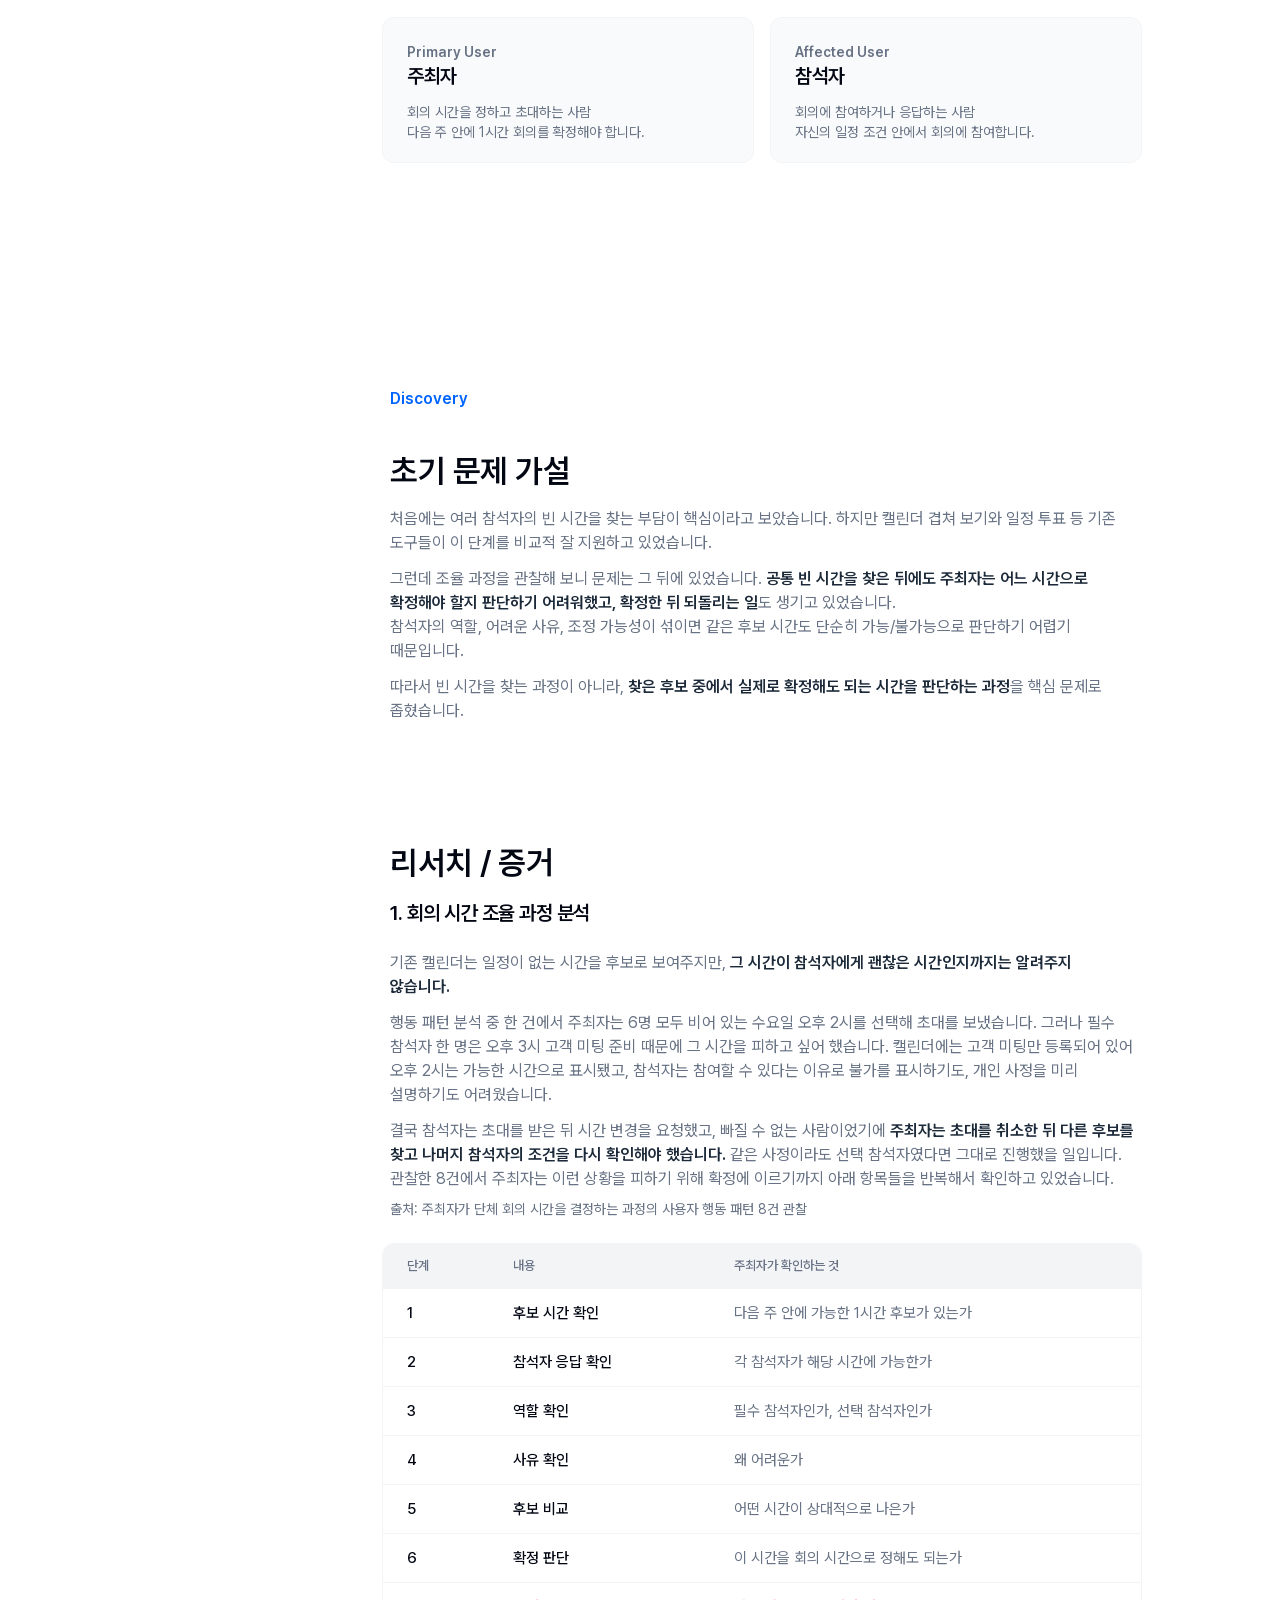
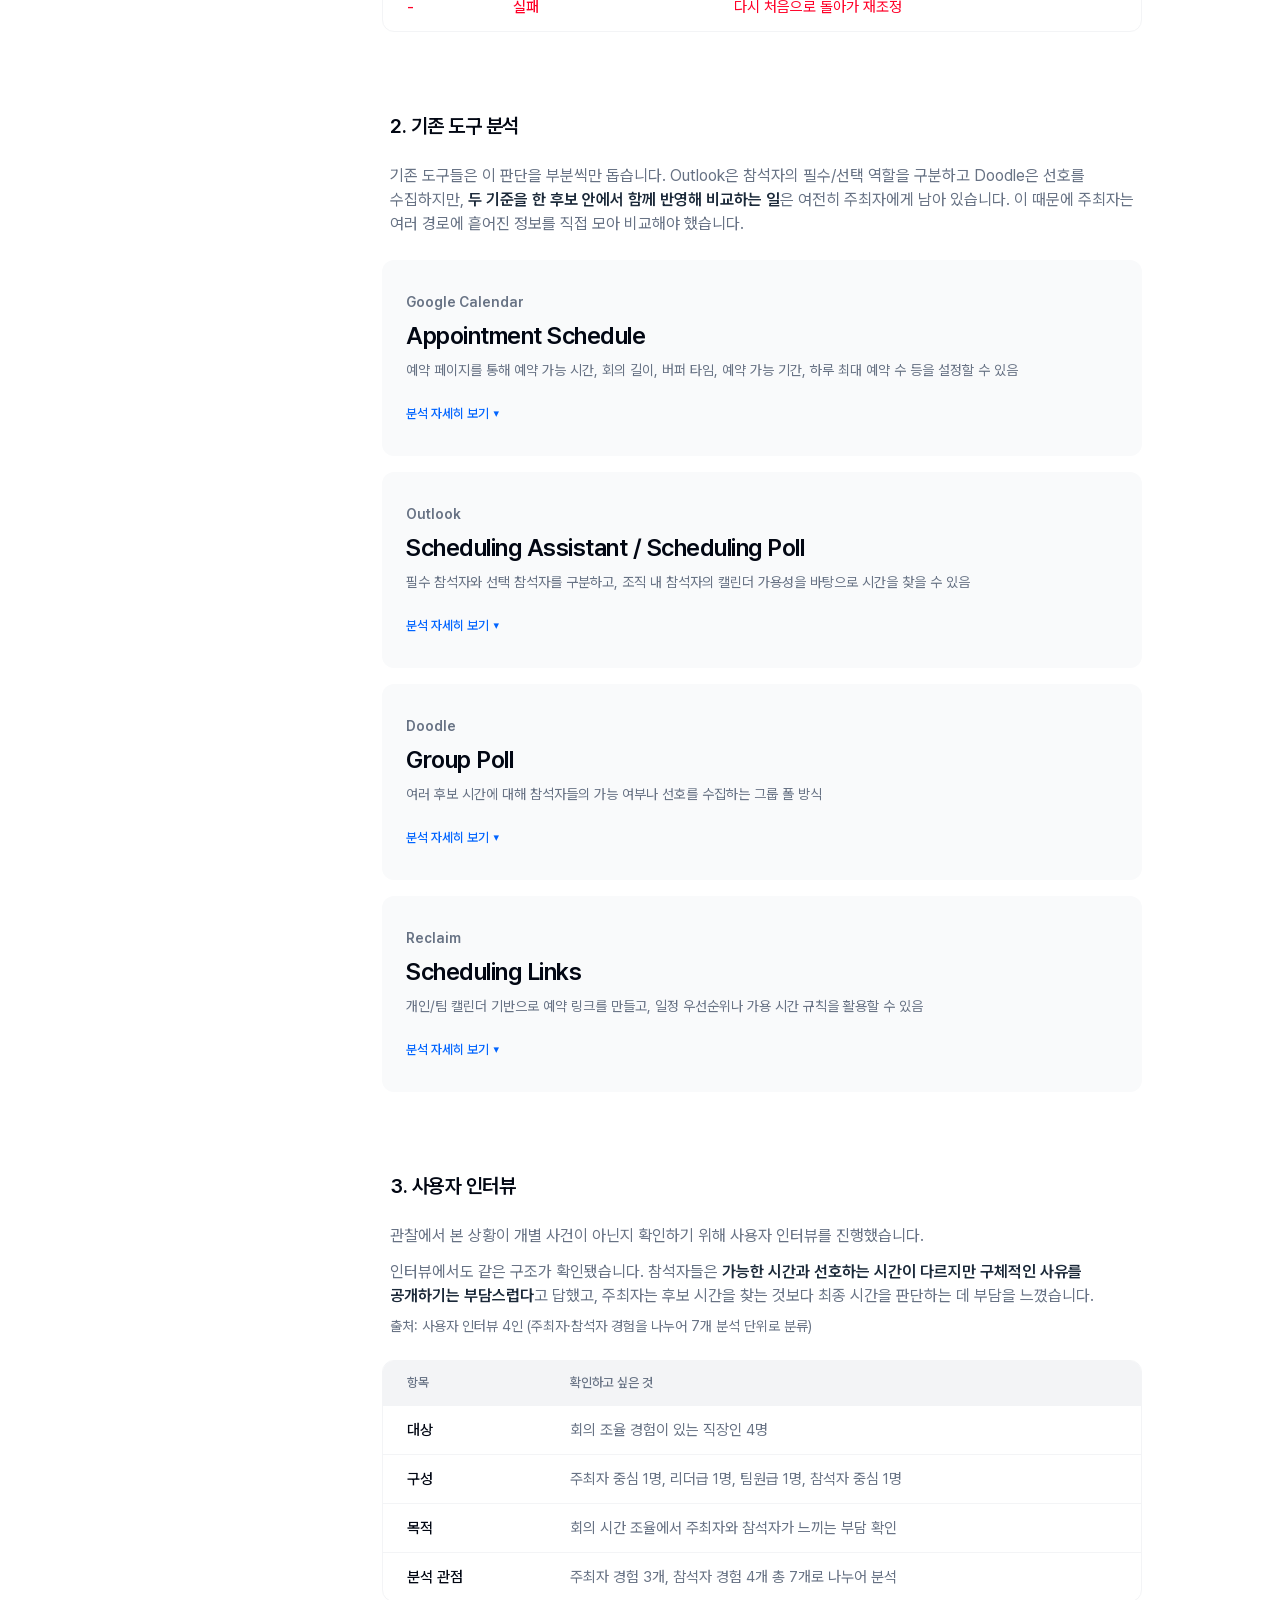
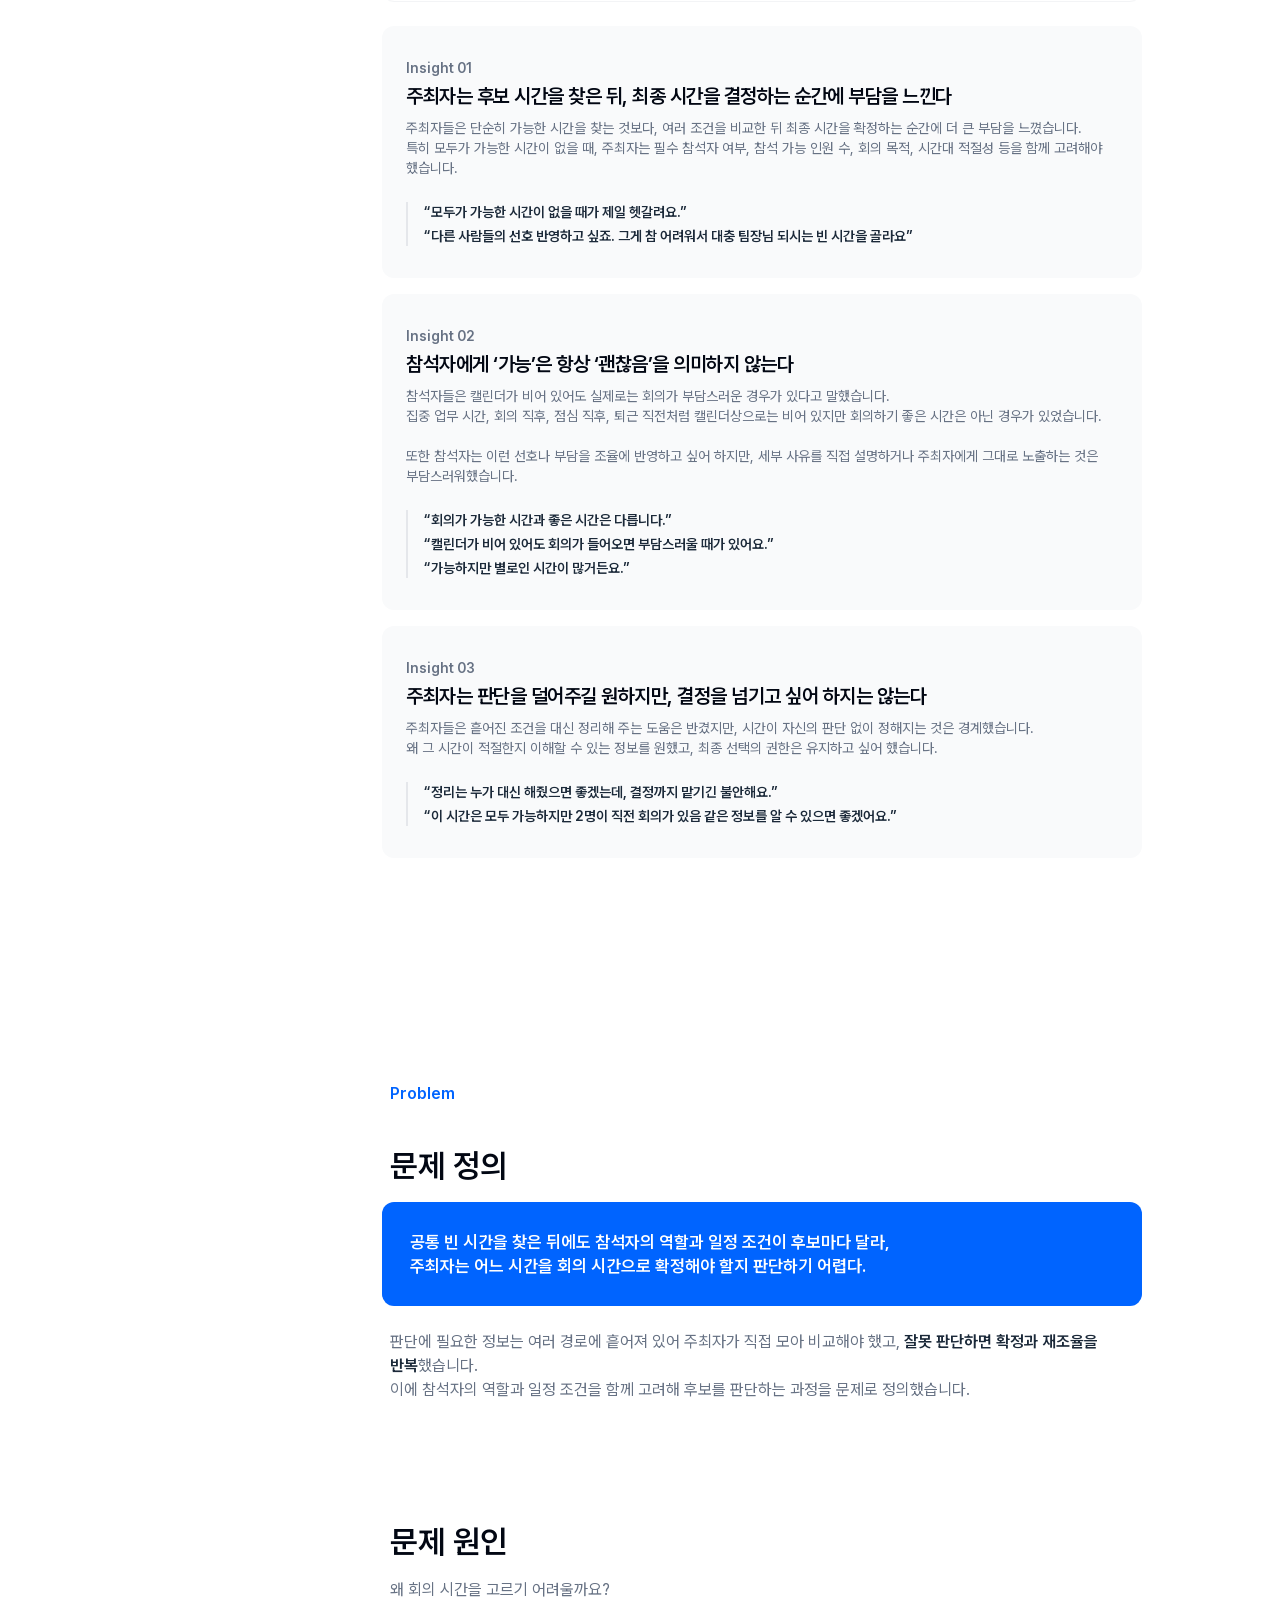
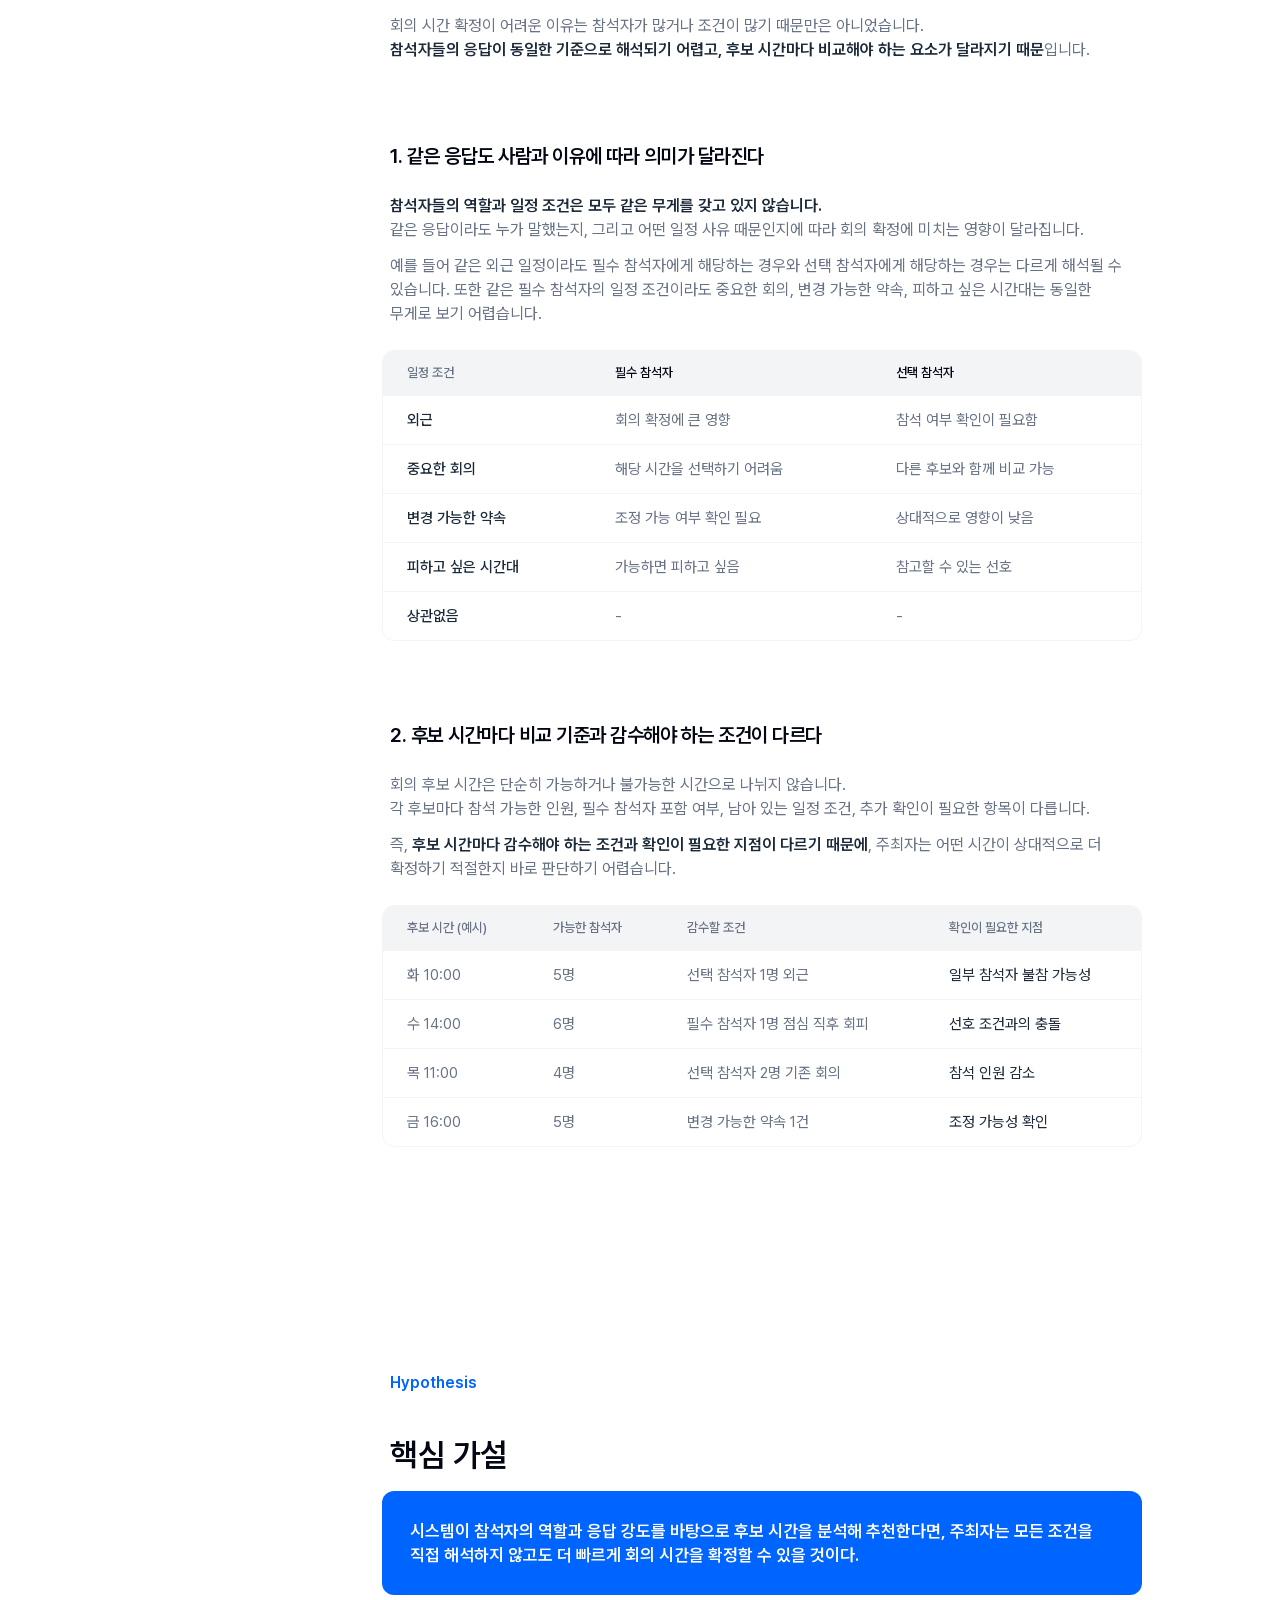
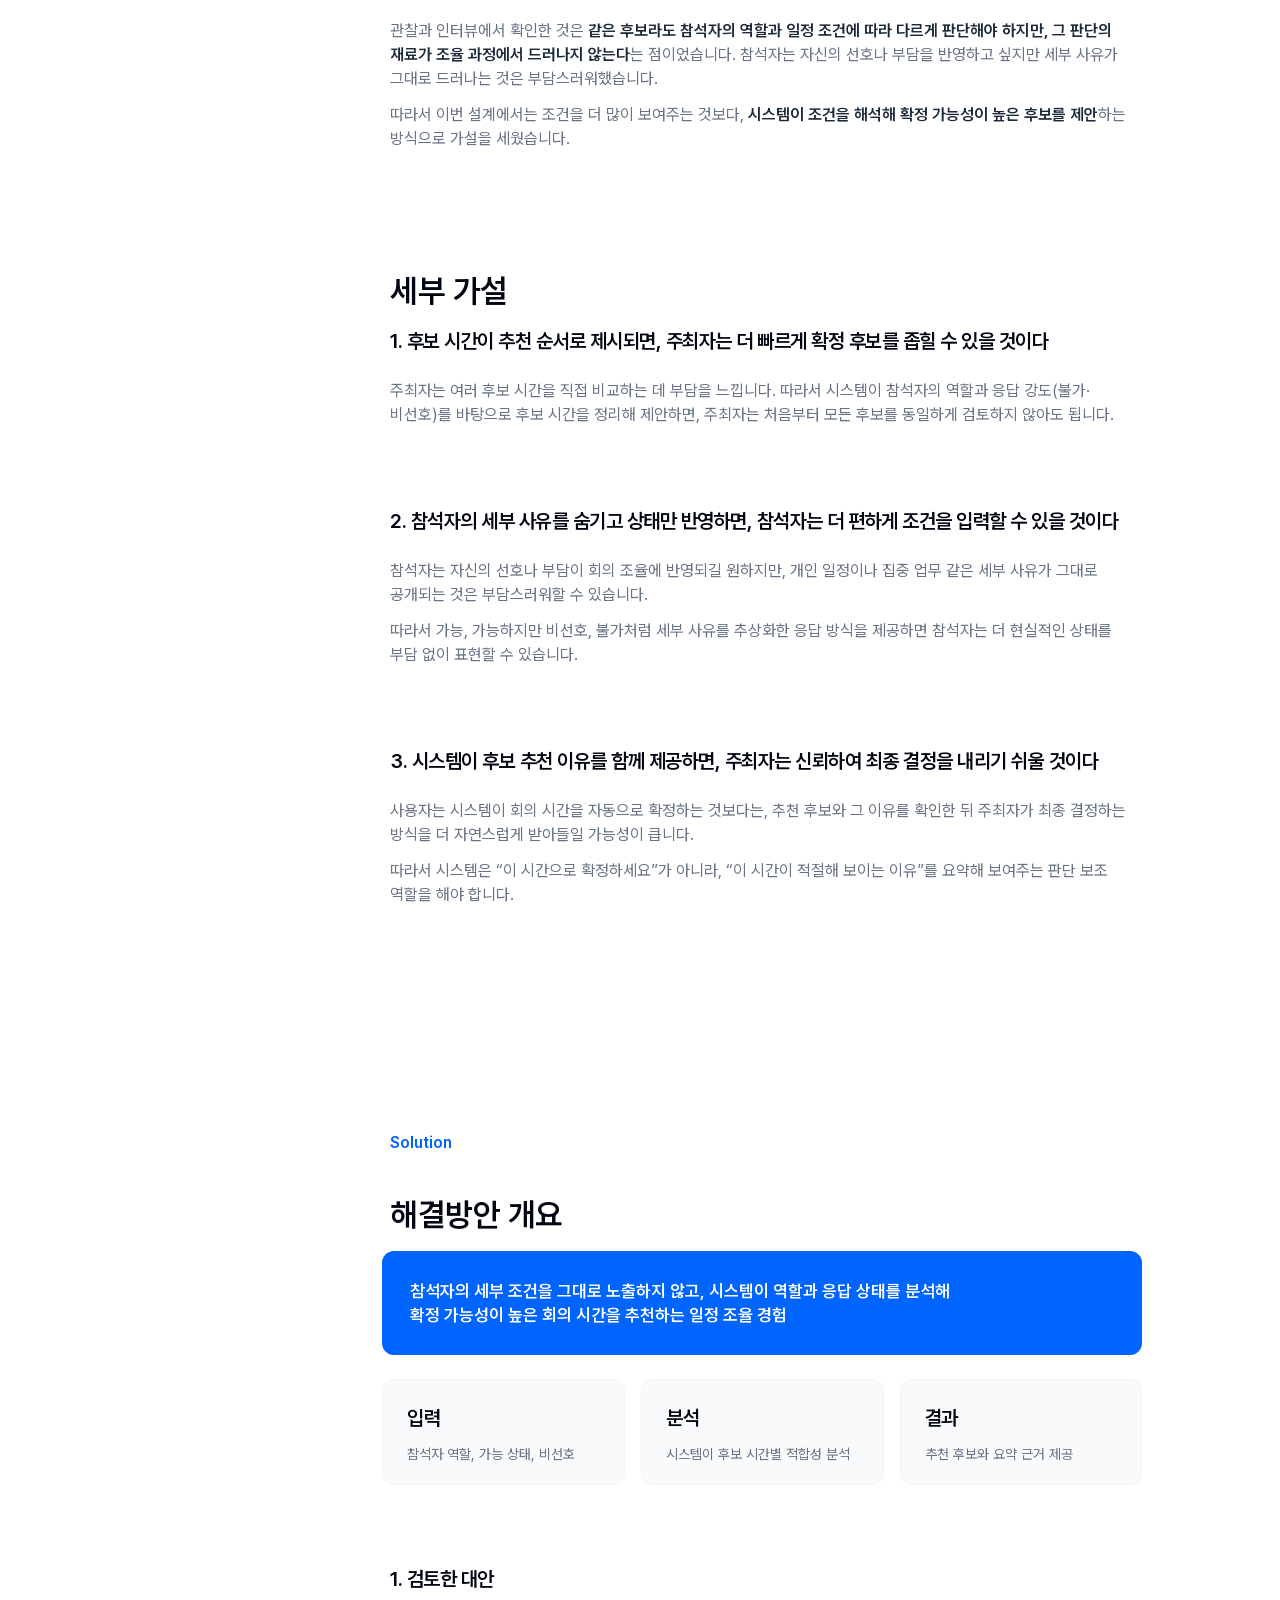
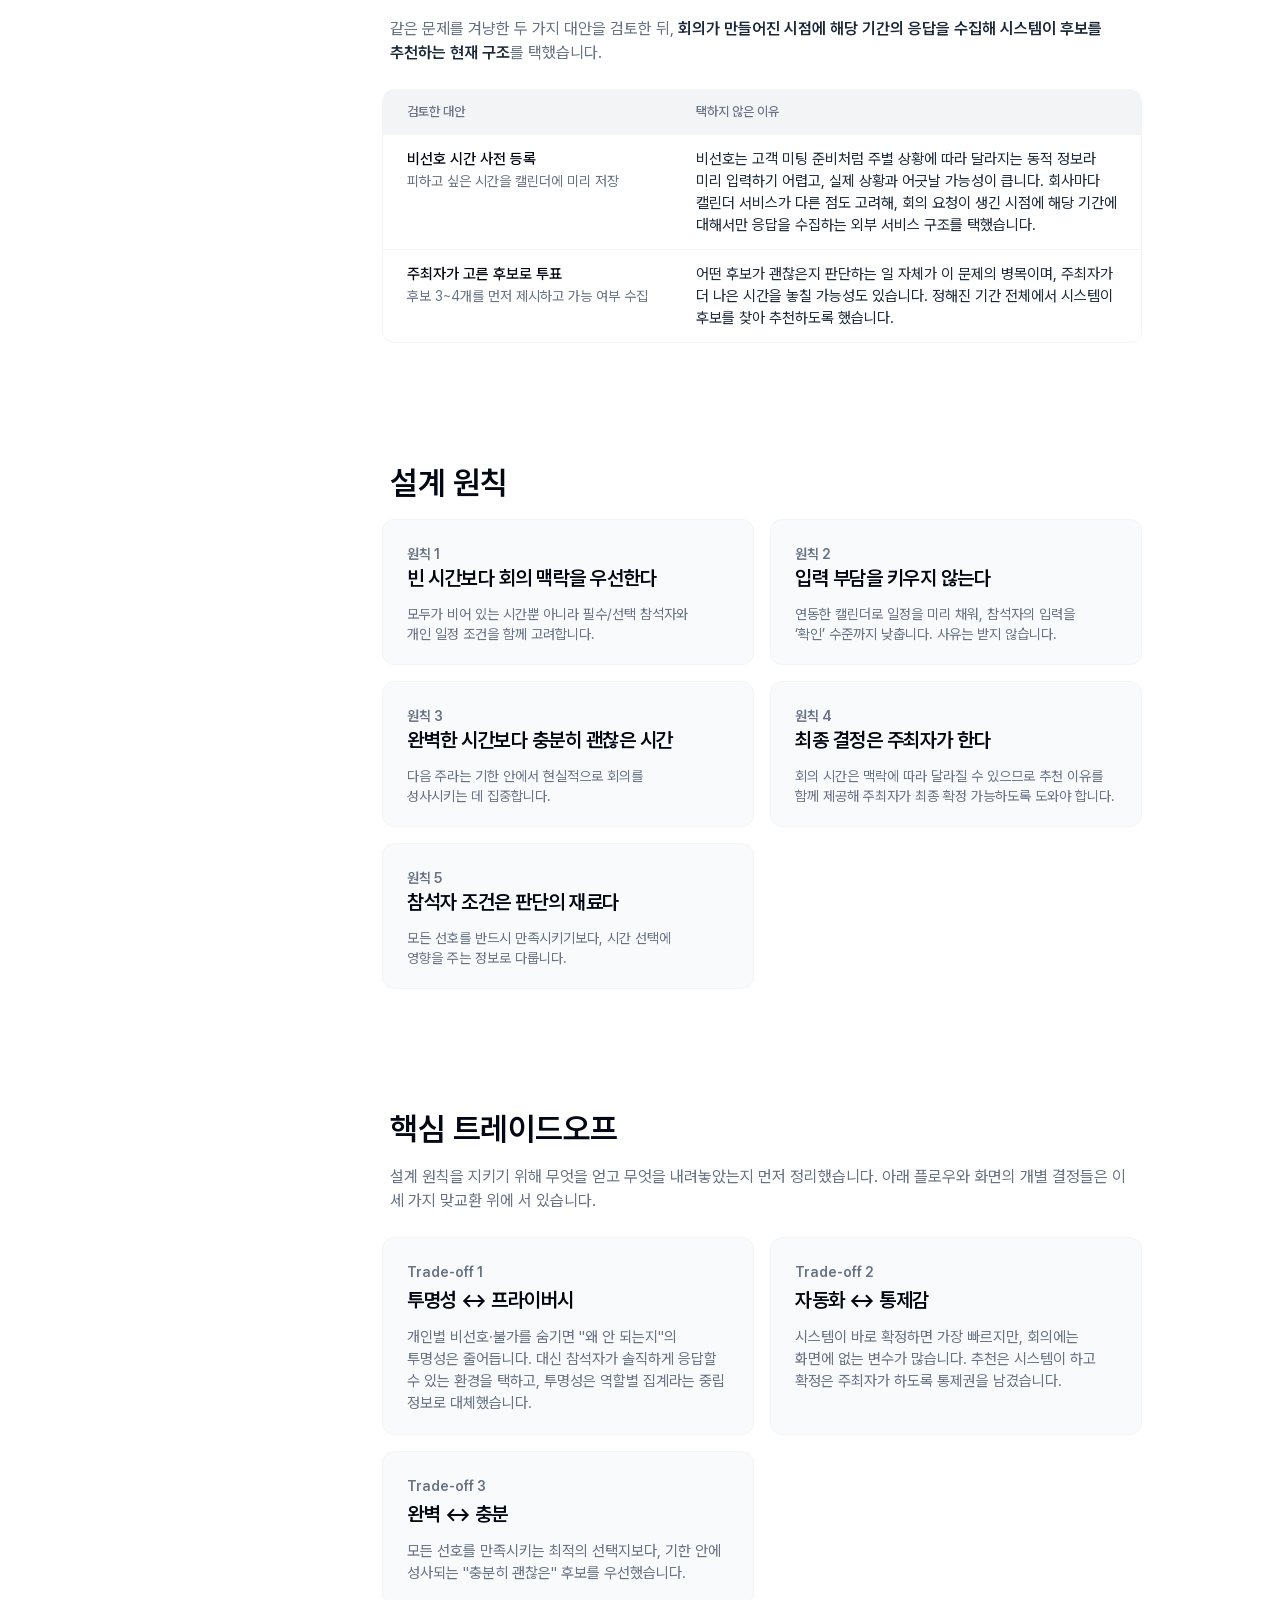
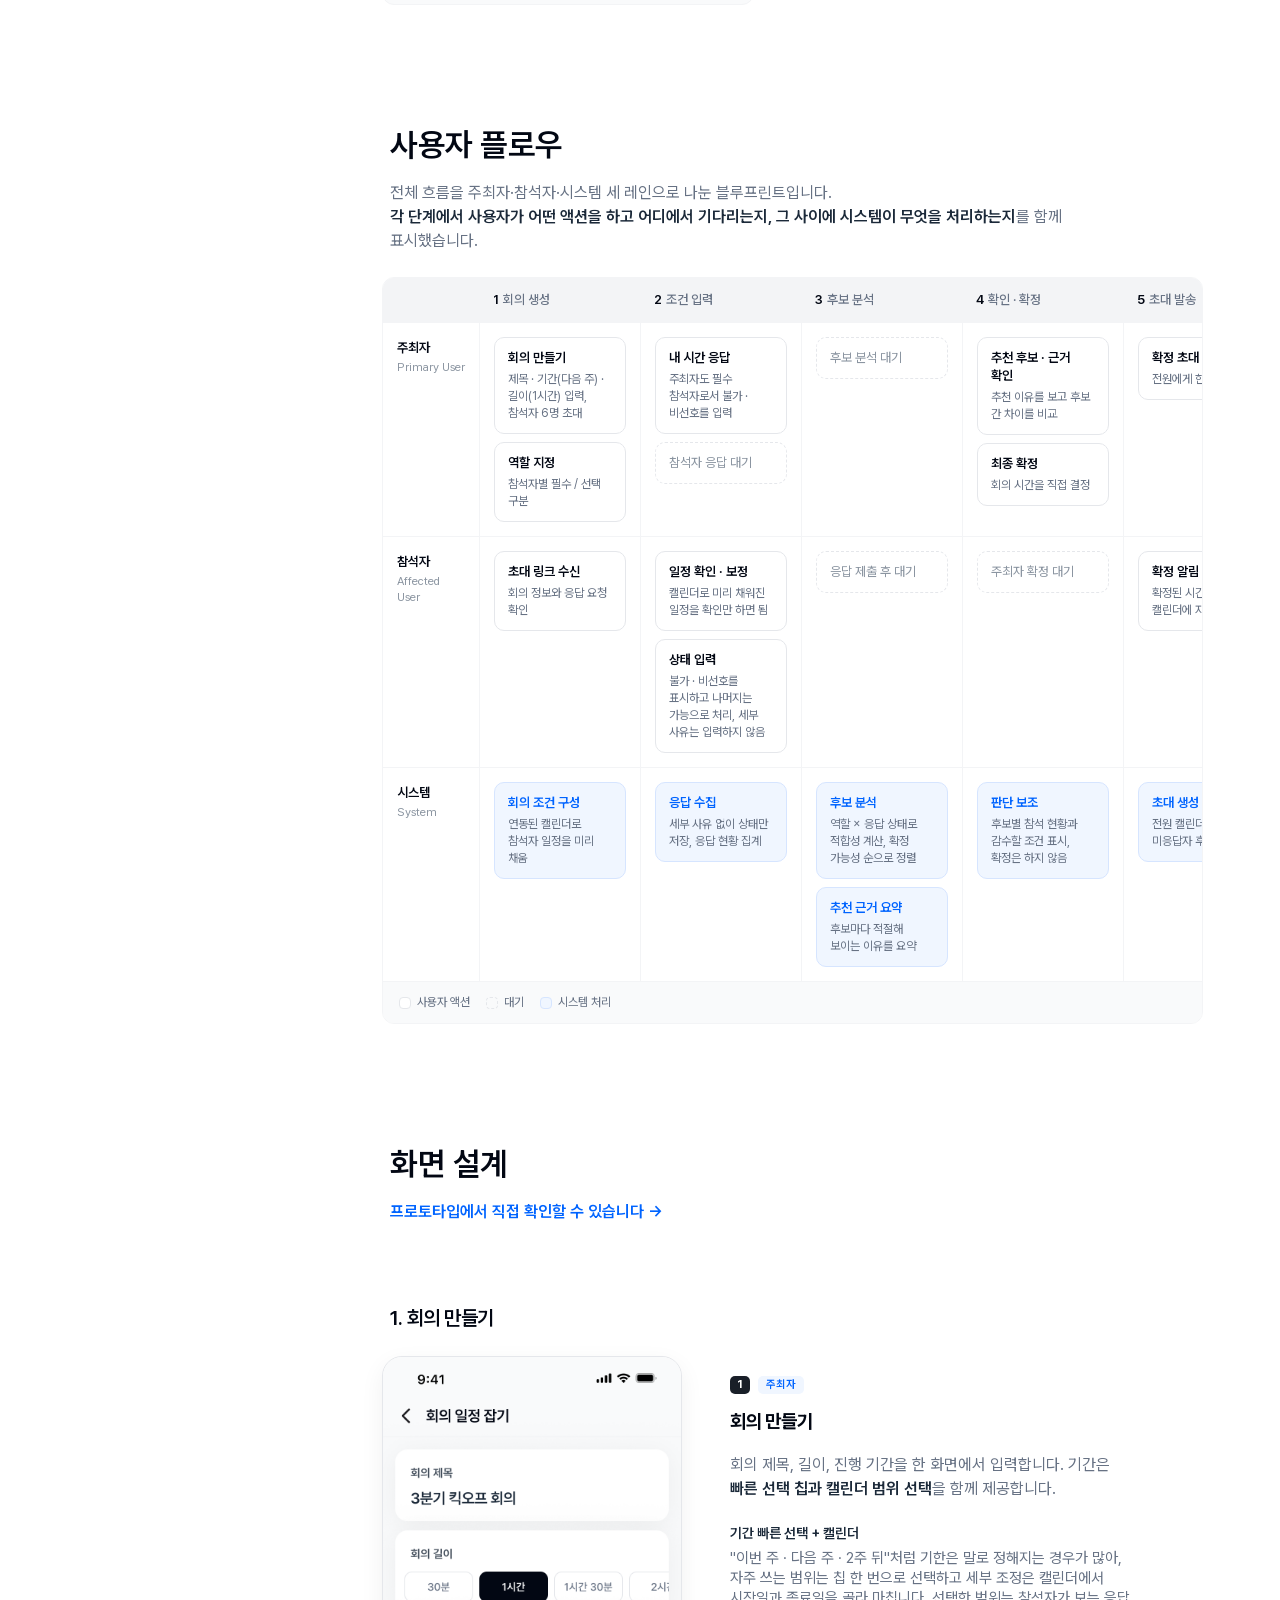
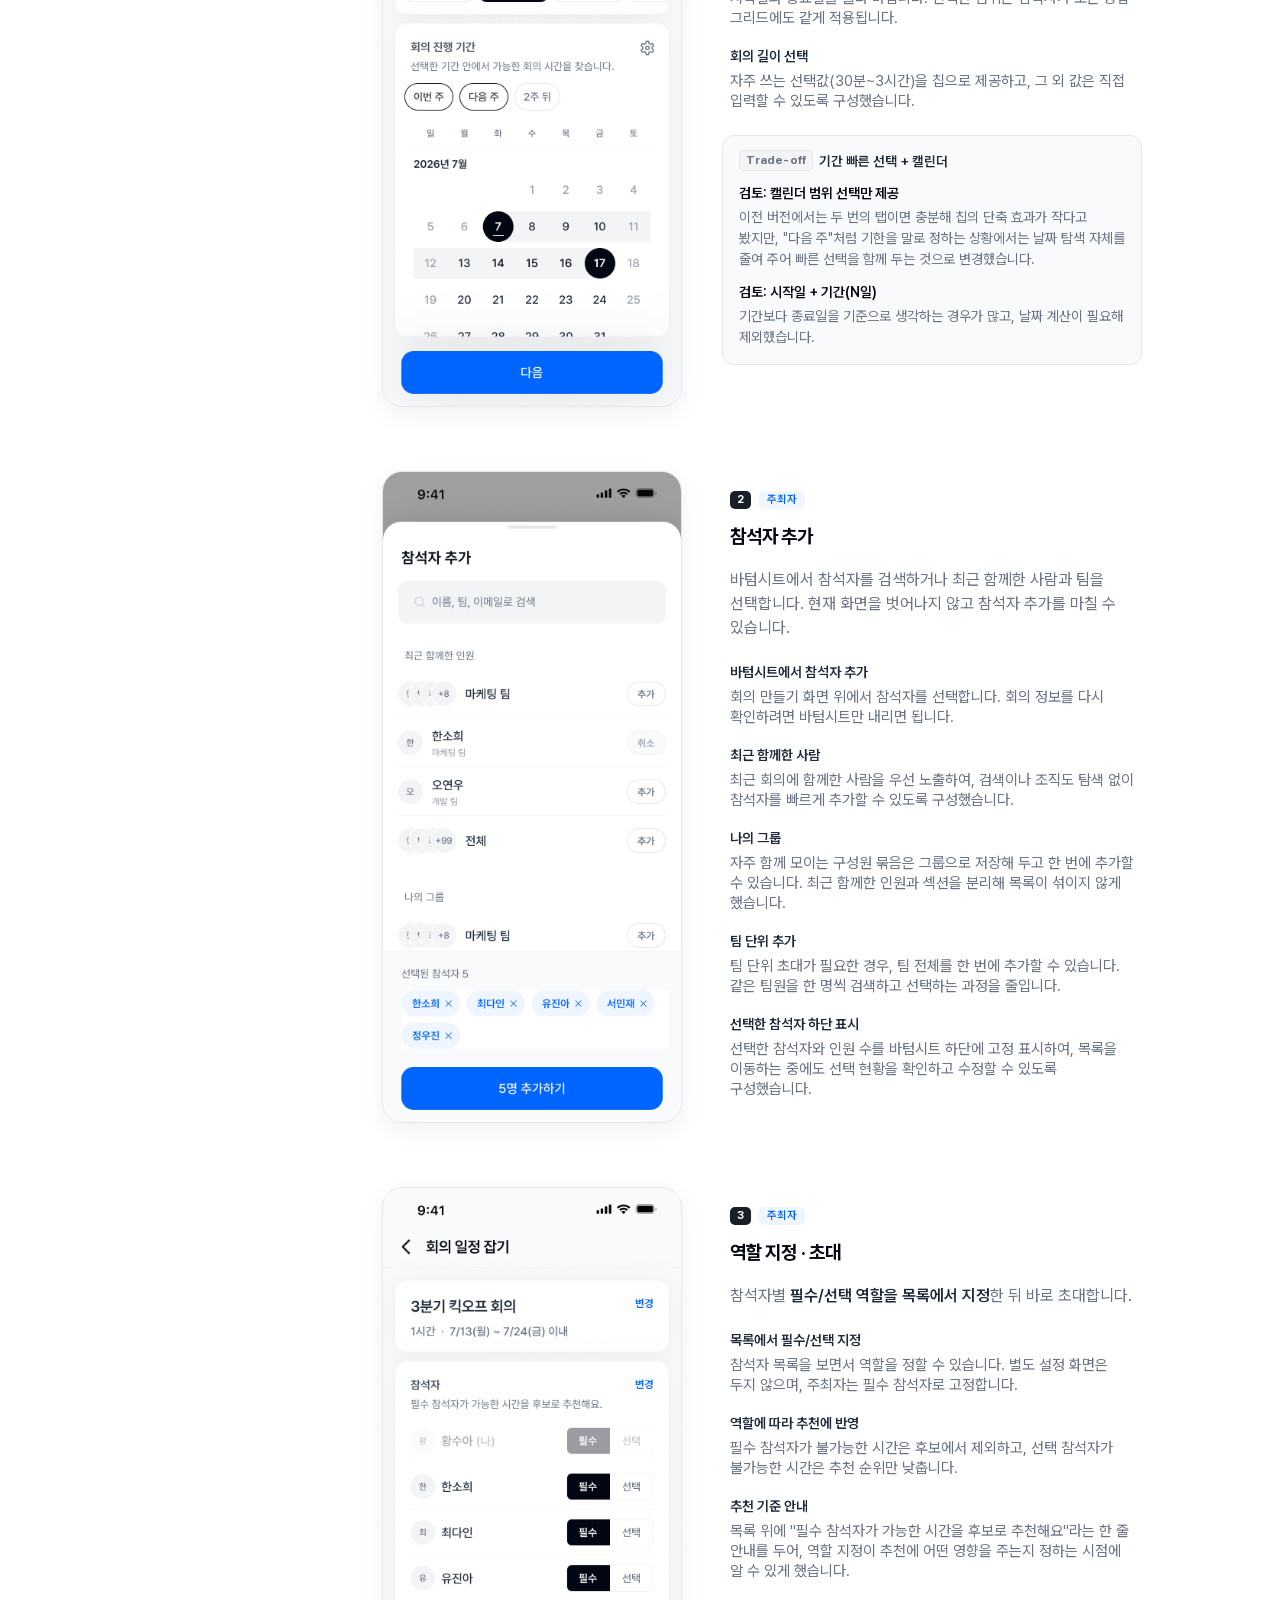
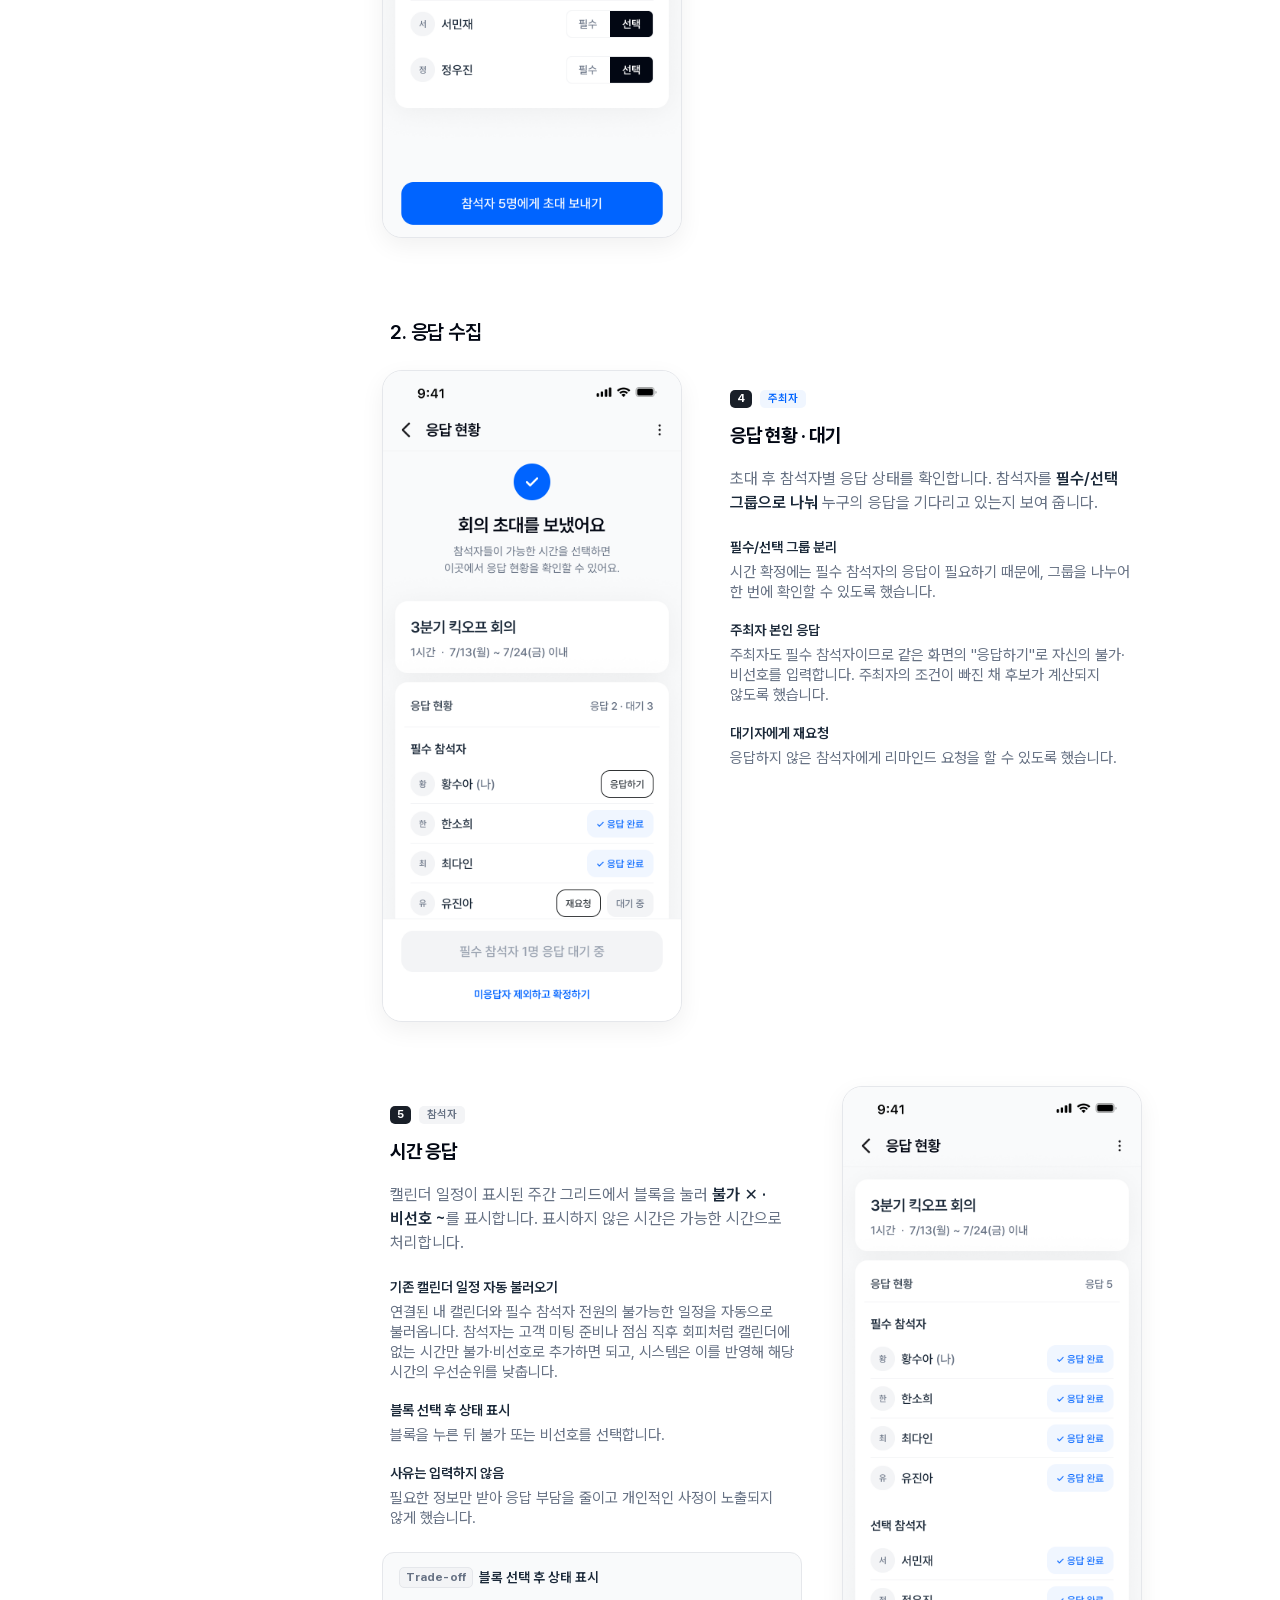
==== commit a26e4104: "Replace solution-presuming interview quote with need-based one Co-Authored-By: Claude Fable 5 <norep" ====
--- a/final.html
+++ b/final.html
@@ -629,7 +629,7 @@
 왜 그 시간이 적절한지 이해할 수 있는 정보를 원했고, 최종 선택의 권한은 유지하고 싶어 했습니다.</p>
                 </div>
                 <div class="quotes">
-                  <p>“추천은 시스템이 해주고, 최종 결정은 주최자가 하는 구조가 맞다고 봅니다.”</p>
+                  <p>“정리는 누가 대신 해줬으면 좋겠는데, 결정까지 맡기긴 불안해요.”</p>
                   <p>“이 시간은 모두 가능하지만 2명이 직전 회의가 있음 같은 정보를 알 수 있으면 좋겠어요.”</p>
                 </div>
               </div>
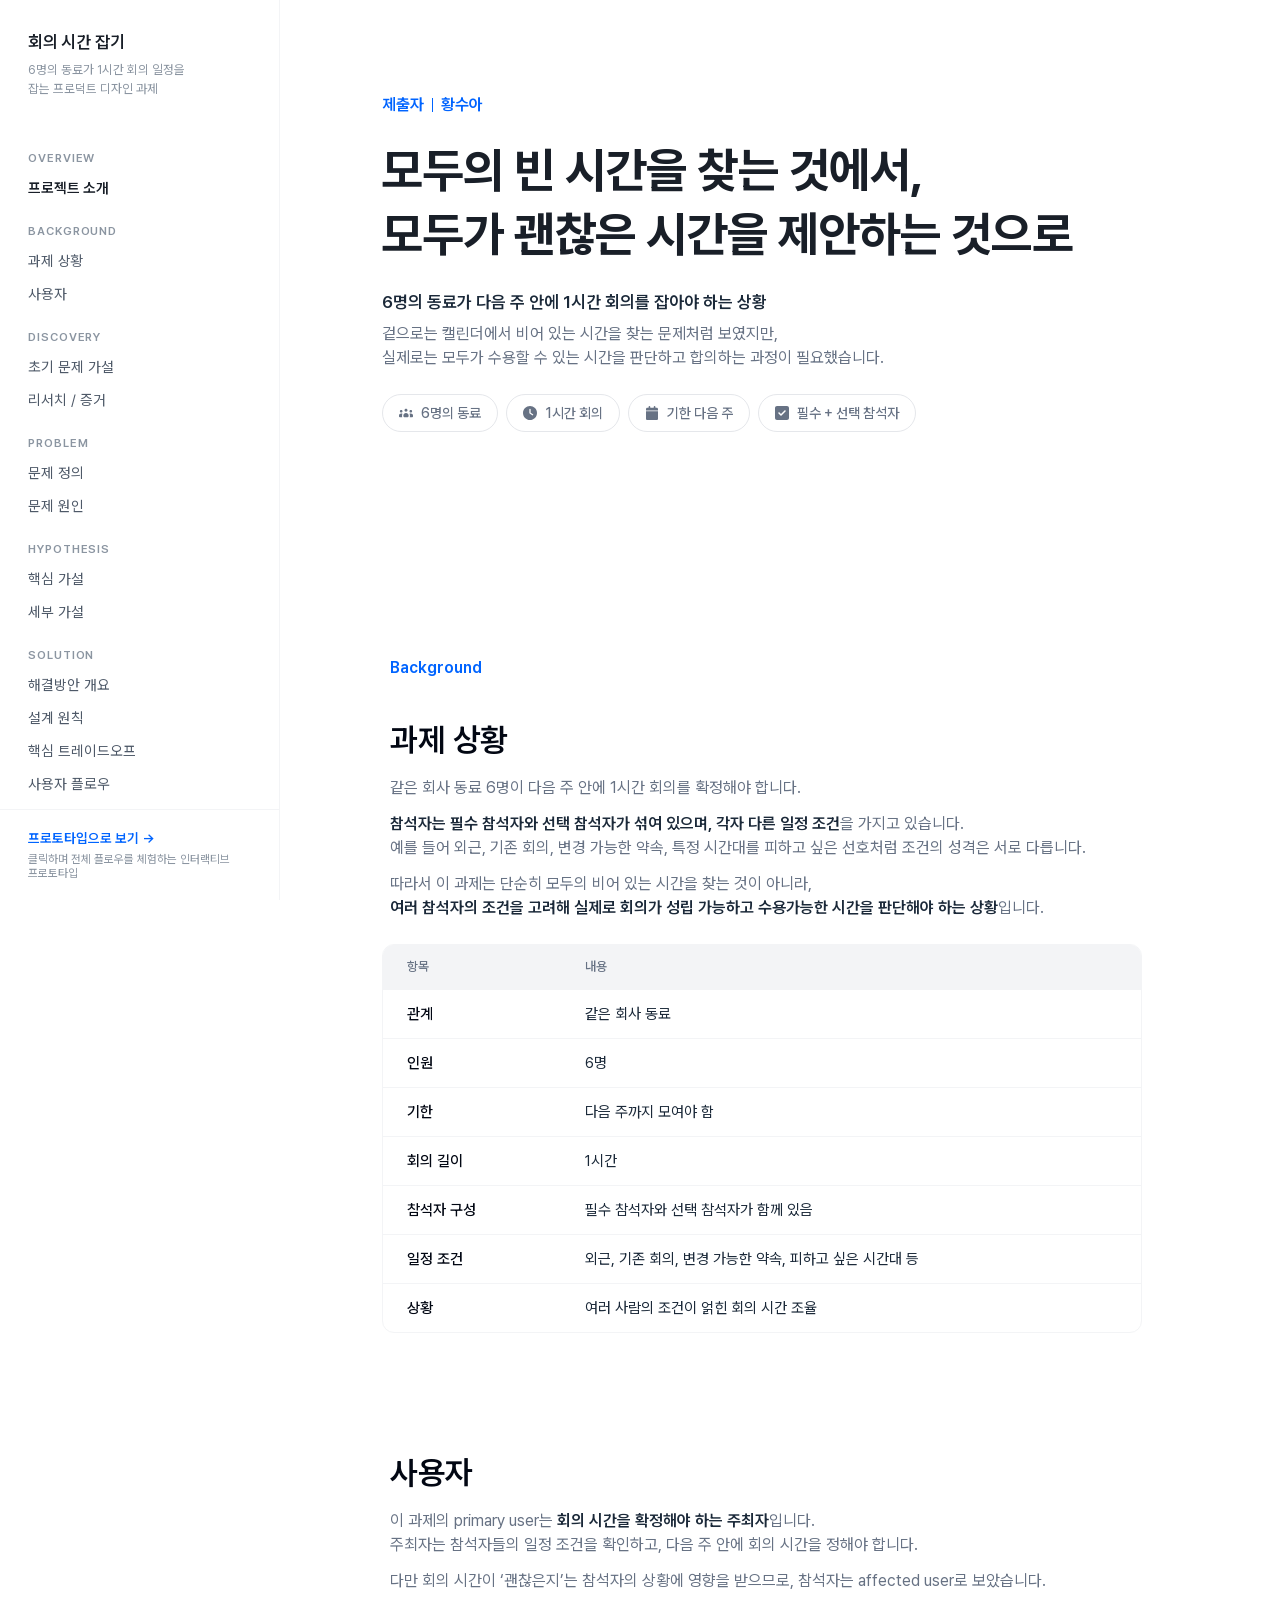
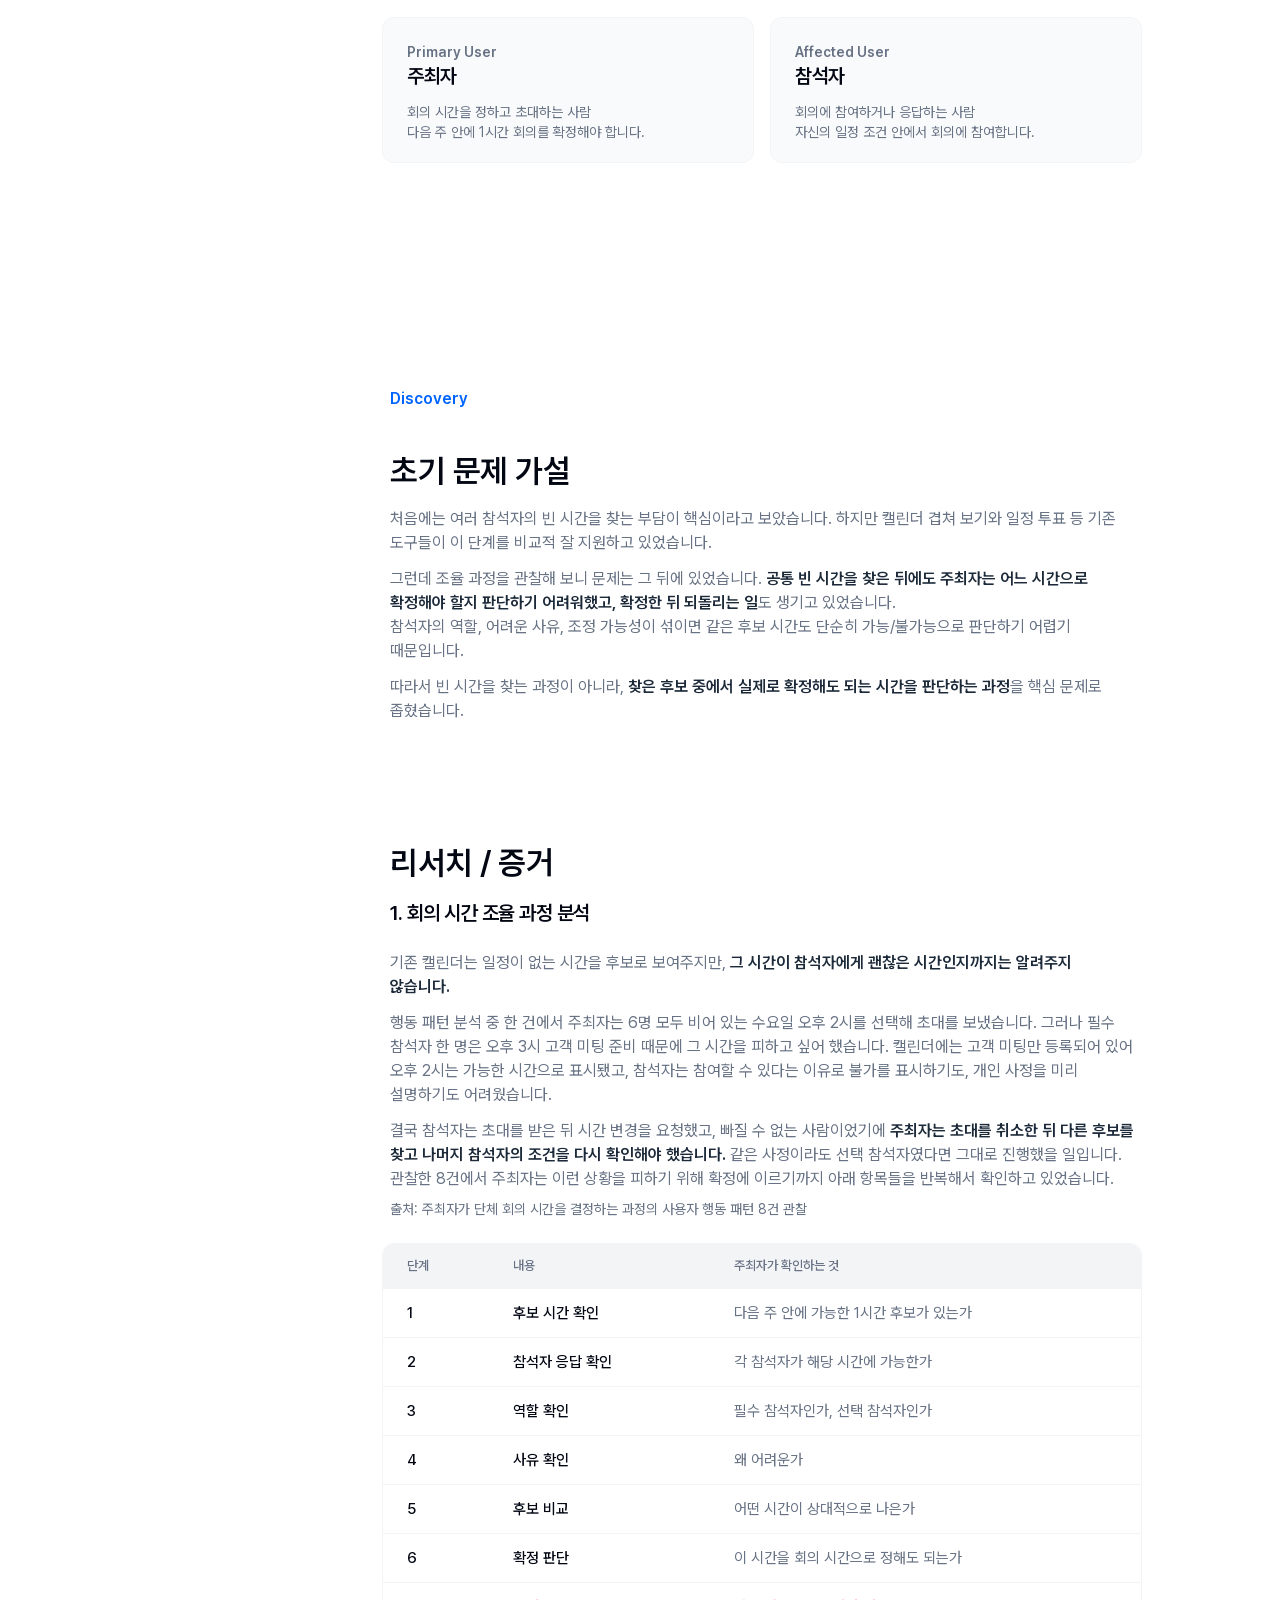
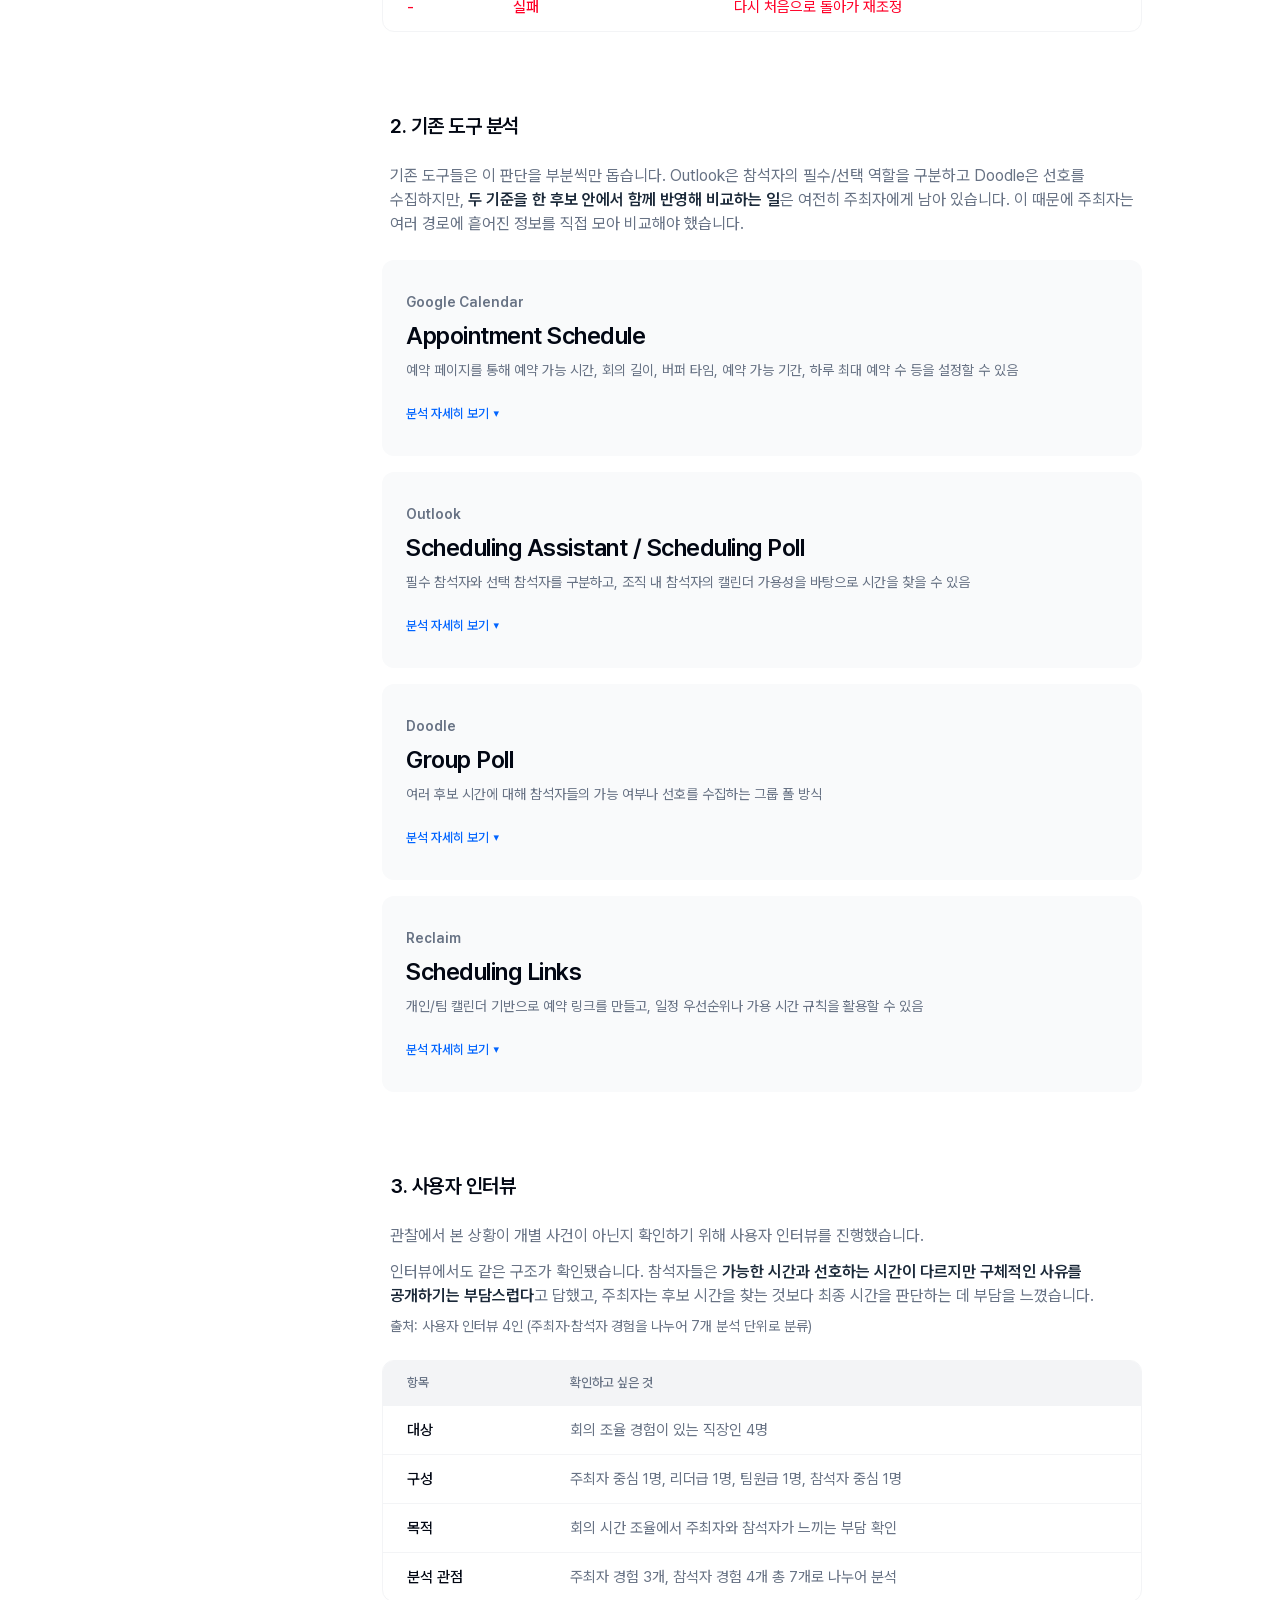
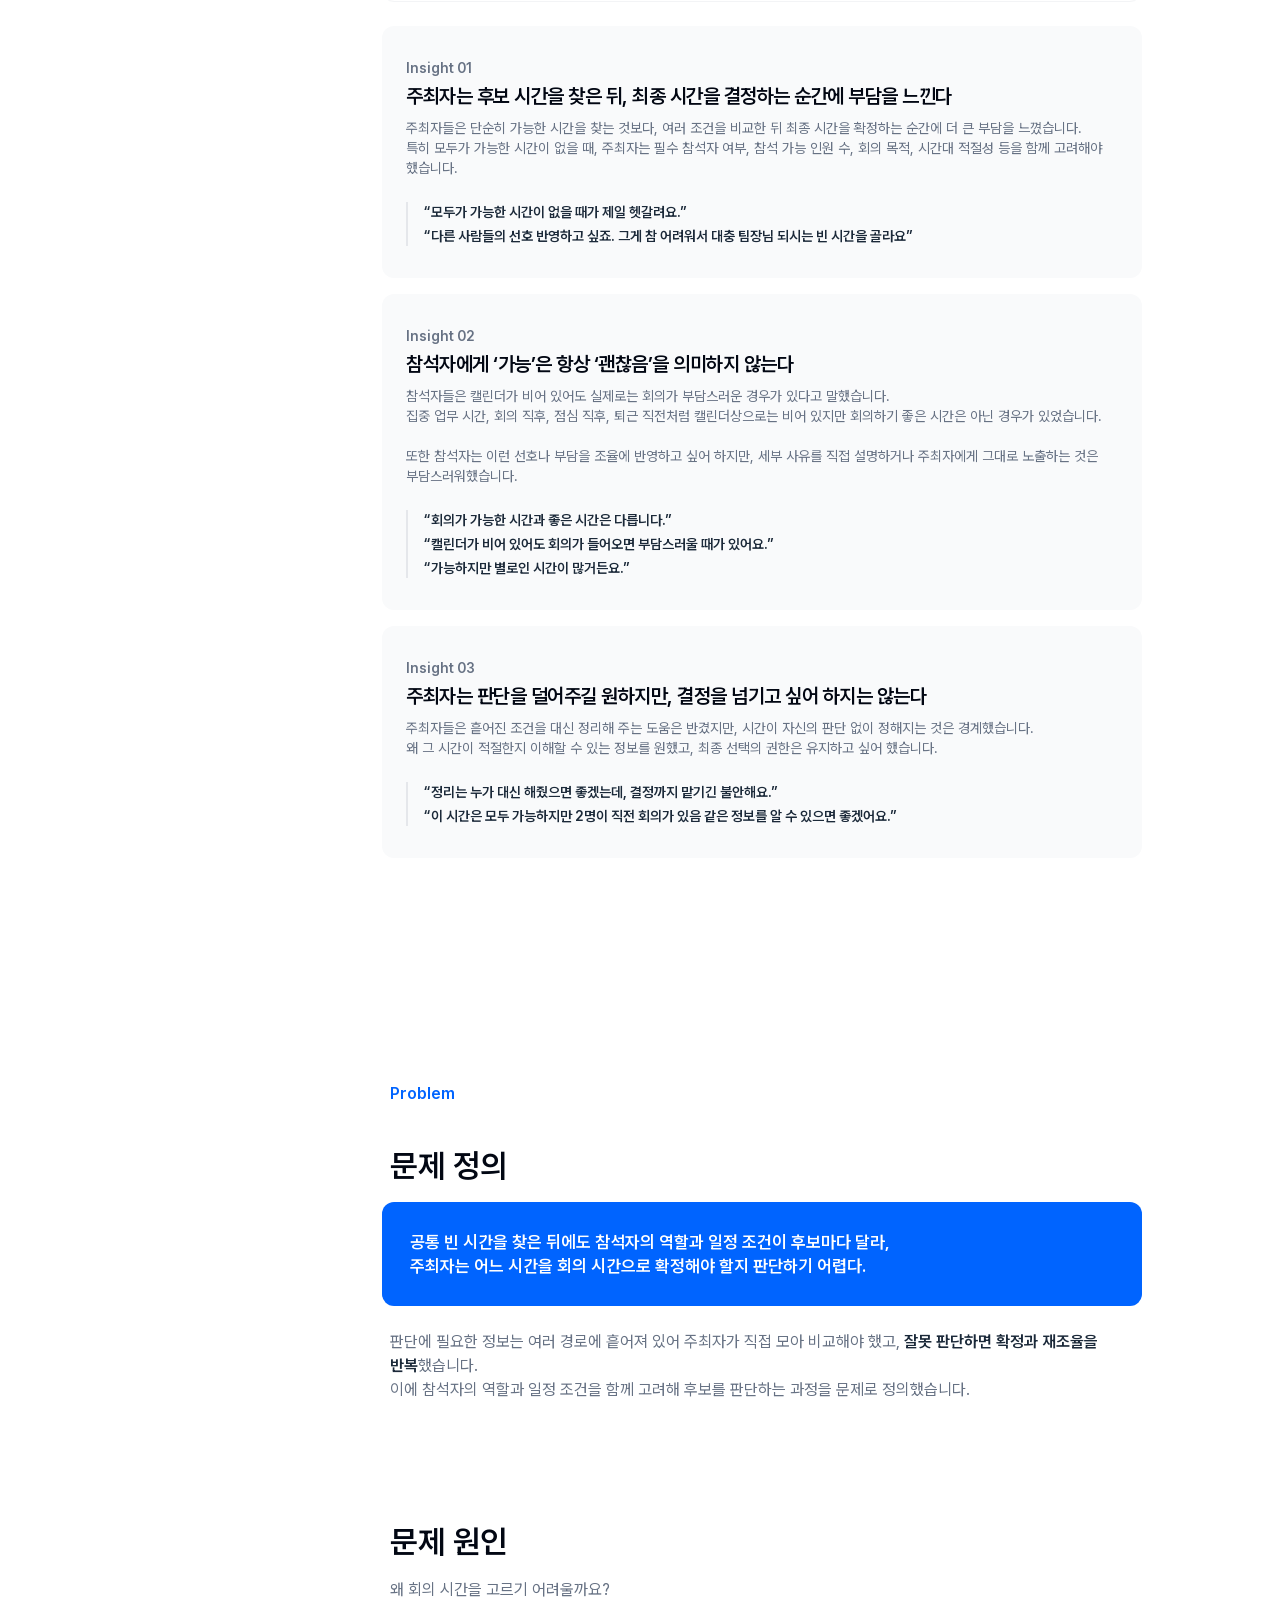
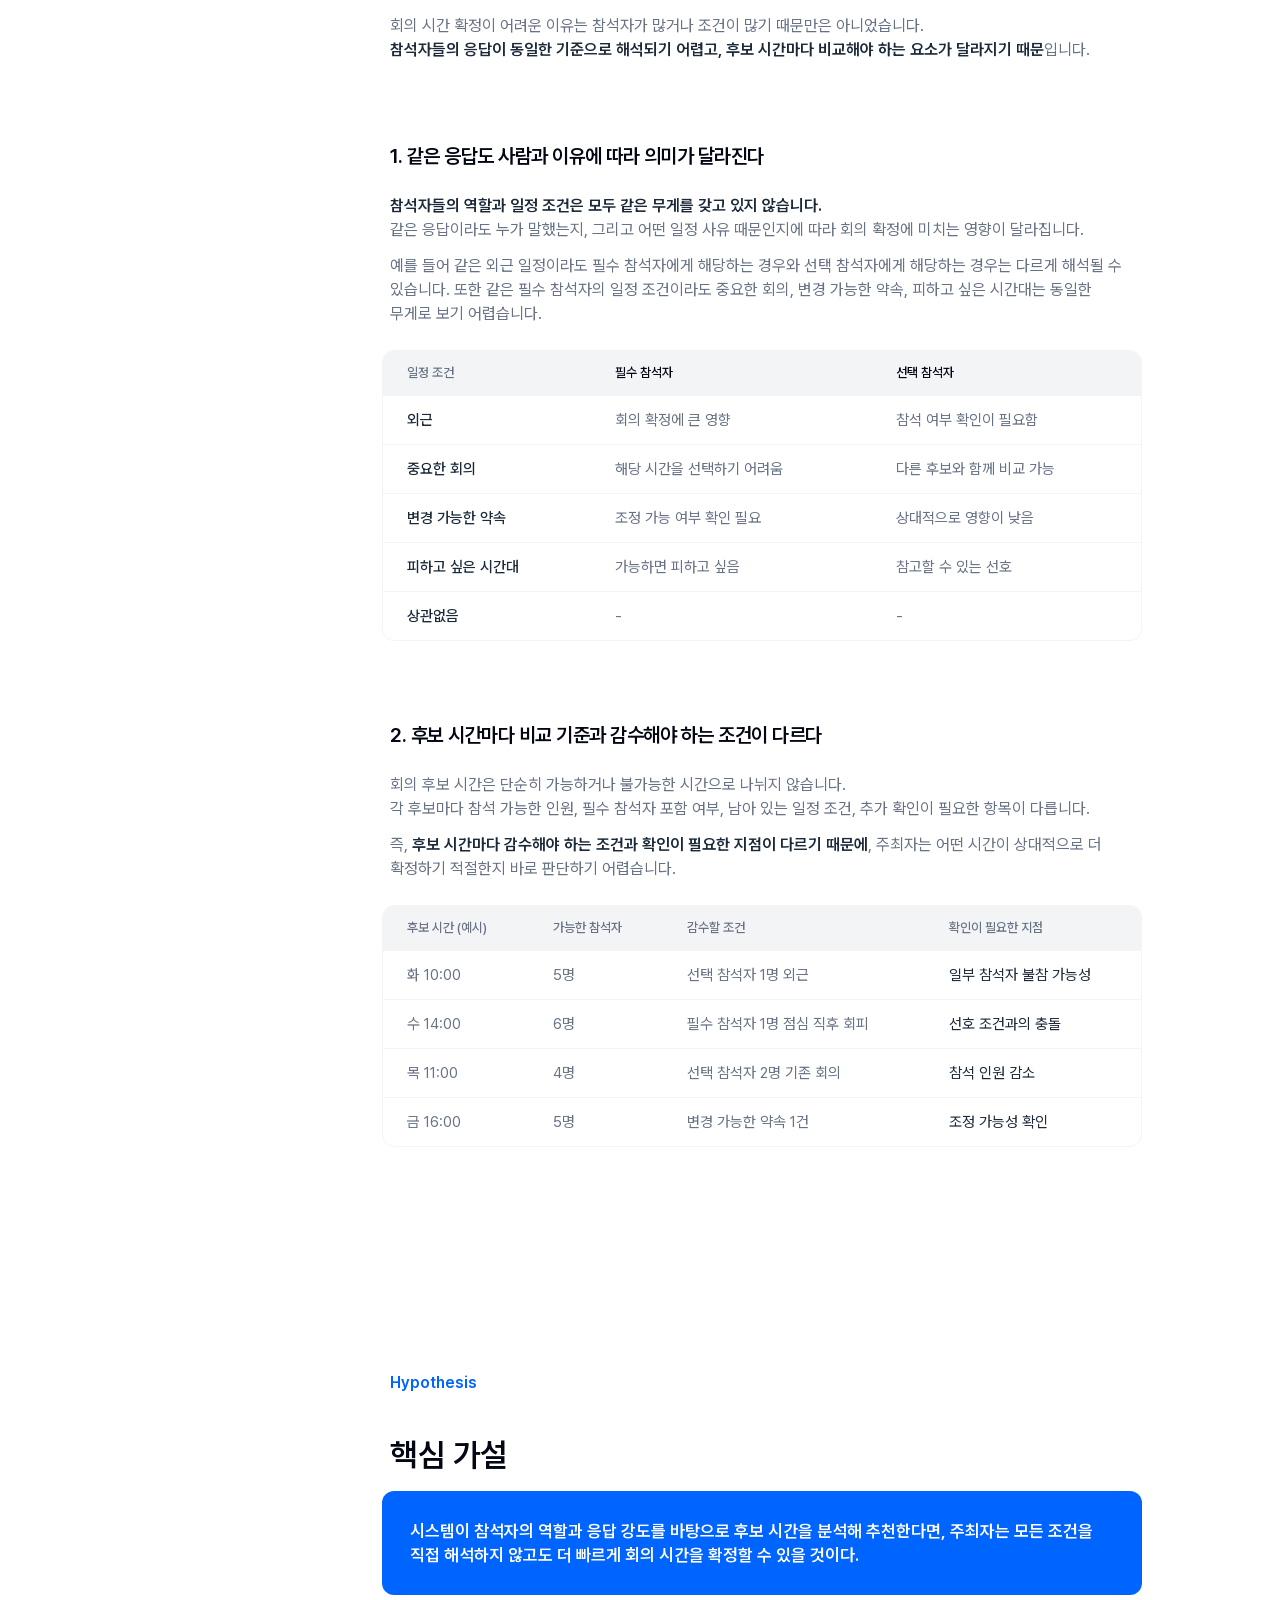
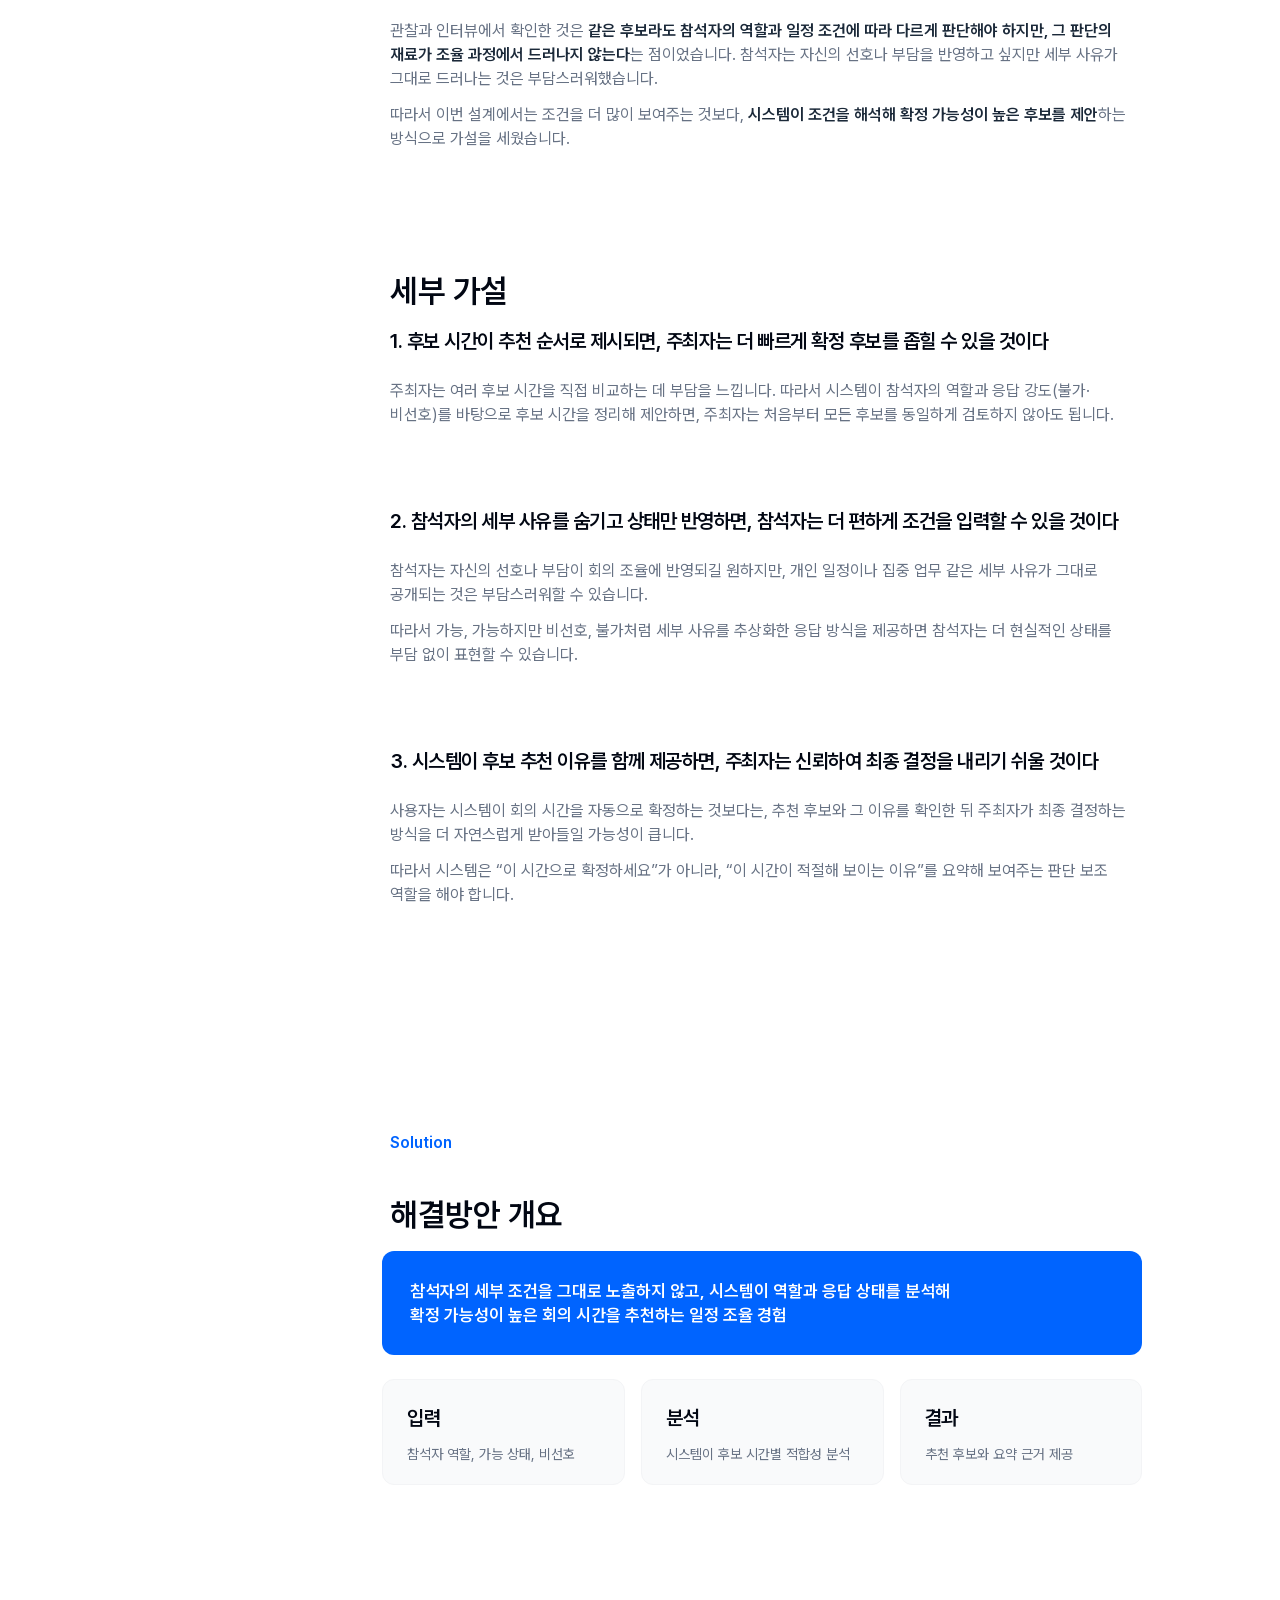
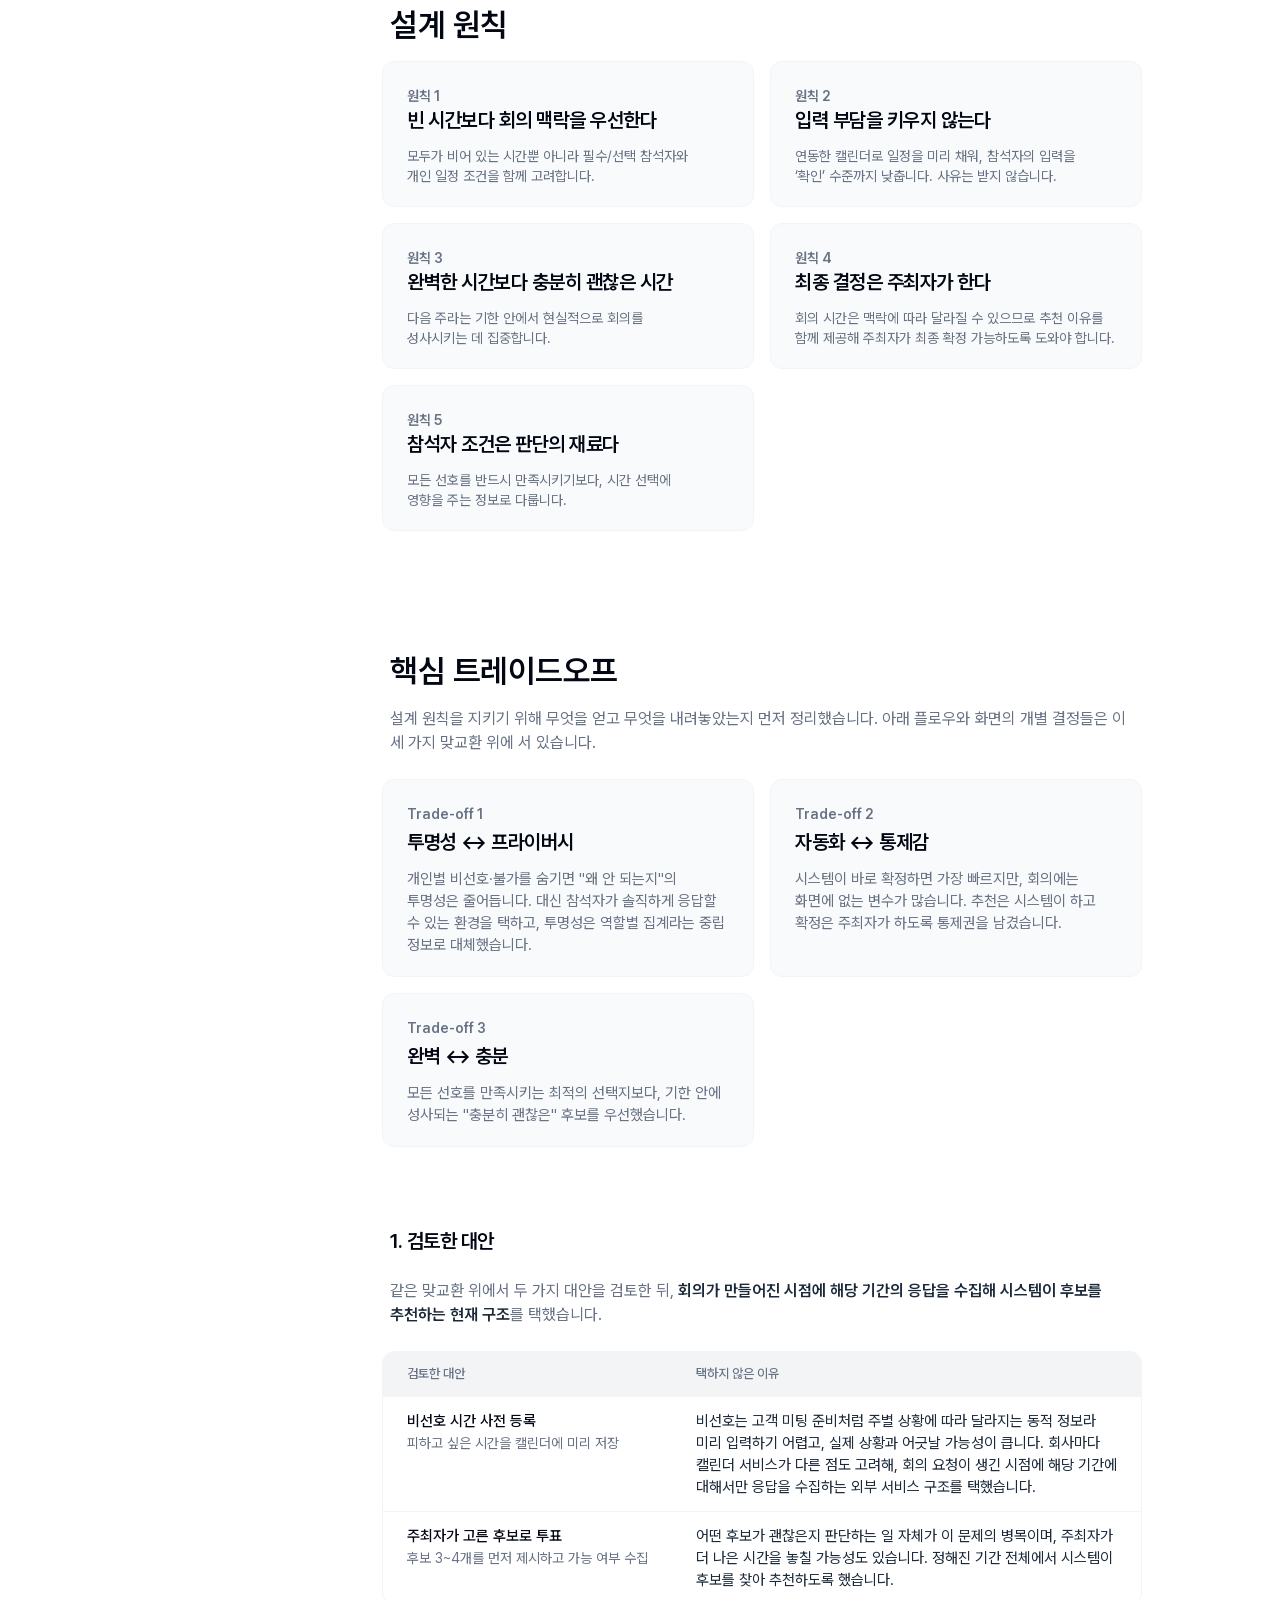
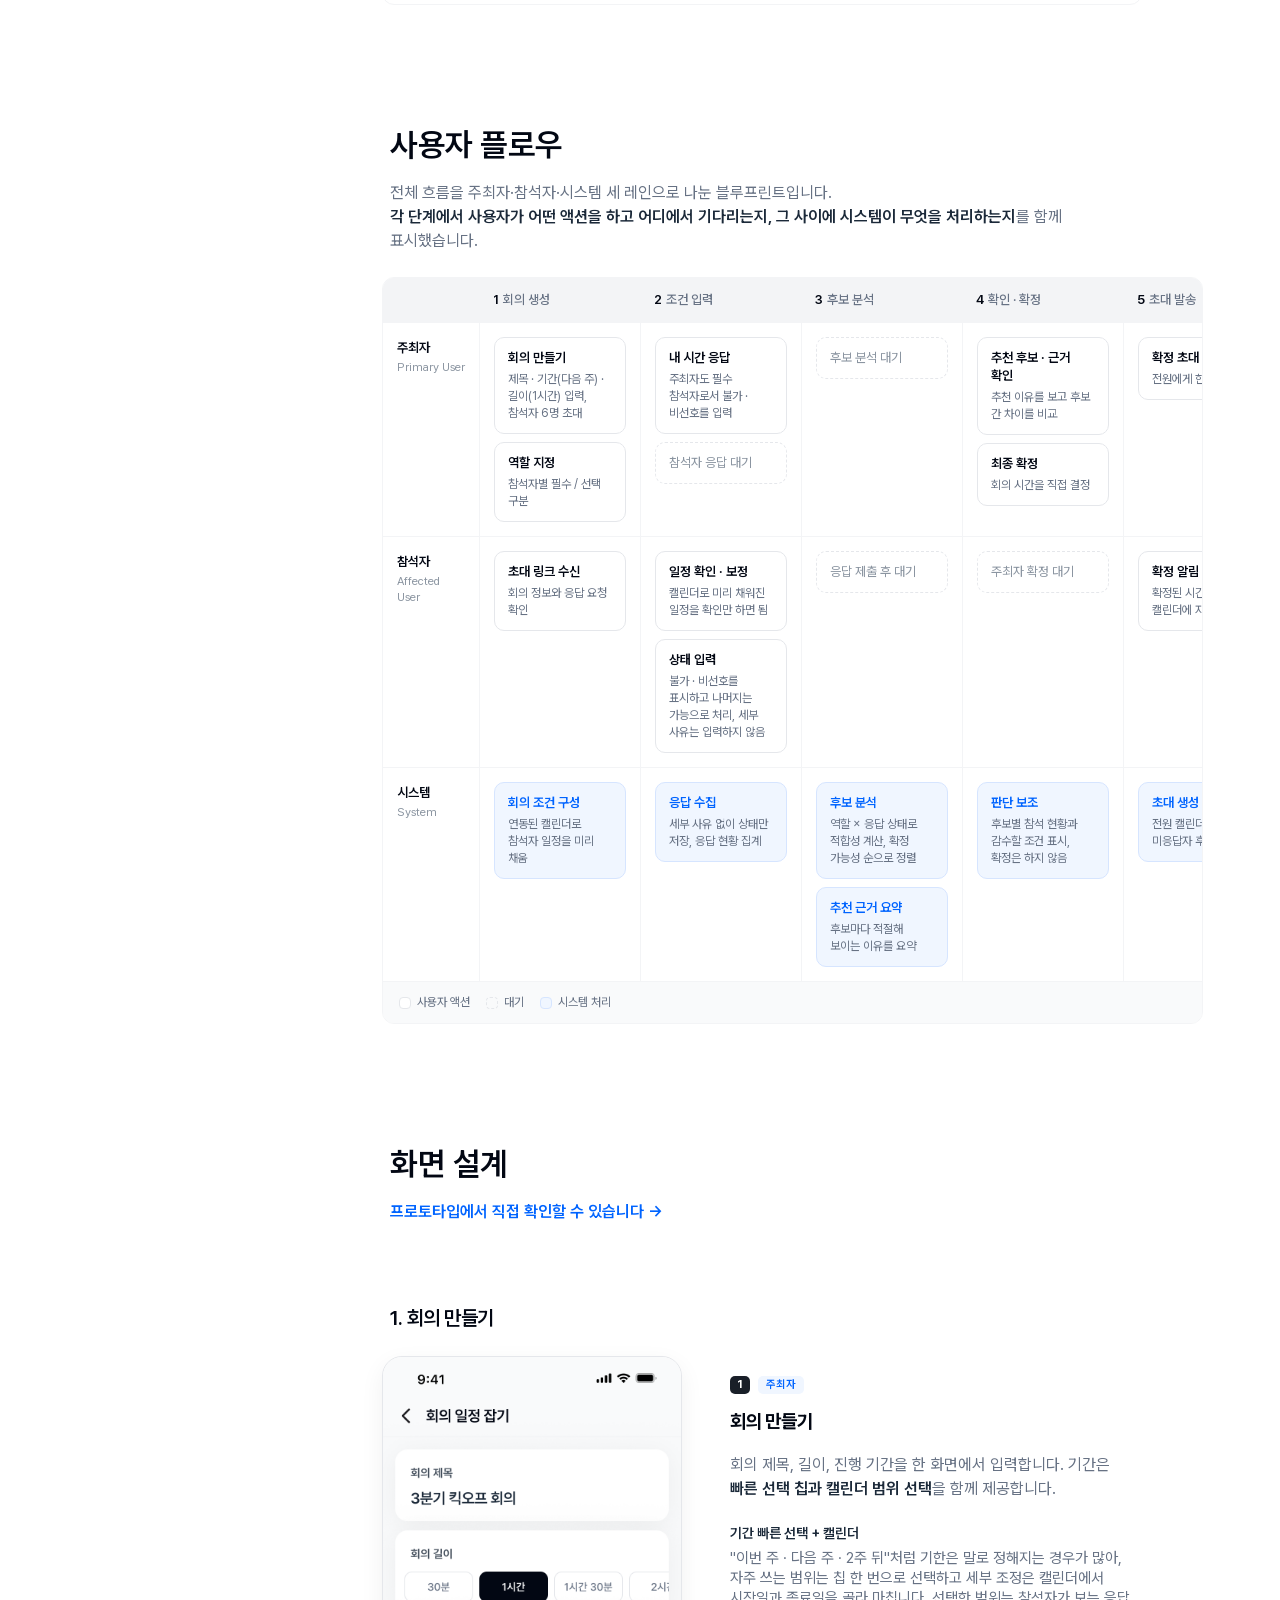
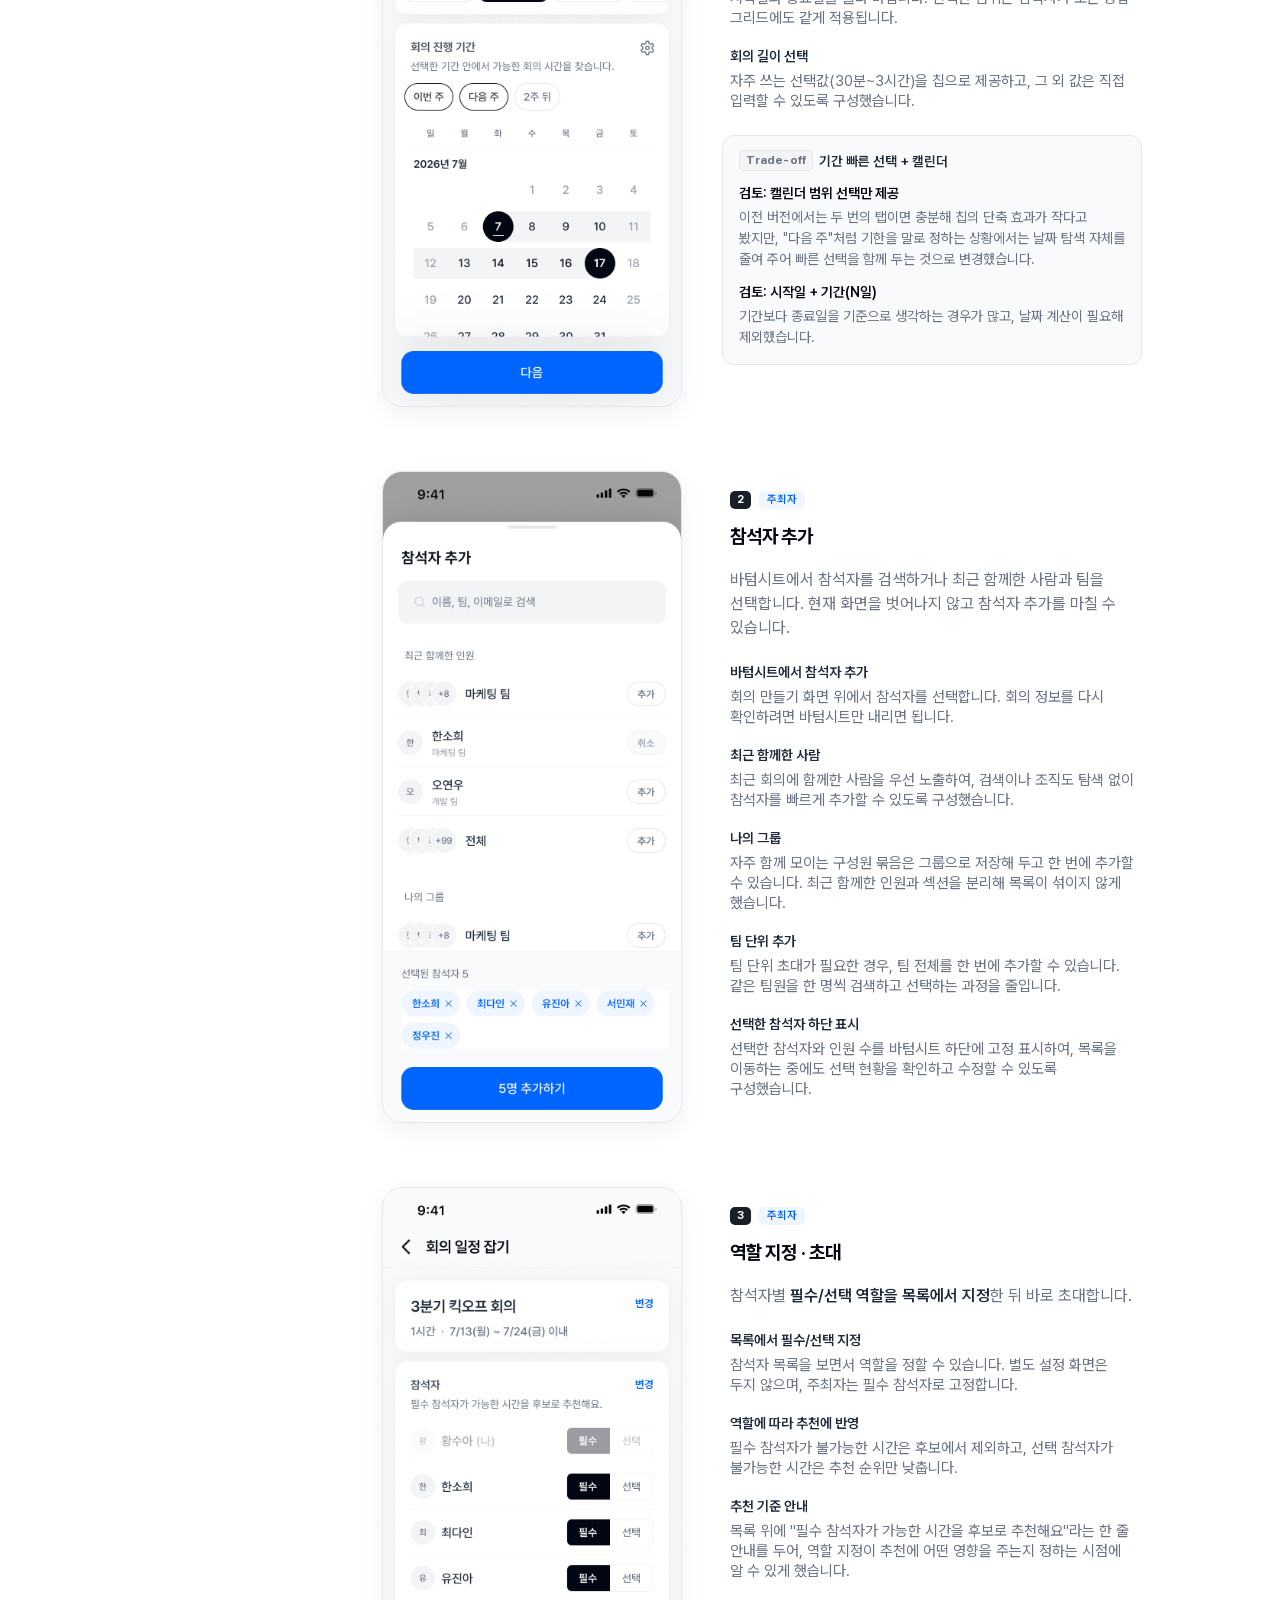
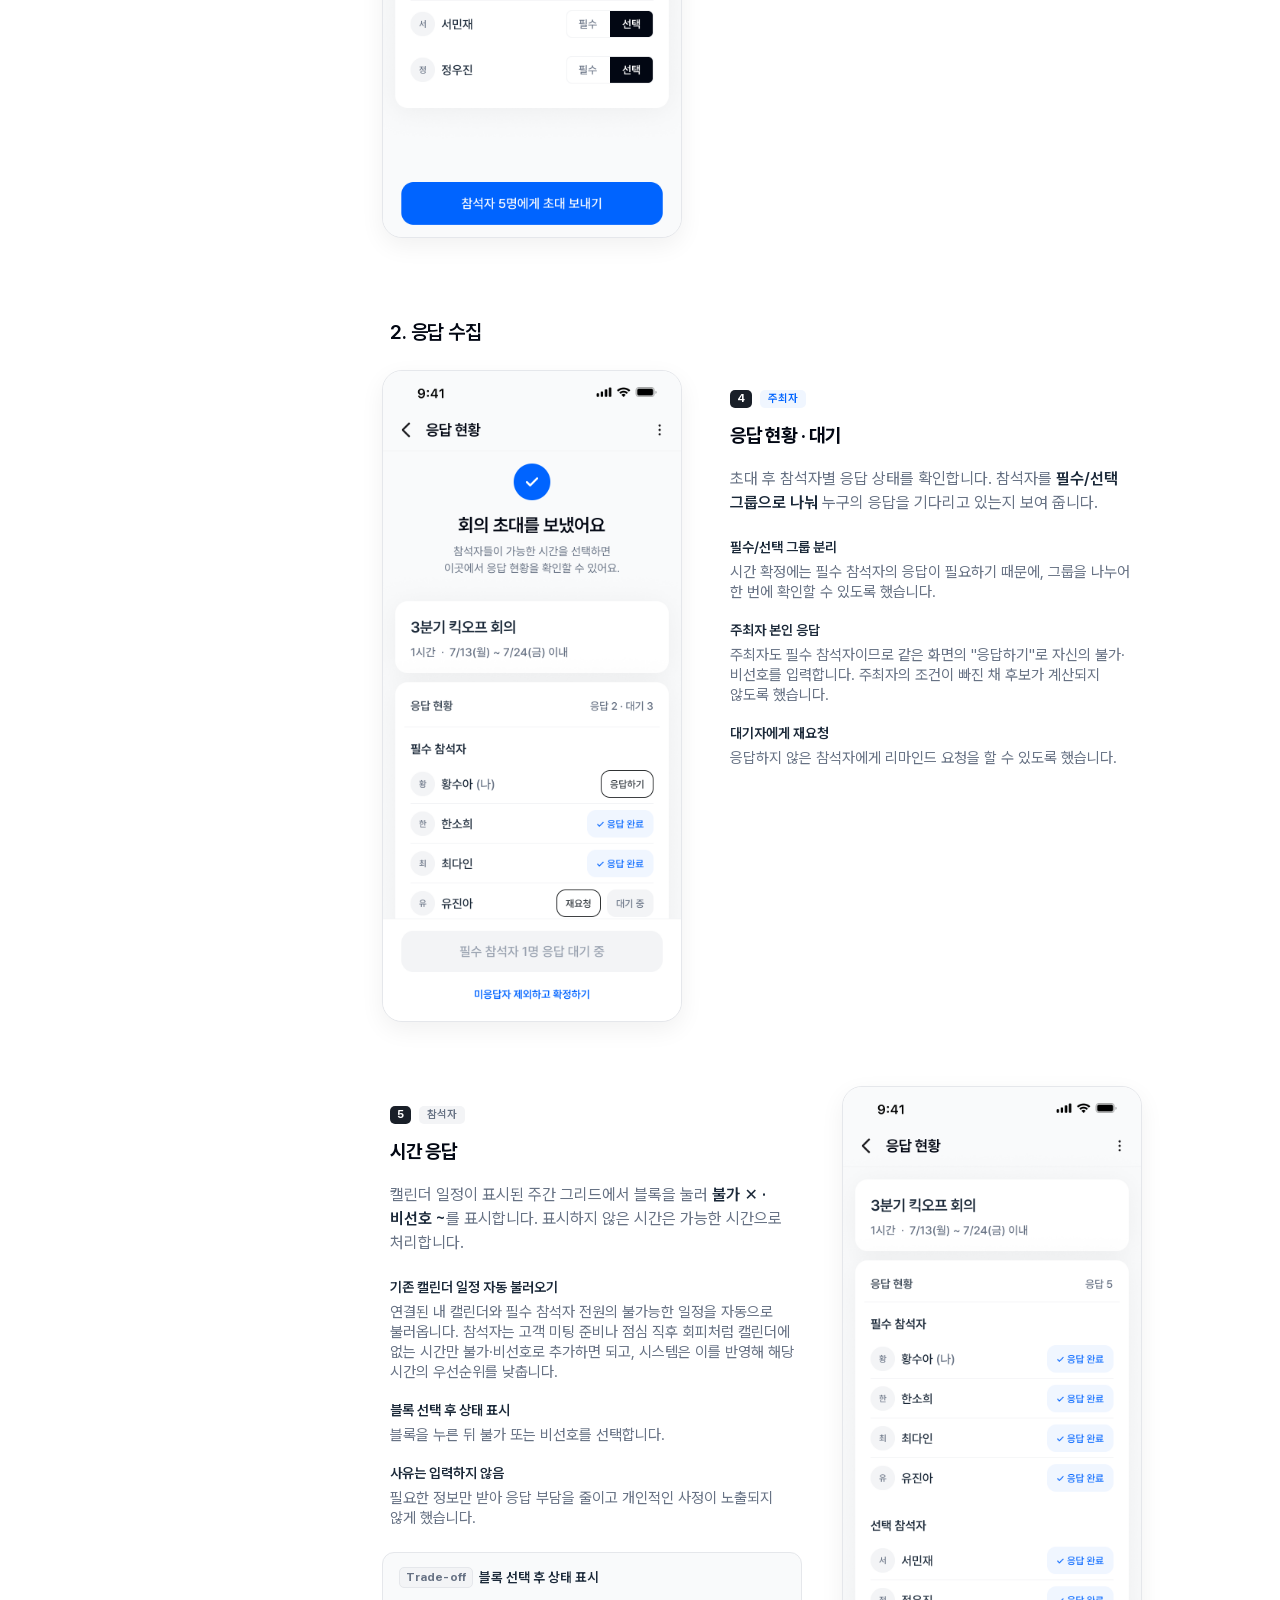
==== commit b43ea53d: "Move reviewed-alternatives table under key trade-offs section Co-Authored-By: Claude Fable 5 <norepl" ====
--- a/final.html
+++ b/final.html
@@ -798,10 +798,67 @@
                 </div>
               </div>
             </div>
+          </div>
+        </section>
+
+        <section class="sec" id="principles">
+          <h2 class="h-xl">설계 원칙</h2>
+          <div class="body">
+            <div class="cards2">
+              <div class="card">
+                <div><div class="label">원칙 1</div><h4>빈 시간보다 회의 맥락을 우선한다</h4></div>
+                <p>모두가 비어 있는 시간뿐 아니라 필수/선택 참석자와
+개인 일정 조건을 함께 고려합니다.</p>
+              </div>
+              <div class="card">
+                <div><div class="label">원칙 2</div><h4>입력 부담을 키우지 않는다</h4></div>
+                <p>연동한 캘린더로 일정을 미리 채워, 참석자의 입력을
+‘확인’ 수준까지 낮춥니다. 사유는 받지 않습니다.</p>
+              </div>
+              <div class="card">
+                <div><div class="label">원칙 3</div><h4>완벽한 시간보다 충분히 괜찮은 시간</h4></div>
+                <p>다음 주라는 기한 안에서 현실적으로 회의를
+성사시키는 데 집중합니다.</p>
+              </div>
+              <div class="card">
+                <div><div class="label">원칙 4</div><h4>최종 결정은 주최자가 한다</h4></div>
+                <p>회의 시간은 맥락에 따라 달라질 수 있으므로 추천 이유를 함께 제공해 주최자가 최종 확정 가능하도록 도와야 합니다.</p>
+              </div>
+              <div class="card">
+                <div><div class="label">원칙 5</div><h4>참석자 조건은 판단의 재료다</h4></div>
+                <p>모든 선호를 반드시 만족시키기보다, 시간 선택에
+영향을 주는 정보로 다룹니다.</p>
+              </div>
+            </div>
+          </div>
+        </section>
+
+        <section class="sec" id="tradeoffs">
+          <h2 class="h-xl">핵심 트레이드오프</h2>
+          <div class="body">
+            <div class="grp">
+              <div class="pgroup">
+                <p class="b-base">설계 원칙을 지키기 위해 무엇을 얻고 무엇을 내려놓았는지 먼저 정리했습니다. 아래 플로우와 화면의 개별 결정들은 이 세 가지 맞교환 위에 서 있습니다.</p>
+              </div>
+              <div class="cards2">
+                <div class="card">
+                  <div><div class="label">Trade-off 1</div><h4>투명성 ↔ 프라이버시</h4></div>
+                  <p>개인별 비선호·불가를 숨기면 "왜 안 되는지"의 투명성은 줄어듭니다. 대신 참석자가 솔직하게 응답할 수 있는 환경을 택하고, 투명성은 역할별 집계라는 중립 정보로 대체했습니다.</p>
+                </div>
+                <div class="card">
+                  <div><div class="label">Trade-off 2</div><h4>자동화 ↔ 통제감</h4></div>
+                  <p>시스템이 바로 확정하면 가장 빠르지만, 회의에는 화면에 없는 변수가 많습니다. 추천은 시스템이 하고 확정은 주최자가 하도록 통제권을 남겼습니다.</p>
+                </div>
+                <div class="card">
+                  <div><div class="label">Trade-off 3</div><h4>완벽 ↔ 충분</h4></div>
+                  <p>모든 선호를 만족시키는 최적의 선택지보다, 기한 안에 성사되는 "충분히 괜찮은" 후보를 우선했습니다.</p>
+                </div>
+              </div>
+            </div>
             <div class="grp">
               <h3 class="h-sm">검토한 대안</h3>
               <div class="pgroup">
-                <p class="b-base">같은 문제를 겨냥한 두 가지 대안을 검토한 뒤, <span class="hl">회의가 만들어진 시점에 해당 기간의 응답을 수집해 시스템이 후보를 추천하는 현재 구조</span>를 택했습니다.</p>
+                <p class="b-base">같은 맞교환 위에서 두 가지 대안을 검토한 뒤, <span class="hl">회의가 만들어진 시점에 해당 기간의 응답을 수집해 시스템이 후보를 추천하는 현재 구조</span>를 택했습니다.</p>
               </div>
               <div class="tbl tbl-scroll">
                 <table>
@@ -811,63 +868,6 @@
                     <tr><td class="key">주최자가 고른 후보로 투표<br><span class="b-xs">후보 3~4개를 먼저 제시하고 가능 여부 수집</span></td><td class="hl2">어떤 후보가 괜찮은지 판단하는 일 자체가 이 문제의 병목이며, 주최자가 더 나은 시간을 놓칠 가능성도 있습니다. 정해진 기간 전체에서 시스템이 후보를 찾아 추천하도록 했습니다.</td></tr>
                   </tbody>
                 </table>
-              </div>
-            </div>
-          </div>
-        </section>
-
-        <section class="sec" id="principles">
-          <h2 class="h-xl">설계 원칙</h2>
-          <div class="body">
-            <div class="cards2">
-              <div class="card">
-                <div><div class="label">원칙 1</div><h4>빈 시간보다 회의 맥락을 우선한다</h4></div>
-                <p>모두가 비어 있는 시간뿐 아니라 필수/선택 참석자와
-개인 일정 조건을 함께 고려합니다.</p>
-              </div>
-              <div class="card">
-                <div><div class="label">원칙 2</div><h4>입력 부담을 키우지 않는다</h4></div>
-                <p>연동한 캘린더로 일정을 미리 채워, 참석자의 입력을
-‘확인’ 수준까지 낮춥니다. 사유는 받지 않습니다.</p>
-              </div>
-              <div class="card">
-                <div><div class="label">원칙 3</div><h4>완벽한 시간보다 충분히 괜찮은 시간</h4></div>
-                <p>다음 주라는 기한 안에서 현실적으로 회의를
-성사시키는 데 집중합니다.</p>
-              </div>
-              <div class="card">
-                <div><div class="label">원칙 4</div><h4>최종 결정은 주최자가 한다</h4></div>
-                <p>회의 시간은 맥락에 따라 달라질 수 있으므로 추천 이유를 함께 제공해 주최자가 최종 확정 가능하도록 도와야 합니다.</p>
-              </div>
-              <div class="card">
-                <div><div class="label">원칙 5</div><h4>참석자 조건은 판단의 재료다</h4></div>
-                <p>모든 선호를 반드시 만족시키기보다, 시간 선택에
-영향을 주는 정보로 다룹니다.</p>
-              </div>
-            </div>
-          </div>
-        </section>
-
-        <section class="sec" id="tradeoffs">
-          <h2 class="h-xl">핵심 트레이드오프</h2>
-          <div class="body">
-            <div class="grp">
-              <div class="pgroup">
-                <p class="b-base">설계 원칙을 지키기 위해 무엇을 얻고 무엇을 내려놓았는지 먼저 정리했습니다. 아래 플로우와 화면의 개별 결정들은 이 세 가지 맞교환 위에 서 있습니다.</p>
-              </div>
-              <div class="cards2">
-                <div class="card">
-                  <div><div class="label">Trade-off 1</div><h4>투명성 ↔ 프라이버시</h4></div>
-                  <p>개인별 비선호·불가를 숨기면 "왜 안 되는지"의 투명성은 줄어듭니다. 대신 참석자가 솔직하게 응답할 수 있는 환경을 택하고, 투명성은 역할별 집계라는 중립 정보로 대체했습니다.</p>
-                </div>
-                <div class="card">
-                  <div><div class="label">Trade-off 2</div><h4>자동화 ↔ 통제감</h4></div>
-                  <p>시스템이 바로 확정하면 가장 빠르지만, 회의에는 화면에 없는 변수가 많습니다. 추천은 시스템이 하고 확정은 주최자가 하도록 통제권을 남겼습니다.</p>
-                </div>
-                <div class="card">
-                  <div><div class="label">Trade-off 3</div><h4>완벽 ↔ 충분</h4></div>
-                  <p>모든 선호를 만족시키는 최적의 선택지보다, 기한 안에 성사되는 "충분히 괜찮은" 후보를 우선했습니다.</p>
-                </div>
               </div>
             </div>
           </div>
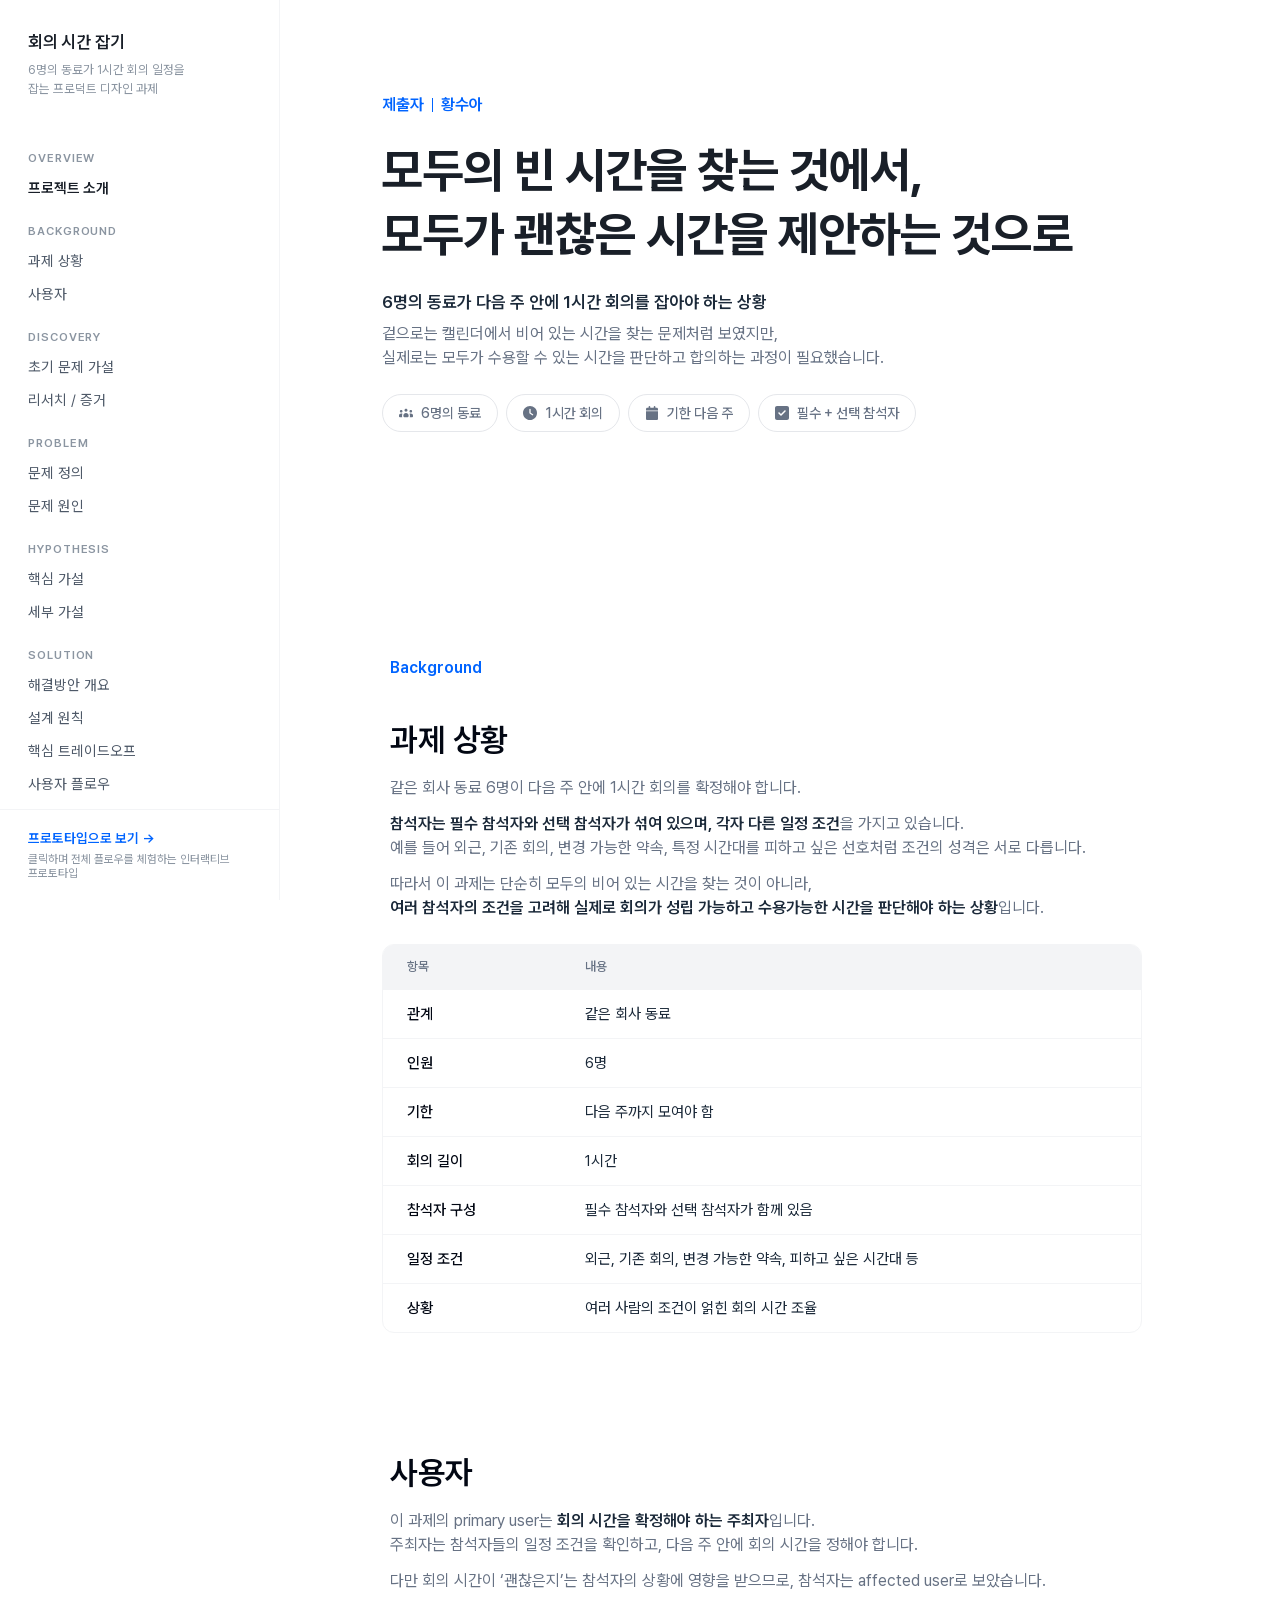
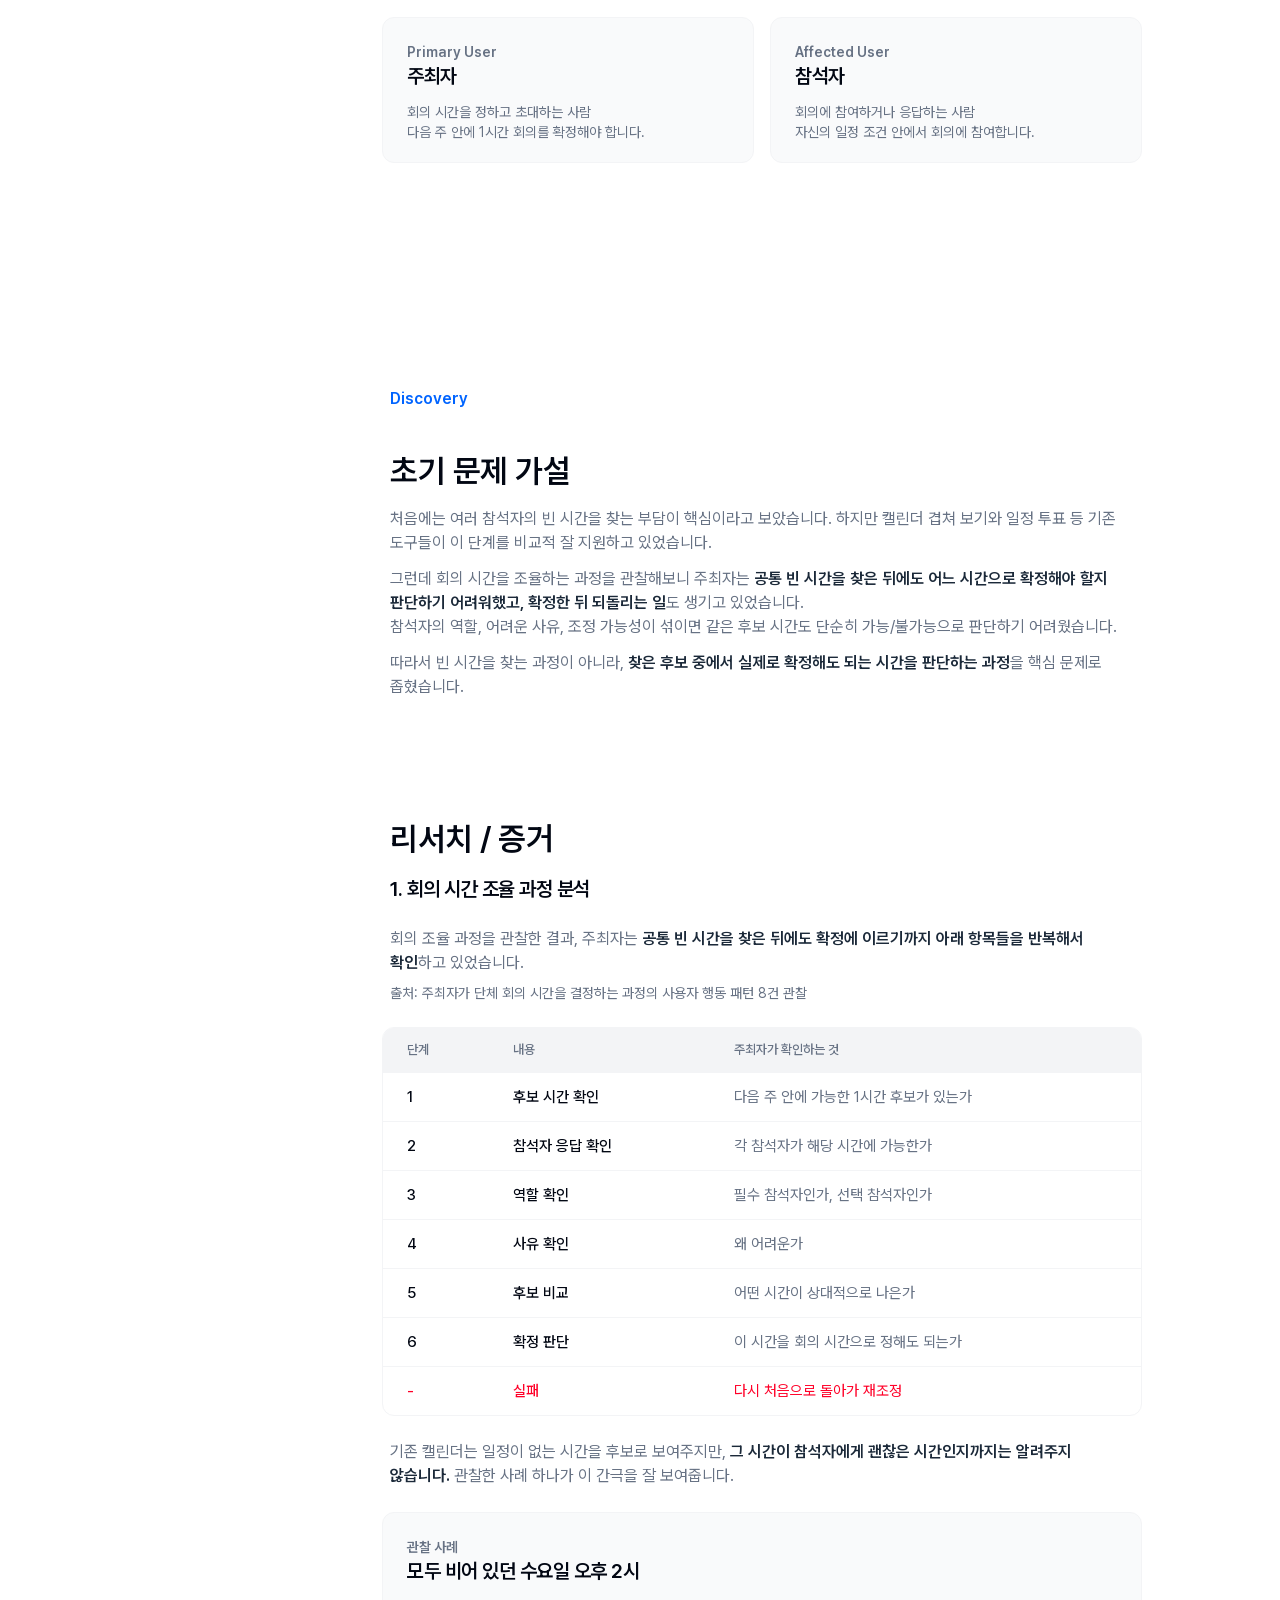
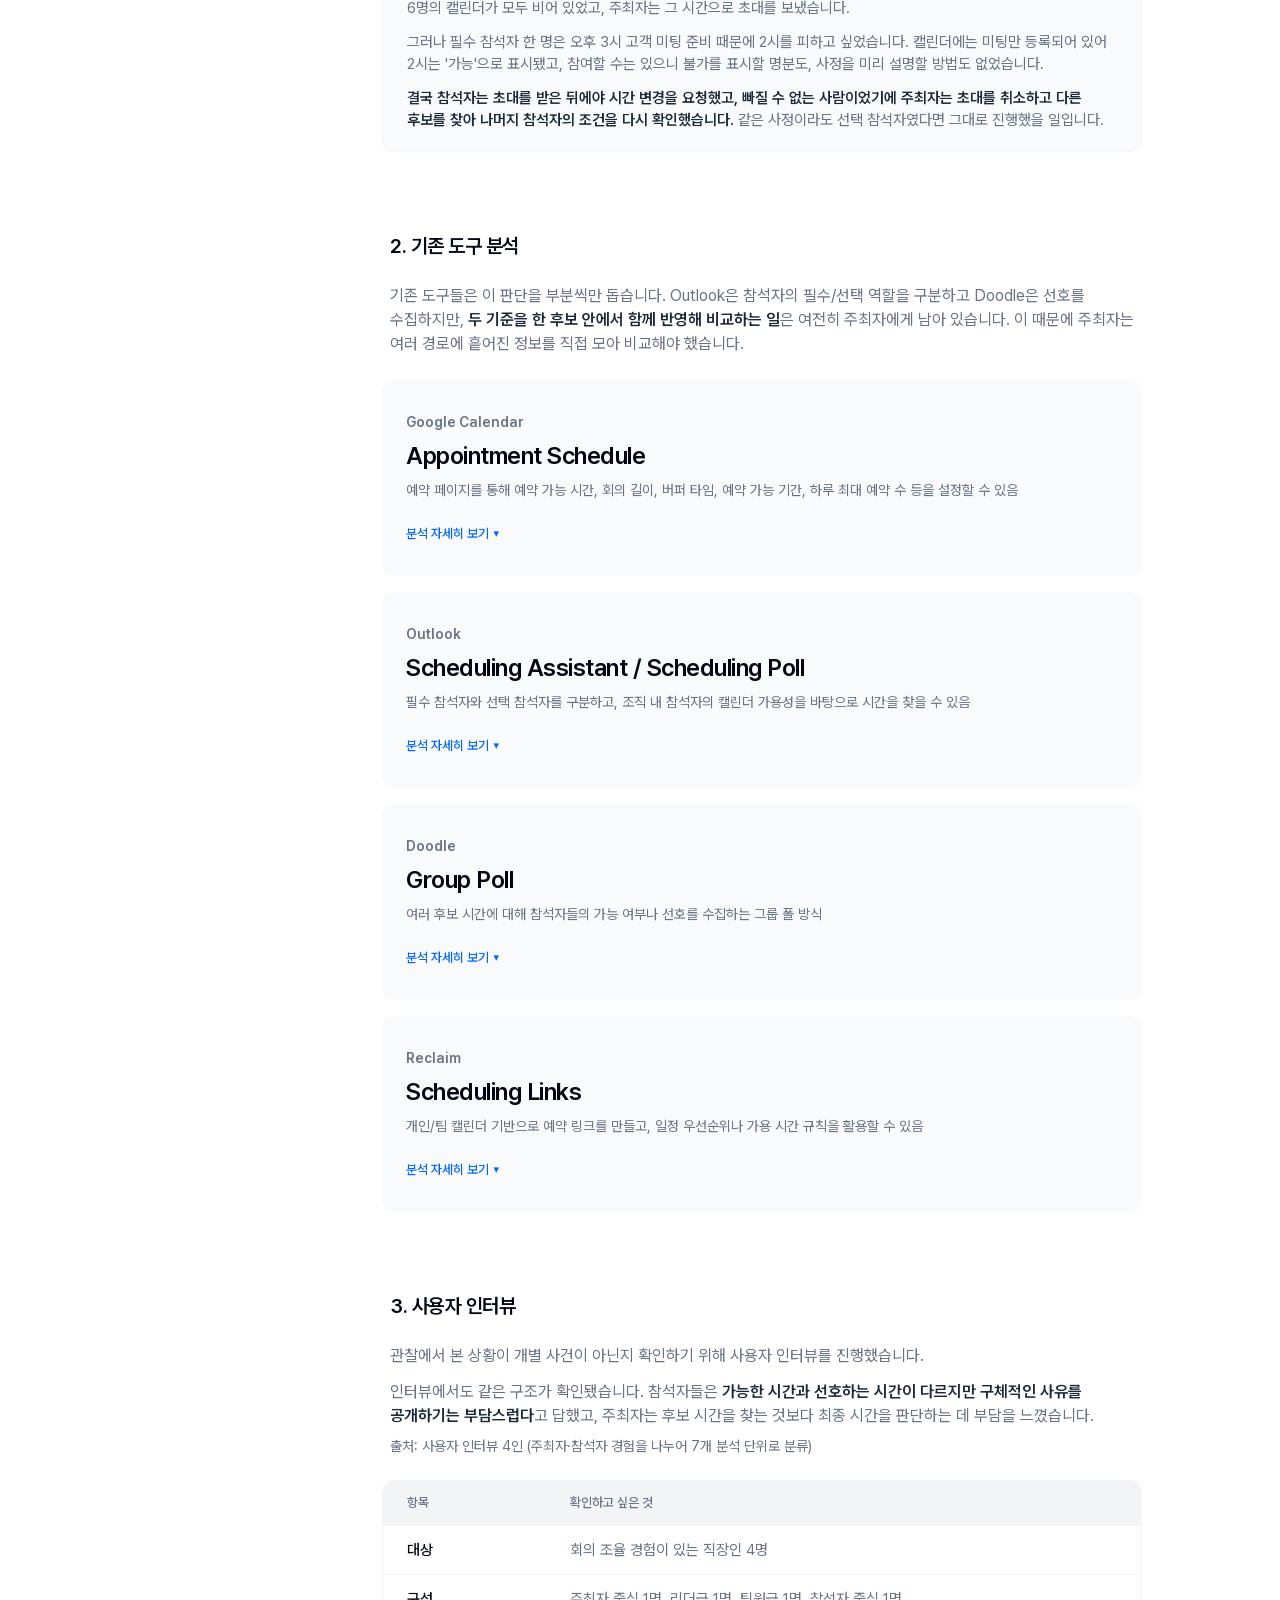
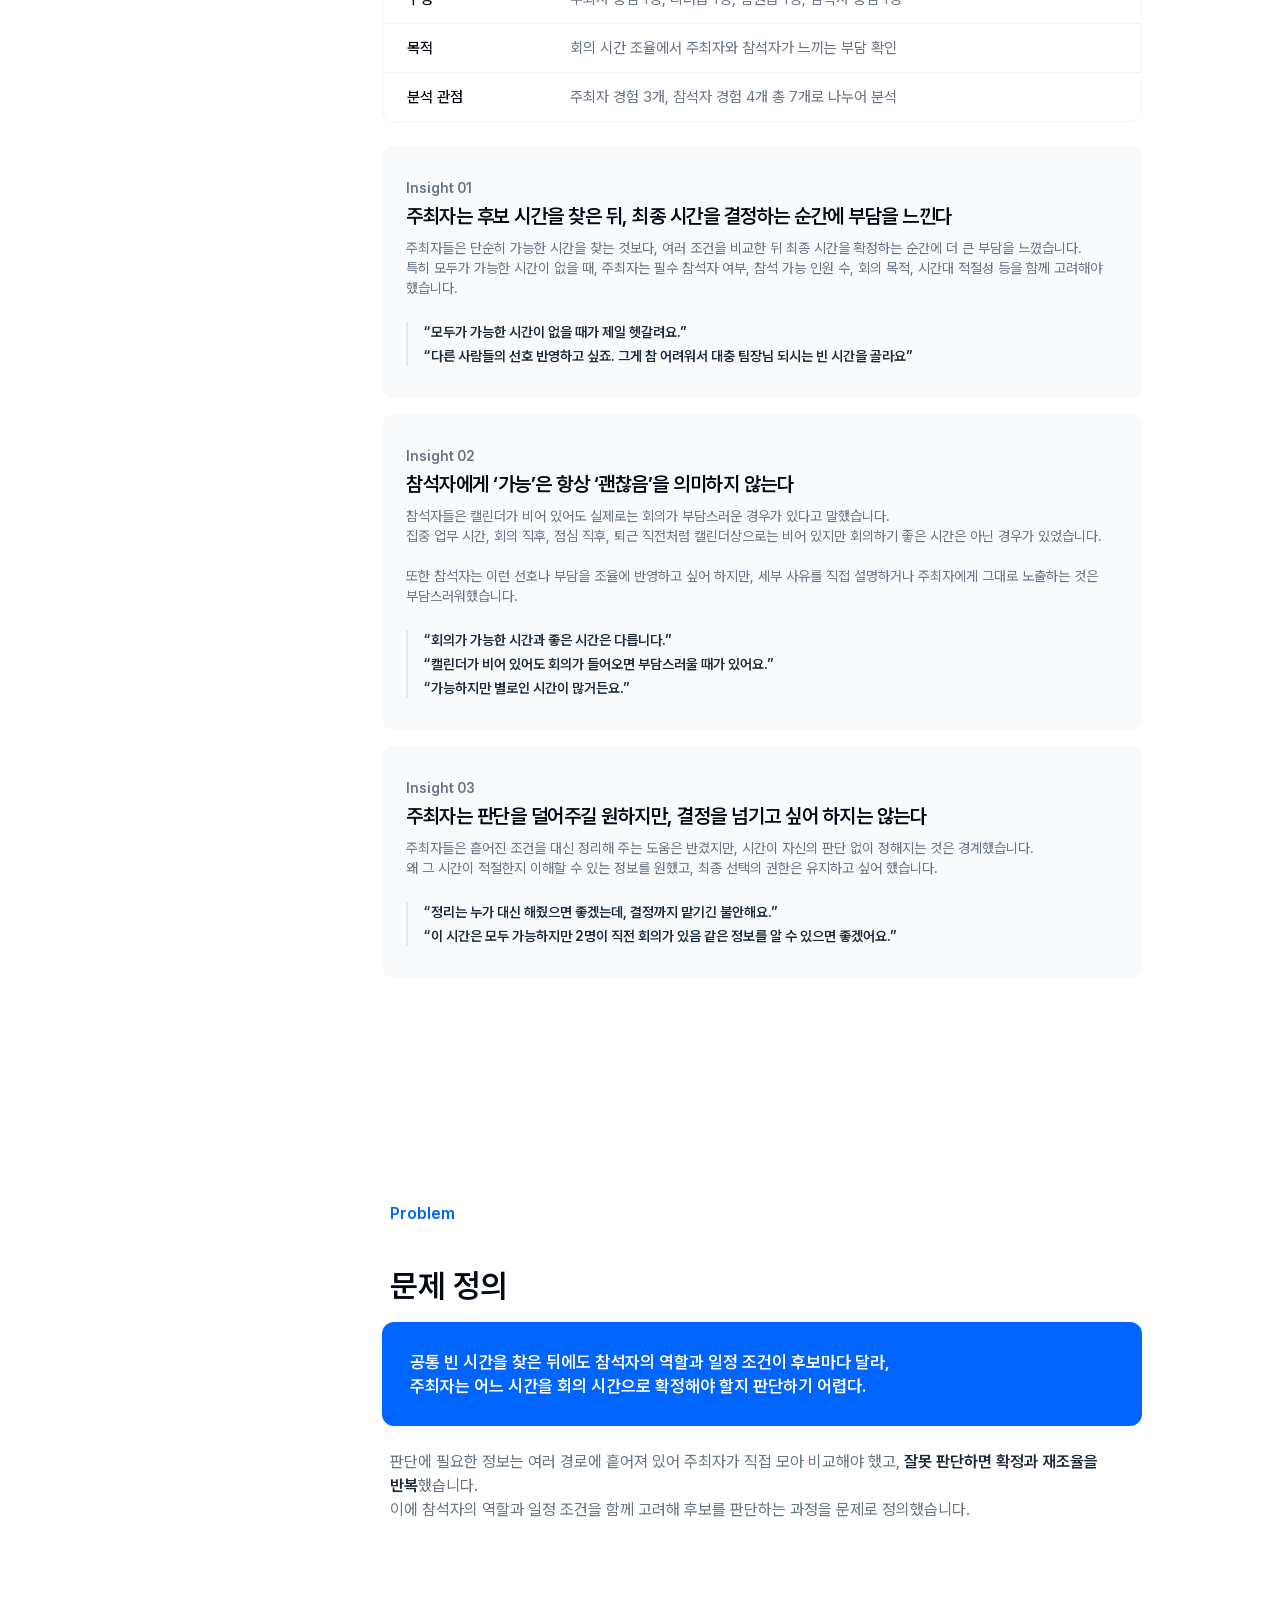
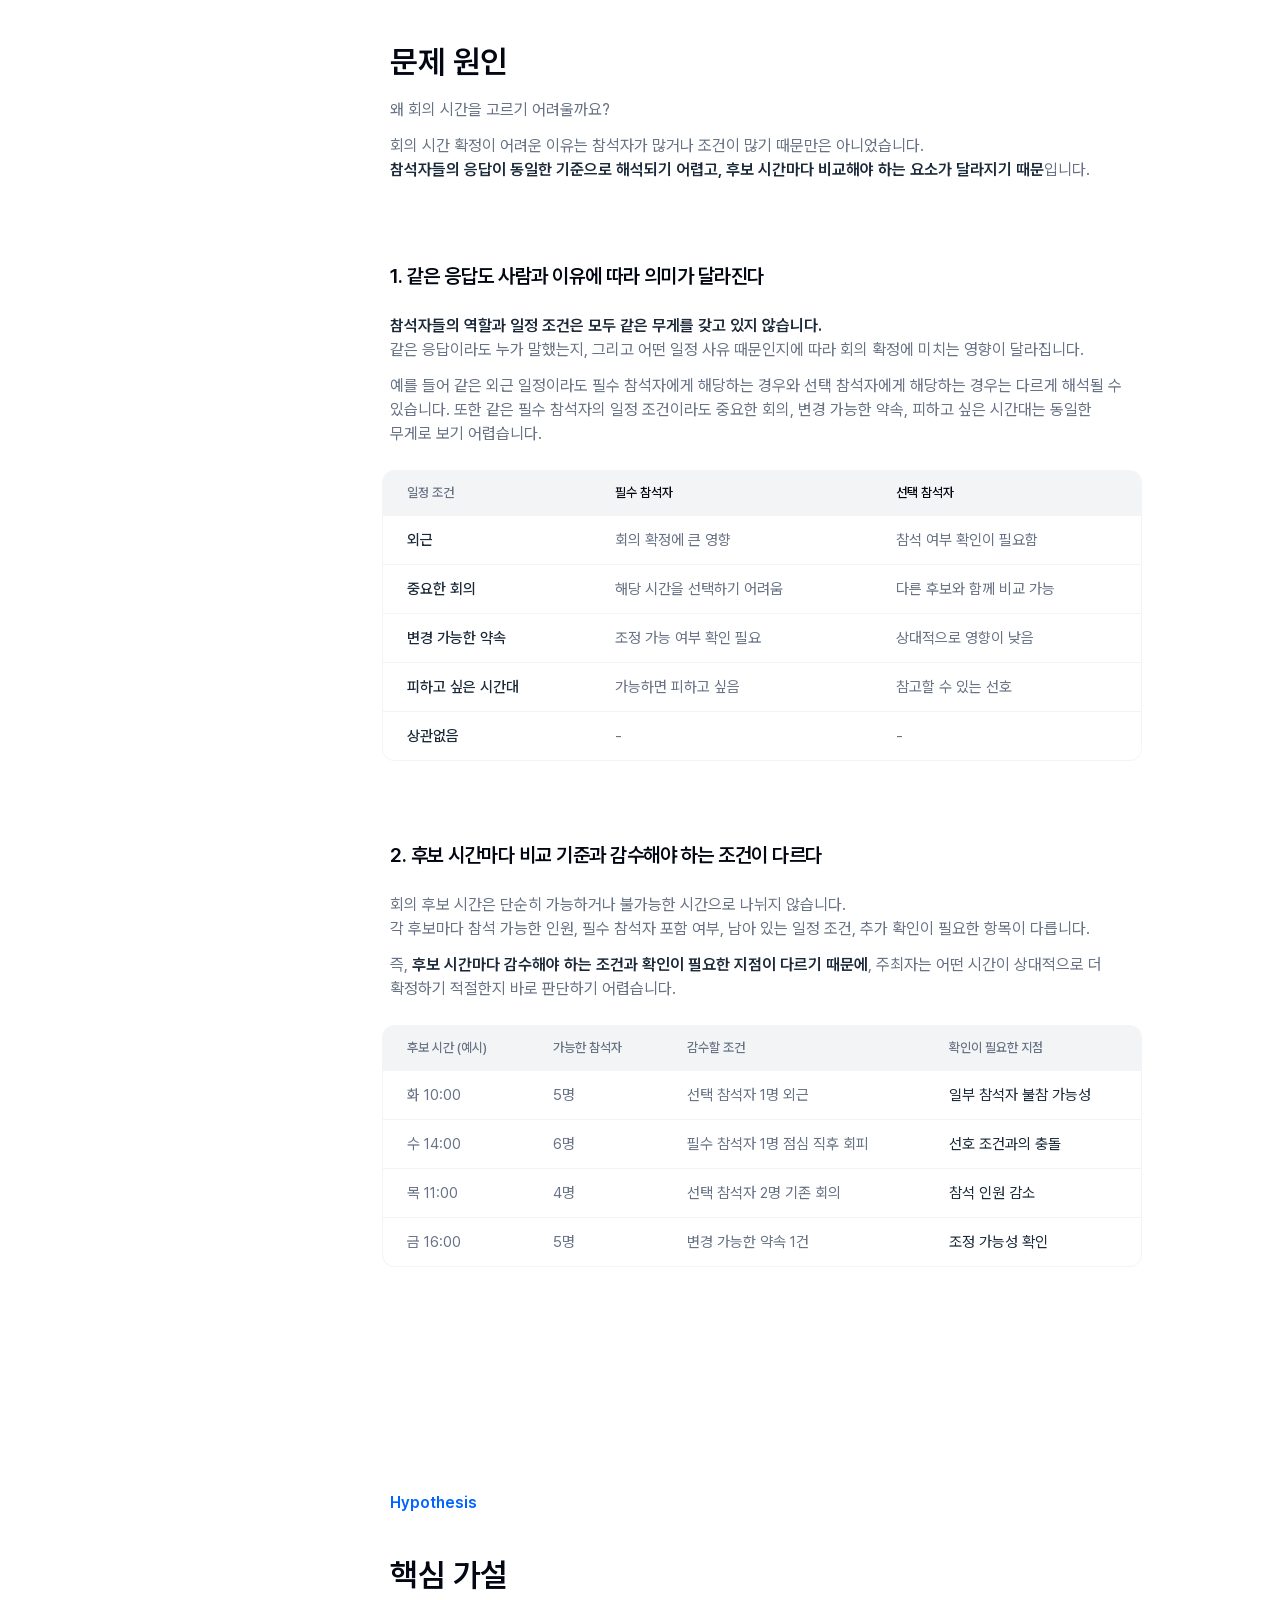
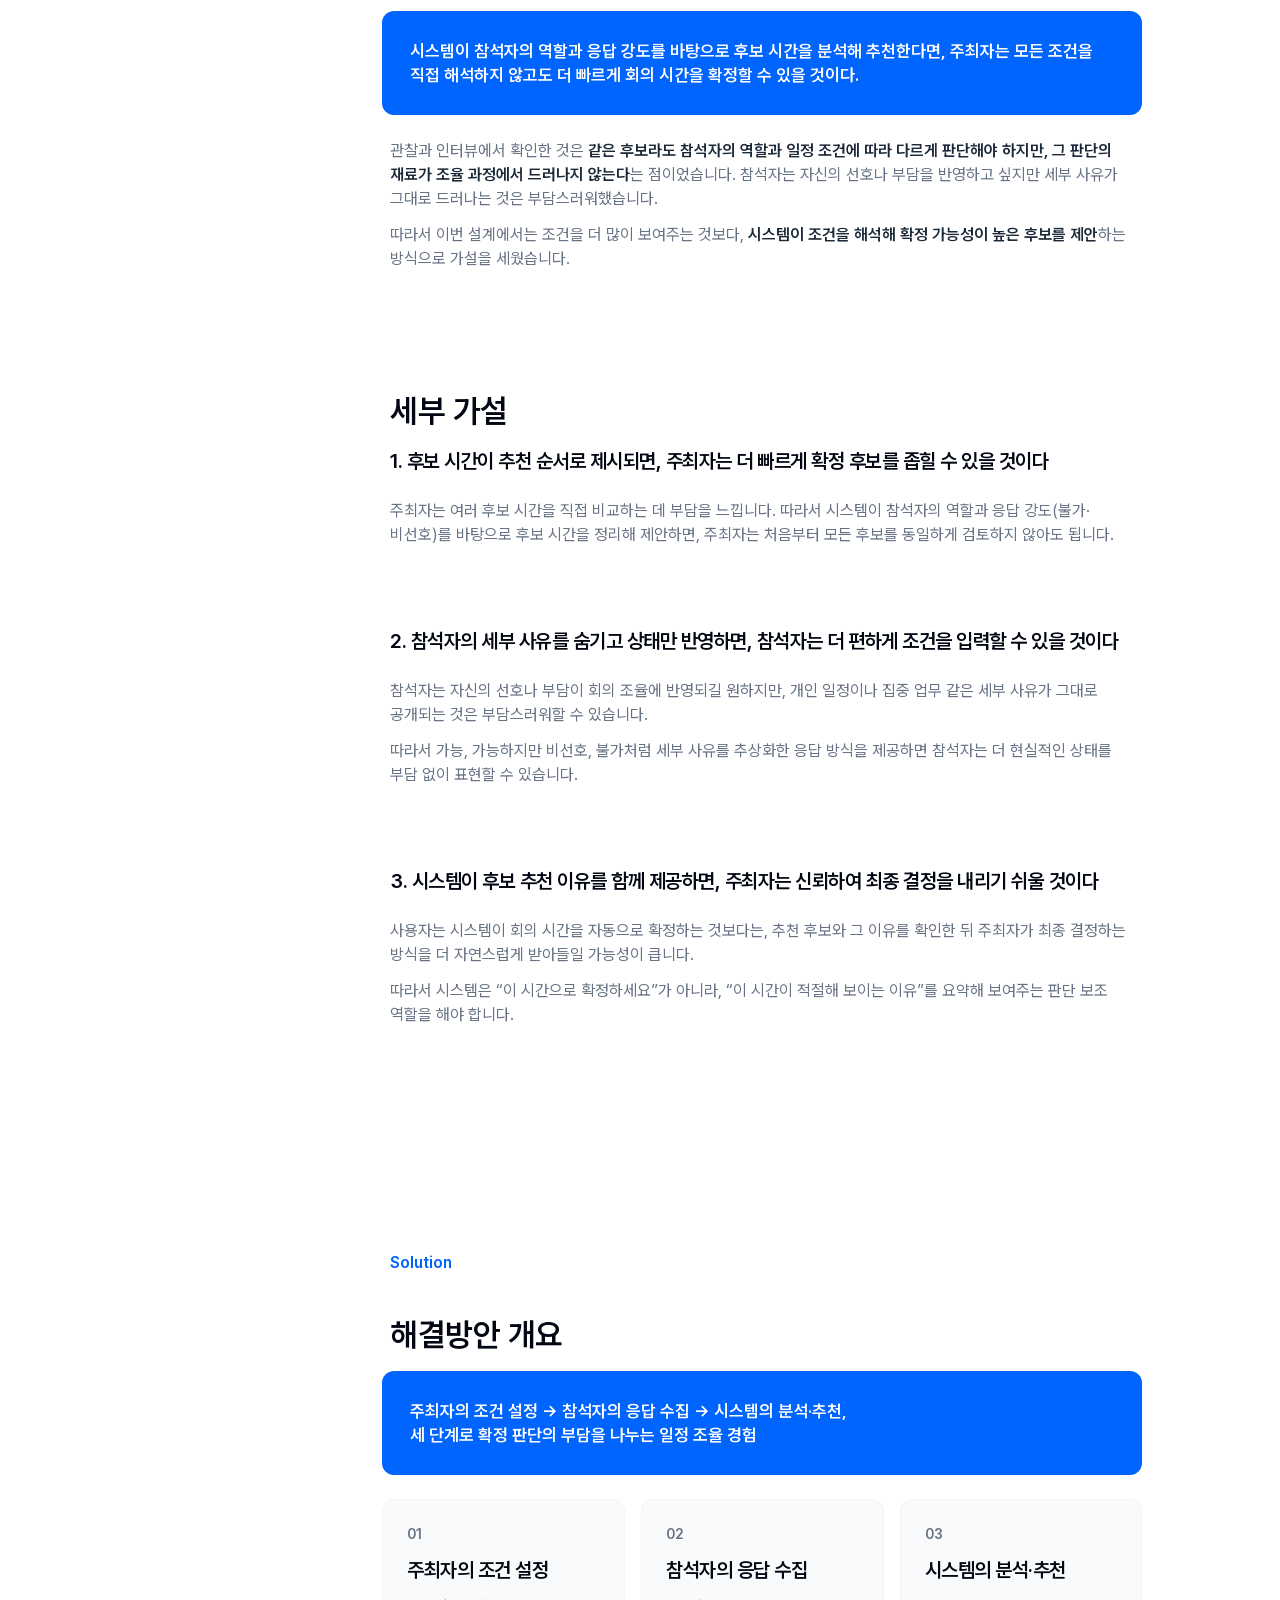
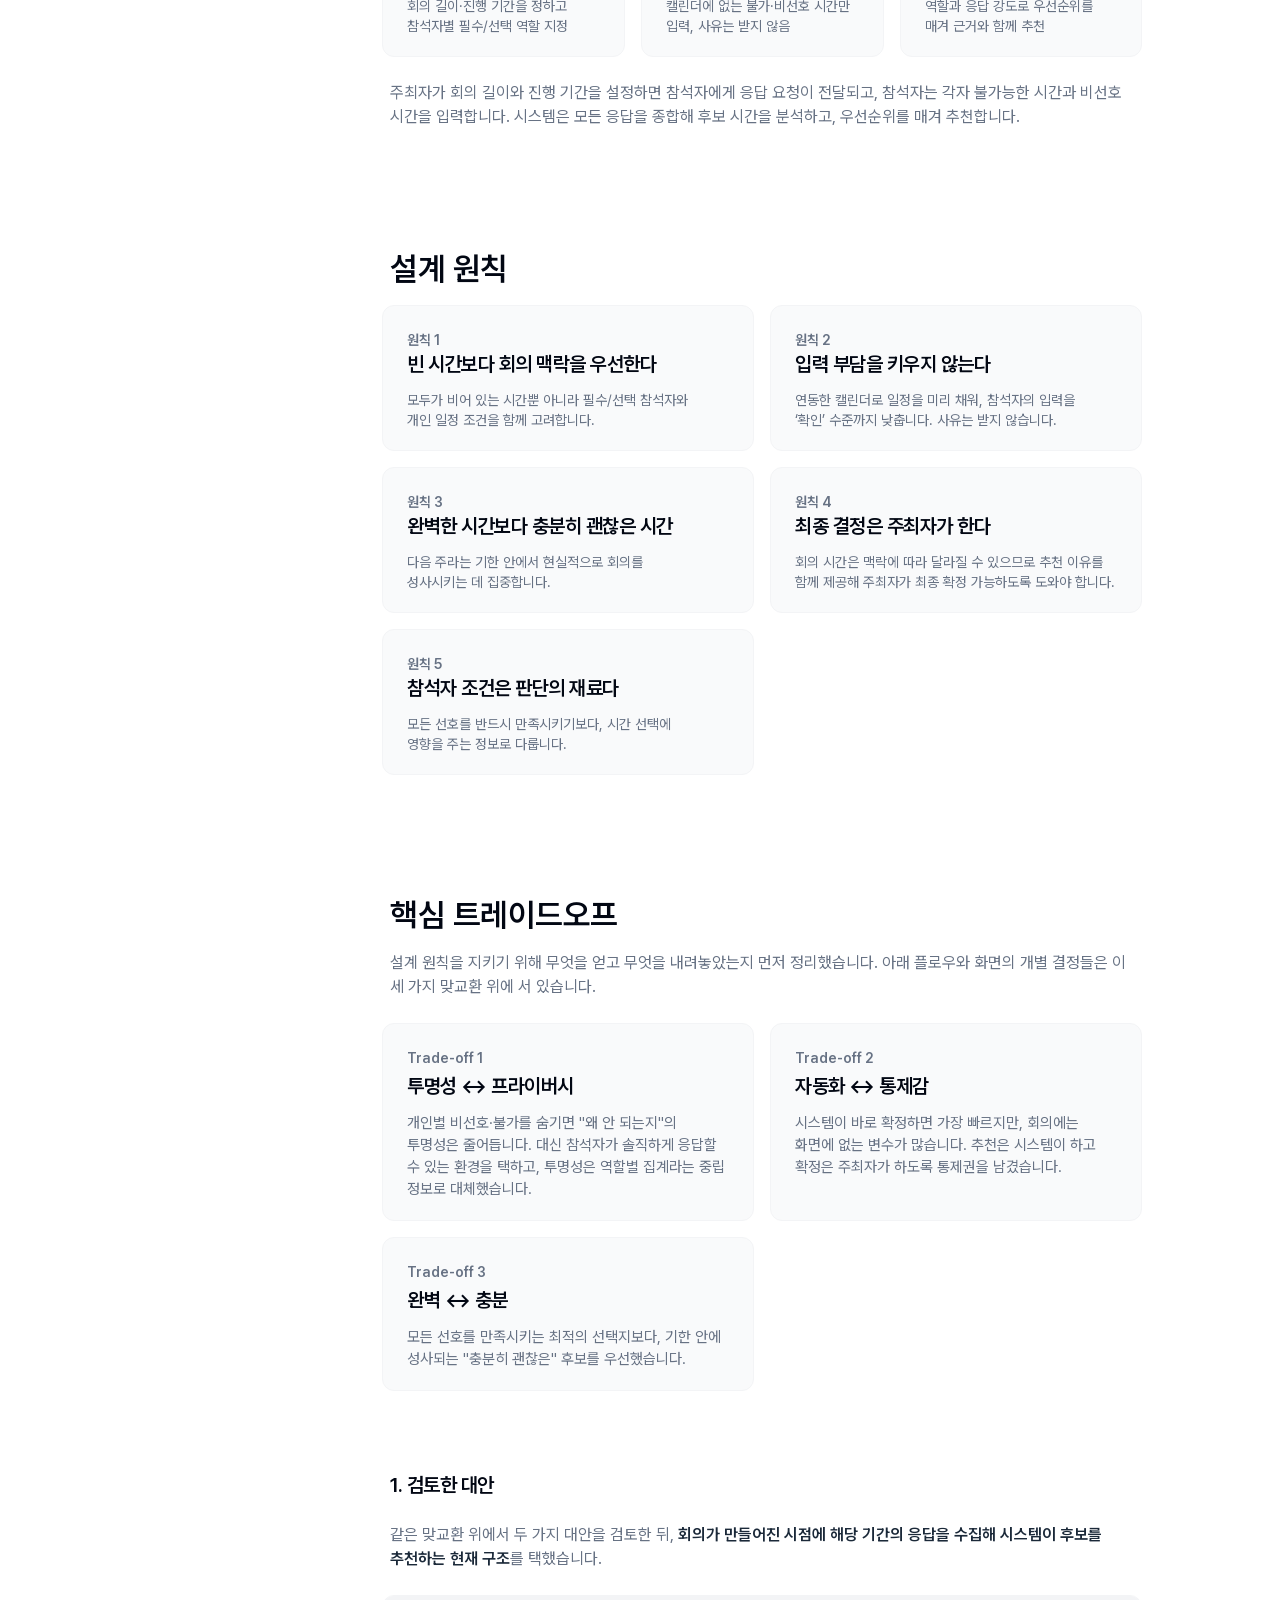
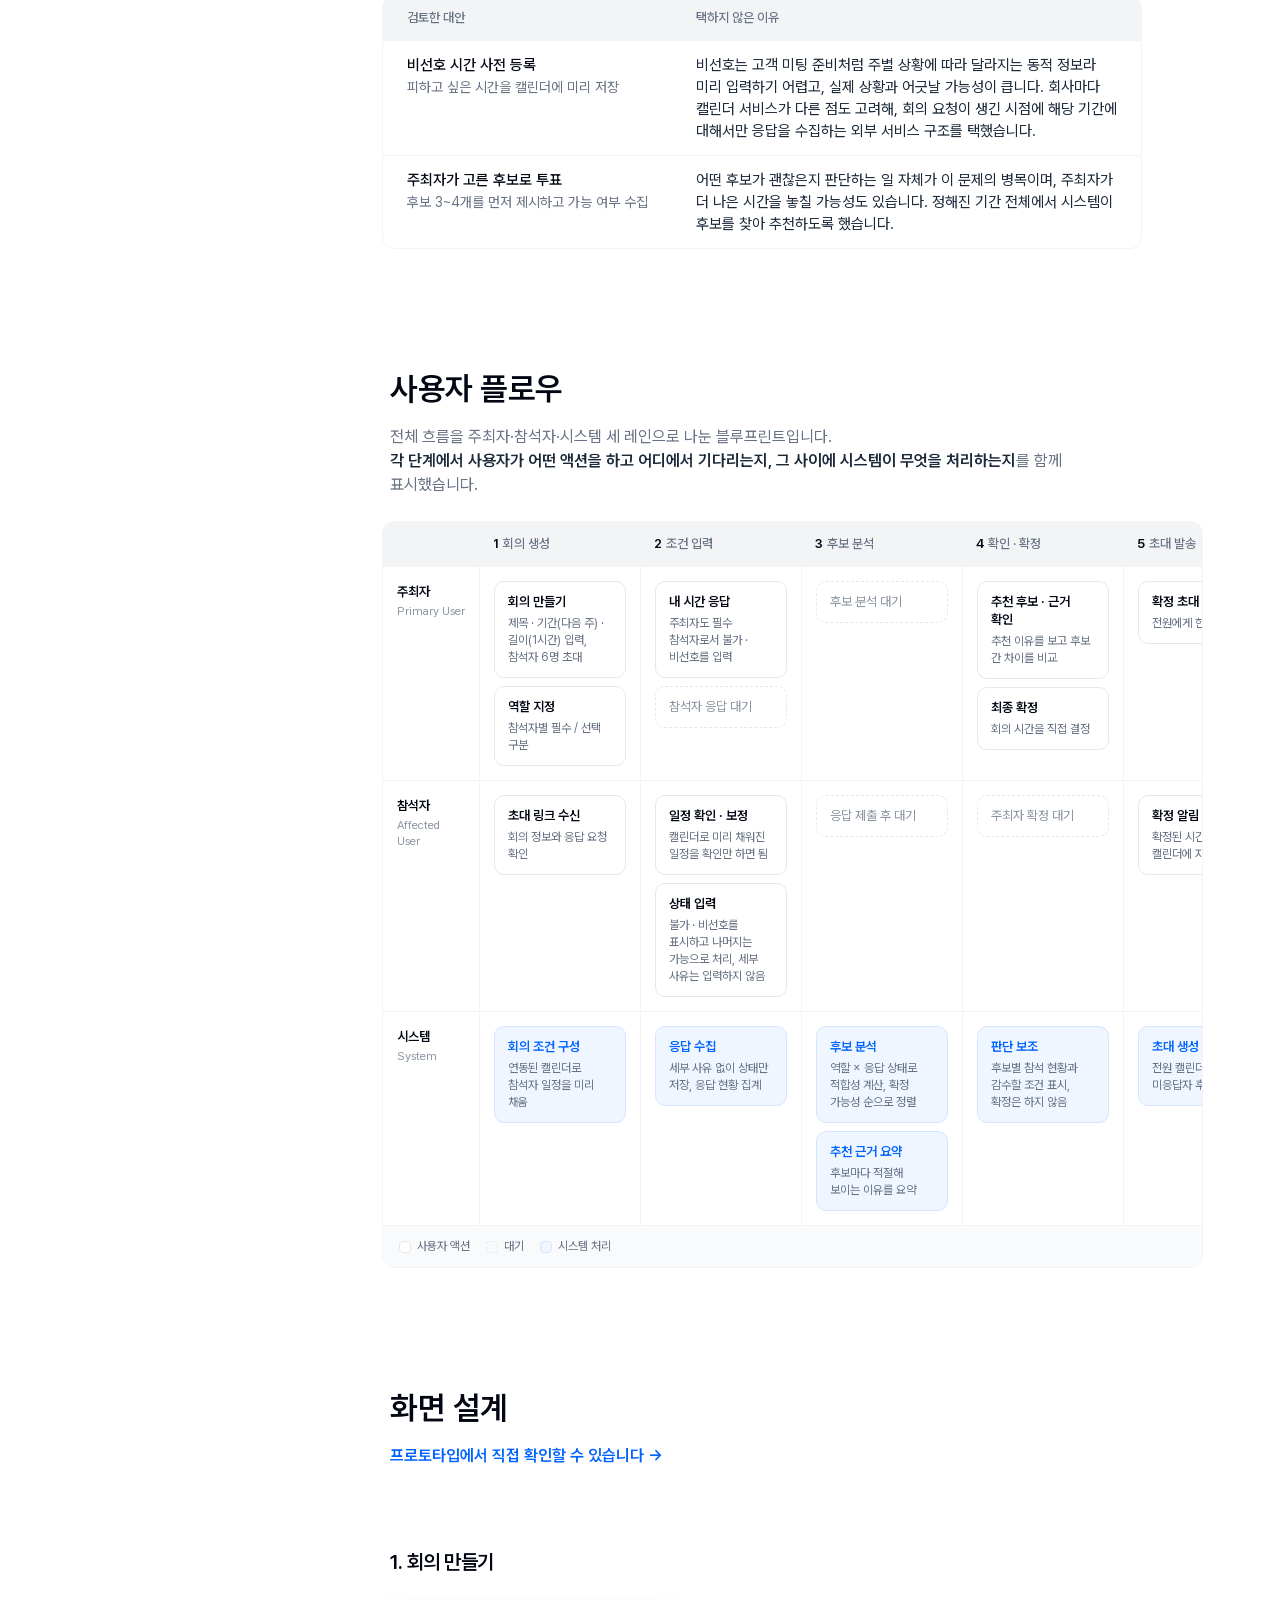
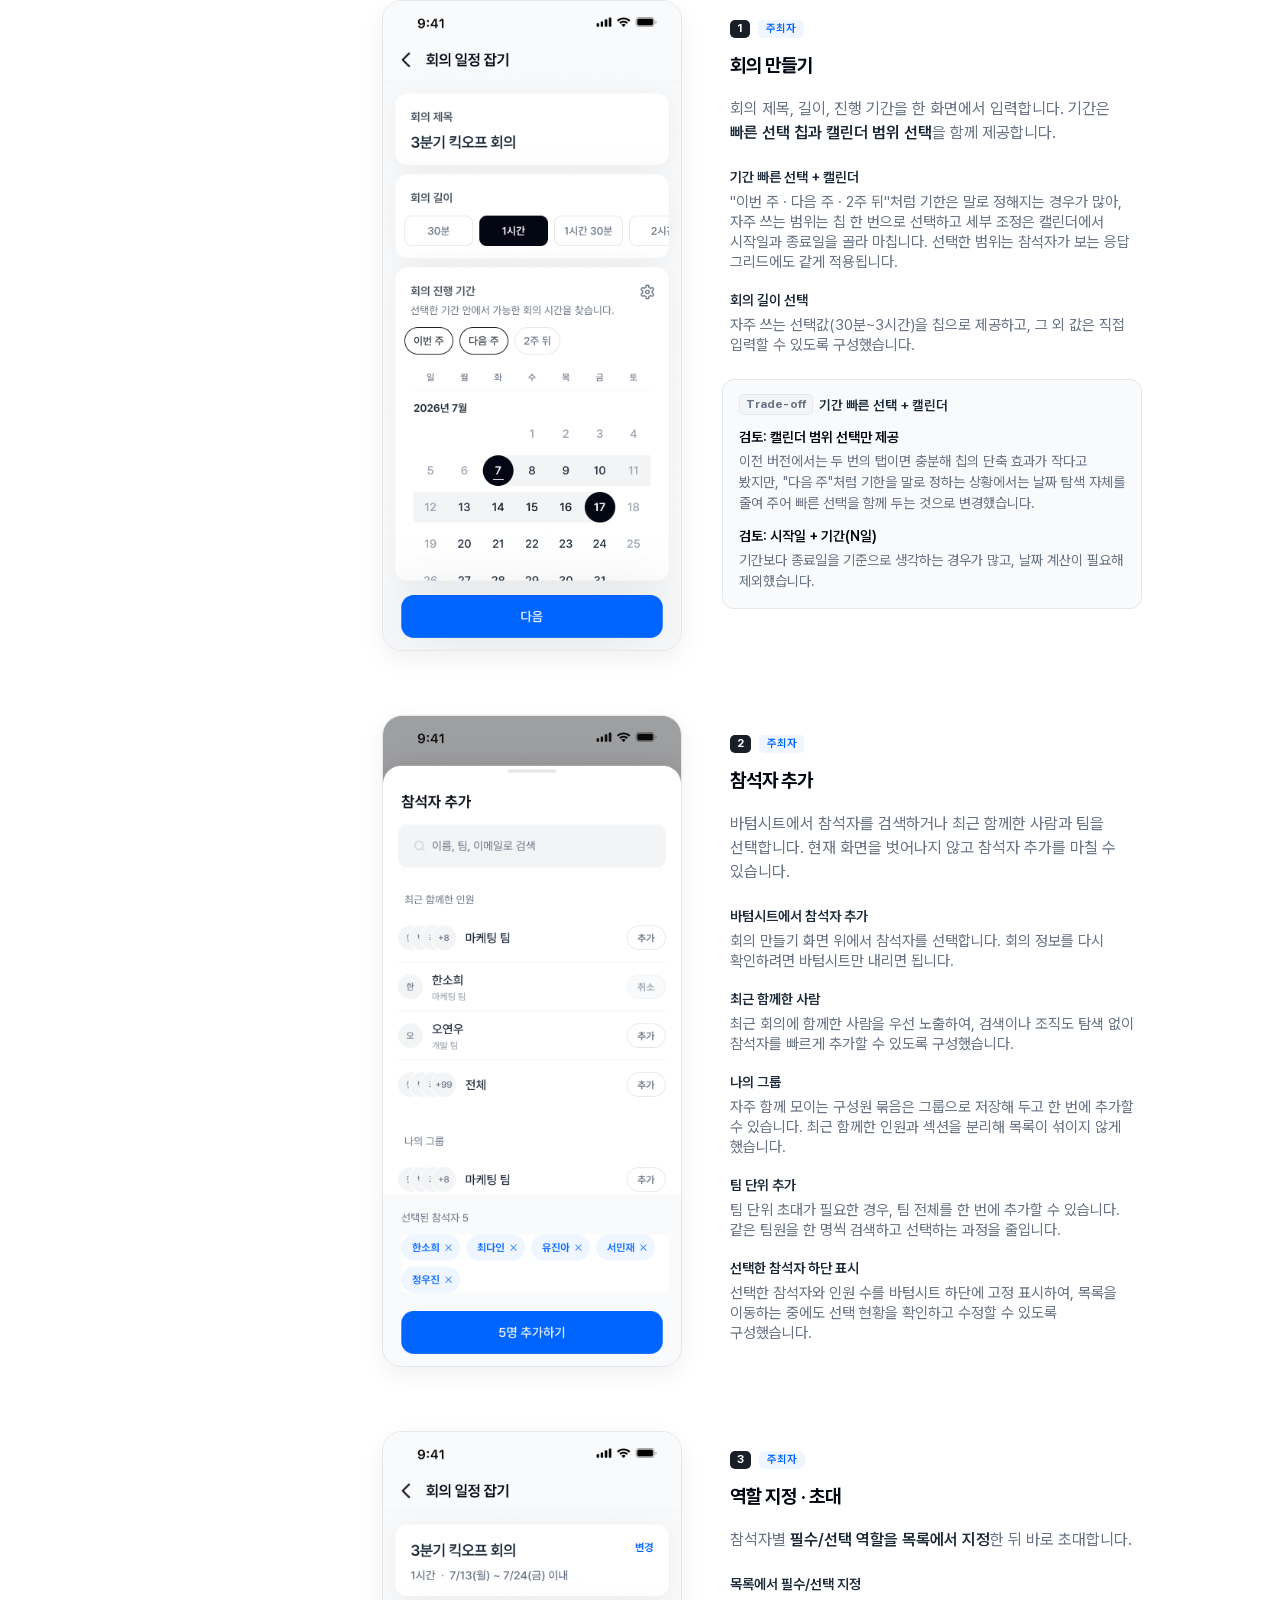
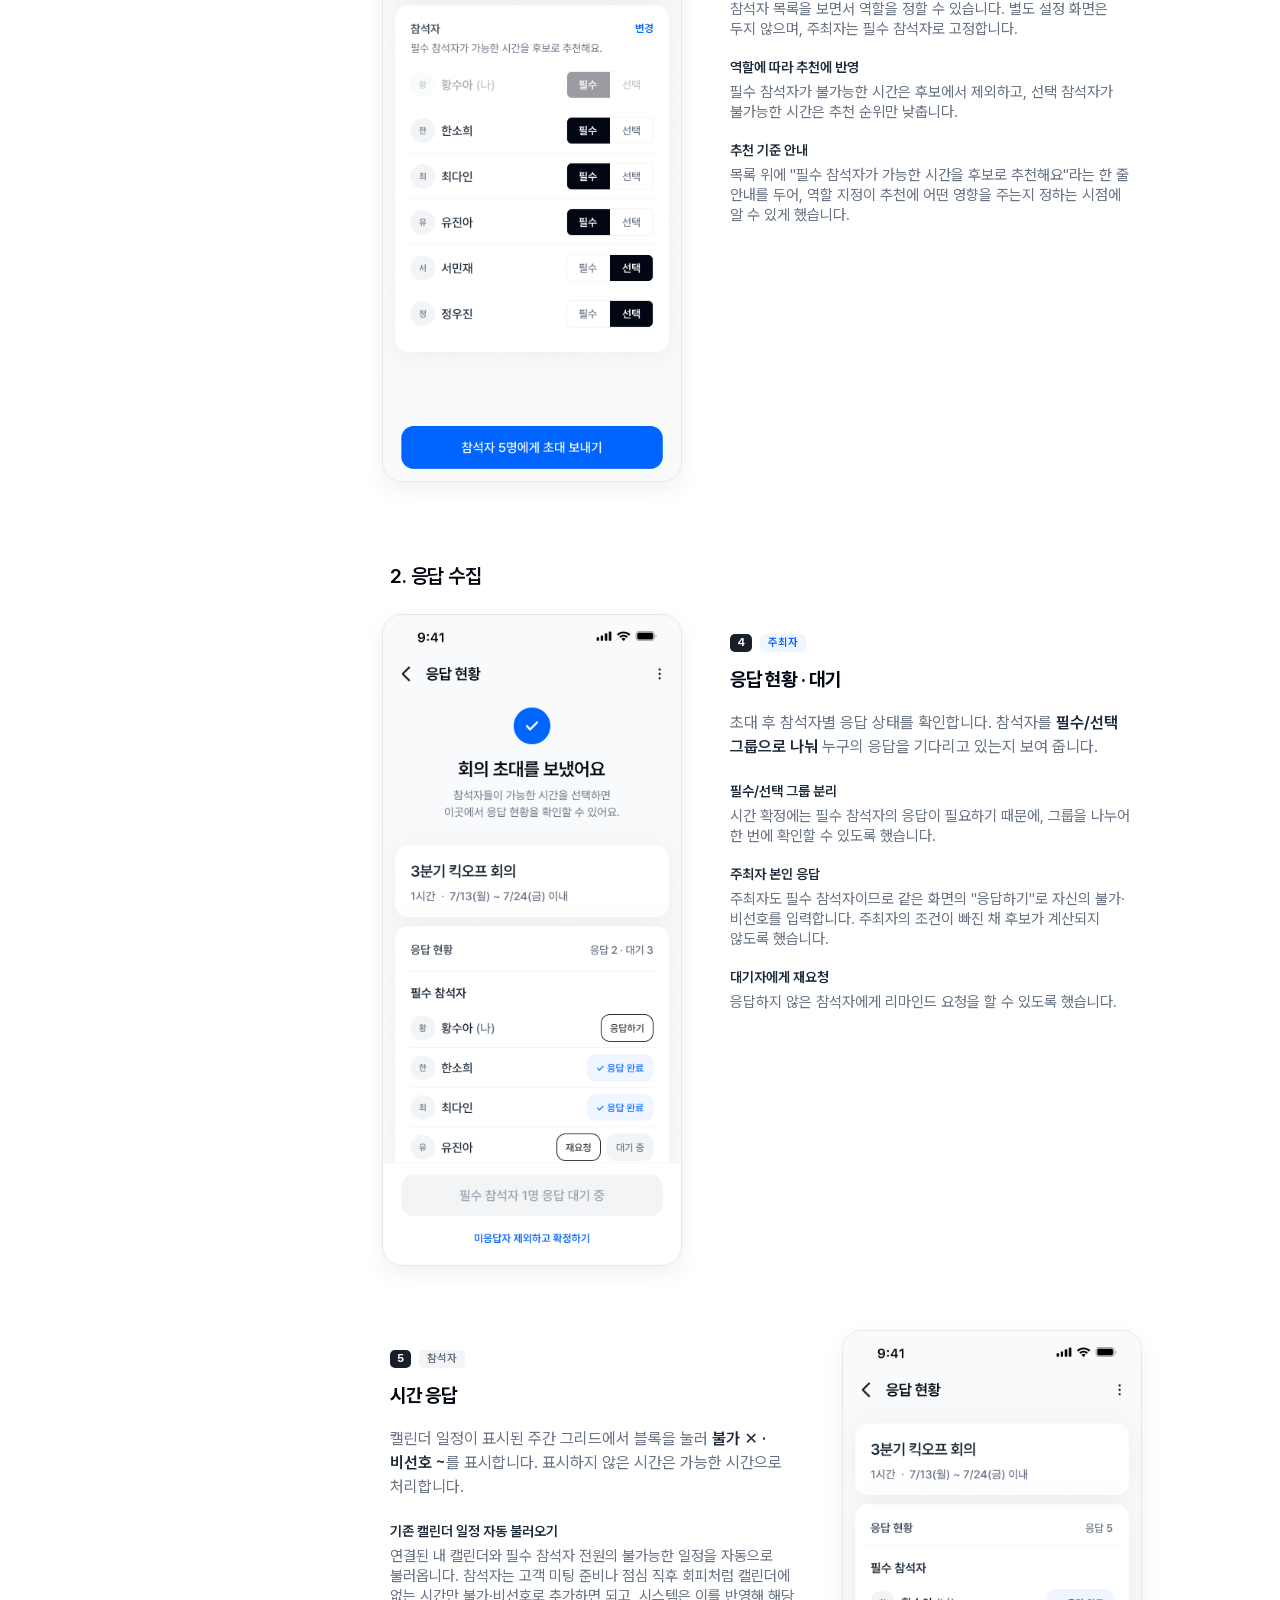
==== commit c0a926e6: "Restructure observed-case narrative and trim solution overview - Merge the Wednesday 2pm scene cards" ====
--- a/final.html
+++ b/final.html
@@ -161,7 +161,7 @@
 .card .label{font-size:14px;line-height:20px;font-weight:600;color:var(--text-subtle)}
 .card h4{font-size:20px;line-height:28px;font-weight:600;letter-spacing:-.5px;color:var(--text-default)}
 .card p{font-size:14px;line-height:20px;font-weight:400;color:var(--text-subtle);white-space:pre-line}
-#edge-cases .cards1 .card p{font-size:15px;line-height:22px}
+#edge-cases .cards1 .card p,#observed-case .card p{font-size:15px;line-height:22px}
 #tradeoffs .card p{font-size:15px;line-height:22px}
 #tradeoffs .card .label{margin-bottom:4px}
 .limit-list{display:flex;flex-direction:column;gap:8px;list-style:none}
@@ -466,8 +466,8 @@
             <div class="grp">
               <div class="pgroup">
                 <p class="b-base">처음에는 여러 참석자의 빈 시간을 찾는 부담이 핵심이라고 보았습니다. 하지만 캘린더 겹쳐 보기와 일정 투표 등 기존 도구들이 이 단계를 비교적 잘 지원하고 있었습니다.</p>
-                <p class="b-base">그런데 조율 과정을 관찰해 보니 문제는 그 뒤에 있었습니다. <span class="hl">공통 빈 시간을 찾은 뒤에도 주최자는 어느 시간으로 확정해야 할지 판단하기 어려워했고, 확정한 뒤 되돌리는 일</span>도 생기고 있었습니다.
-참석자의 역할, 어려운 사유, 조정 가능성이 섞이면 같은 후보 시간도 단순히 가능/불가능으로 판단하기 어렵기 때문입니다.</p>
+                <p class="b-base">그런데 회의 시간을 조율하는 과정을 관찰해보니 주최자는 <span class="hl">공통 빈 시간을 찾은 뒤에도 어느 시간으로 확정해야 할지 판단하기 어려워했고, 확정한 뒤 되돌리는 일</span>도 생기고 있었습니다.
+참석자의 역할, 어려운 사유, 조정 가능성이 섞이면 같은 후보 시간도 단순히 가능/불가능으로 판단하기 어려웠습니다.</p>
                 <p class="b-base">따라서 빈 시간을 찾는 과정이 아니라, <span class="hl">찾은 후보 중에서 실제로 확정해도 되는 시간을 판단하는 과정</span>을 핵심 문제로 좁혔습니다.</p>
               </div>
             </div>
@@ -481,9 +481,7 @@
             <div class="grp">
               <h3 class="h-sm">회의 시간 조율 과정 분석</h3>
               <div class="pgroup">
-                <p class="b-base">기존 캘린더는 일정이 없는 시간을 후보로 보여주지만, <span class="hl">그 시간이 참석자에게 괜찮은 시간인지까지는 알려주지 않습니다.</span></p>
-                <p class="b-base">행동 패턴 분석 중 한 건에서 주최자는 6명 모두 비어 있는 수요일 오후 2시를 선택해 초대를 보냈습니다. 그러나 필수 참석자 한 명은 오후 3시 고객 미팅 준비 때문에 그 시간을 피하고 싶어 했습니다. 캘린더에는 고객 미팅만 등록되어 있어 오후 2시는 가능한 시간으로 표시됐고, 참석자는 참여할 수 있다는 이유로 불가를 표시하기도, 개인 사정을 미리 설명하기도 어려웠습니다.</p>
-                <p class="b-base">결국 참석자는 초대를 받은 뒤 시간 변경을 요청했고, 빠질 수 없는 사람이었기에 <span class="hl">주최자는 초대를 취소한 뒤 다른 후보를 찾고 나머지 참석자의 조건을 다시 확인해야 했습니다.</span> 같은 사정이라도 선택 참석자였다면 그대로 진행했을 일입니다. 관찰한 8건에서 주최자는 이런 상황을 피하기 위해 확정에 이르기까지 아래 항목들을 반복해서 확인하고 있었습니다.</p>
+                <p class="b-base">회의 조율 과정을 관찰한 결과, 주최자는 <span class="hl">공통 빈 시간을 찾은 뒤에도 확정에 이르기까지 아래 항목들을 반복해서 확인</span>하고 있었습니다.</p>
               </div>
               <p class="b-xs src">출처: 주최자가 단체 회의 시간을 결정하는 과정의 사용자 행동 패턴 8건 관찰</p>
               <div class="tbl tbl-scroll">
@@ -500,6 +498,17 @@
                   </tbody>
                 </table>
               </div>
+              <div class="pgroup">
+                <p class="b-base">기존 캘린더는 일정이 없는 시간을 후보로 보여주지만, <span class="hl">그 시간이 참석자에게 괜찮은 시간인지까지는 알려주지 않습니다.</span> 관찰한 사례 하나가 이 간극을 잘 보여줍니다.</p>
+              </div>
+              <div class="cards1" id="observed-case">
+                <div class="card">
+                  <div><div class="label">관찰 사례</div><h4>모두 비어 있던 수요일 오후 2시</h4></div>
+                  <p>6명의 캘린더가 모두 비어 있었고, 주최자는 그 시간으로 초대를 보냈습니다.</p>
+                  <p>그러나 필수 참석자 한 명은 오후 3시 고객 미팅 준비 때문에 2시를 피하고 싶었습니다. 캘린더에는 미팅만 등록되어 있어 2시는 '가능'으로 표시됐고, 참여할 수는 있으니 불가를 표시할 명분도, 사정을 미리 설명할 방법도 없었습니다.</p>
+                  <p><span class="hl">결국 참석자는 초대를 받은 뒤에야 시간 변경을 요청했고, 빠질 수 없는 사람이었기에 주최자는 초대를 취소하고 다른 후보를 찾아 나머지 참석자의 조건을 다시 확인했습니다.</span> 같은 사정이라도 선택 참석자였다면 그대로 진행했을 일입니다.</p>
+                </div>
+              </div>
             </div>
 
             <div class="grp">
@@ -780,22 +789,28 @@
           <div class="body">
             <div class="grp">
               <div class="callout">
-                <p>참석자의 세부 조건을 그대로 노출하지 않고, 시스템이 역할과 응답 상태를 분석해
-확정 가능성이 높은 회의 시간을 추천하는 일정 조율 경험</p>
+                <p>주최자의 조건 설정 → 참석자의 응답 수집 → 시스템의 분석·추천,
+세 단계로 확정 판단의 부담을 나누는 일정 조율 경험</p>
               </div>
               <div class="cards3">
                 <div class="card">
-                  <h4 class="b-base-sb" style="color:var(--text-default)">입력</h4>
-                  <p>참석자 역할, 가능 상태, 비선호</p>
+                  <div class="label">01</div>
+                  <h4 class="b-base-sb" style="color:var(--text-default)">주최자의 조건 설정</h4>
+                  <p>회의 길이·진행 기간을 정하고 참석자별 필수/선택 역할 지정</p>
                 </div>
                 <div class="card">
-                  <h4 class="b-base-sb" style="color:var(--text-default)">분석</h4>
-                  <p>시스템이 후보 시간별 적합성 분석</p>
+                  <div class="label">02</div>
+                  <h4 class="b-base-sb" style="color:var(--text-default)">참석자의 응답 수집</h4>
+                  <p>캘린더에 없는 불가·비선호 시간만 입력, 사유는 받지 않음</p>
                 </div>
                 <div class="card">
-                  <h4 class="b-base-sb" style="color:var(--text-default)">결과</h4>
-                  <p>추천 후보와 요약 근거 제공</p>
-                </div>
+                  <div class="label">03</div>
+                  <h4 class="b-base-sb" style="color:var(--text-default)">시스템의 분석·추천</h4>
+                  <p>역할과 응답 강도로 우선순위를 매겨 근거와 함께 추천</p>
+                </div>
+              </div>
+              <div class="pgroup">
+                <p class="b-base">주최자가 회의 길이와 진행 기간을 설정하면 참석자에게 응답 요청이 전달되고, 참석자는 각자 불가능한 시간과 비선호 시간을 입력합니다. 시스템은 모든 응답을 종합해 후보 시간을 분석하고, 우선순위를 매겨 추천합니다.</p>
               </div>
             </div>
           </div>
